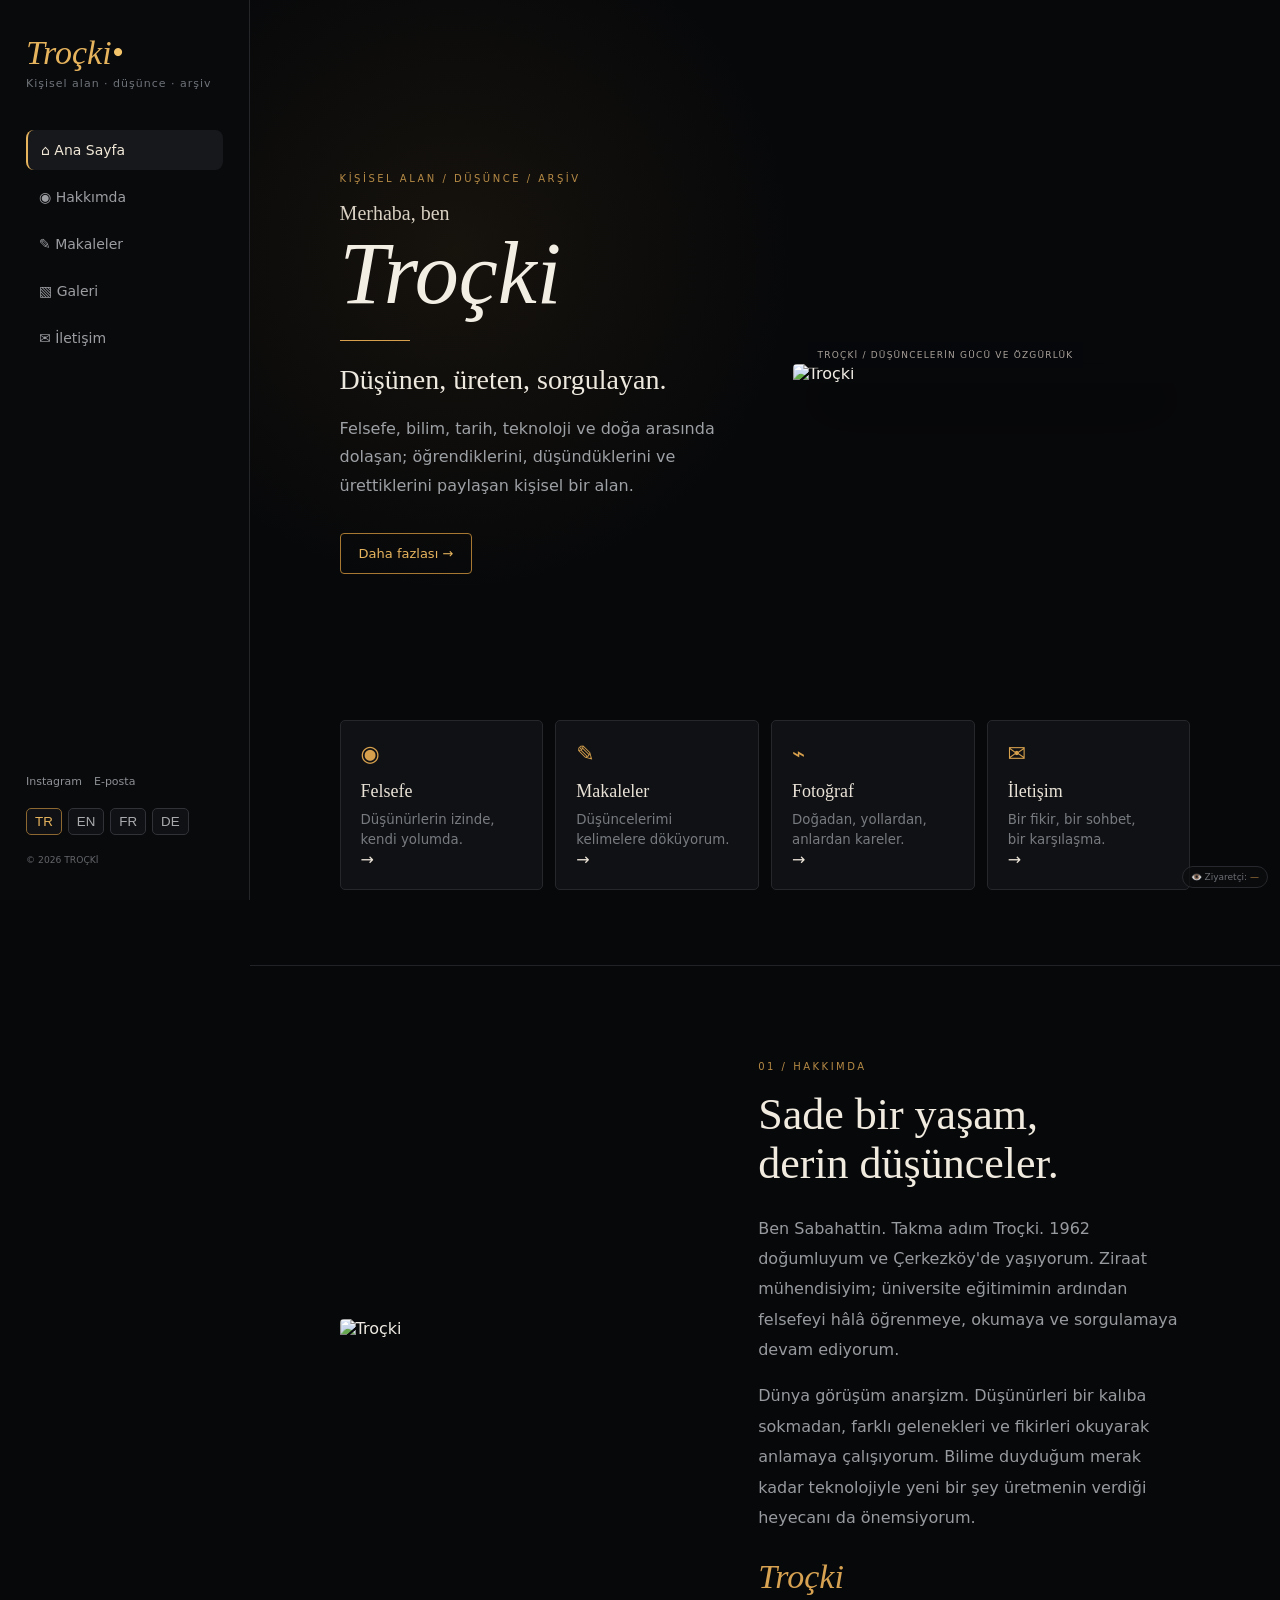
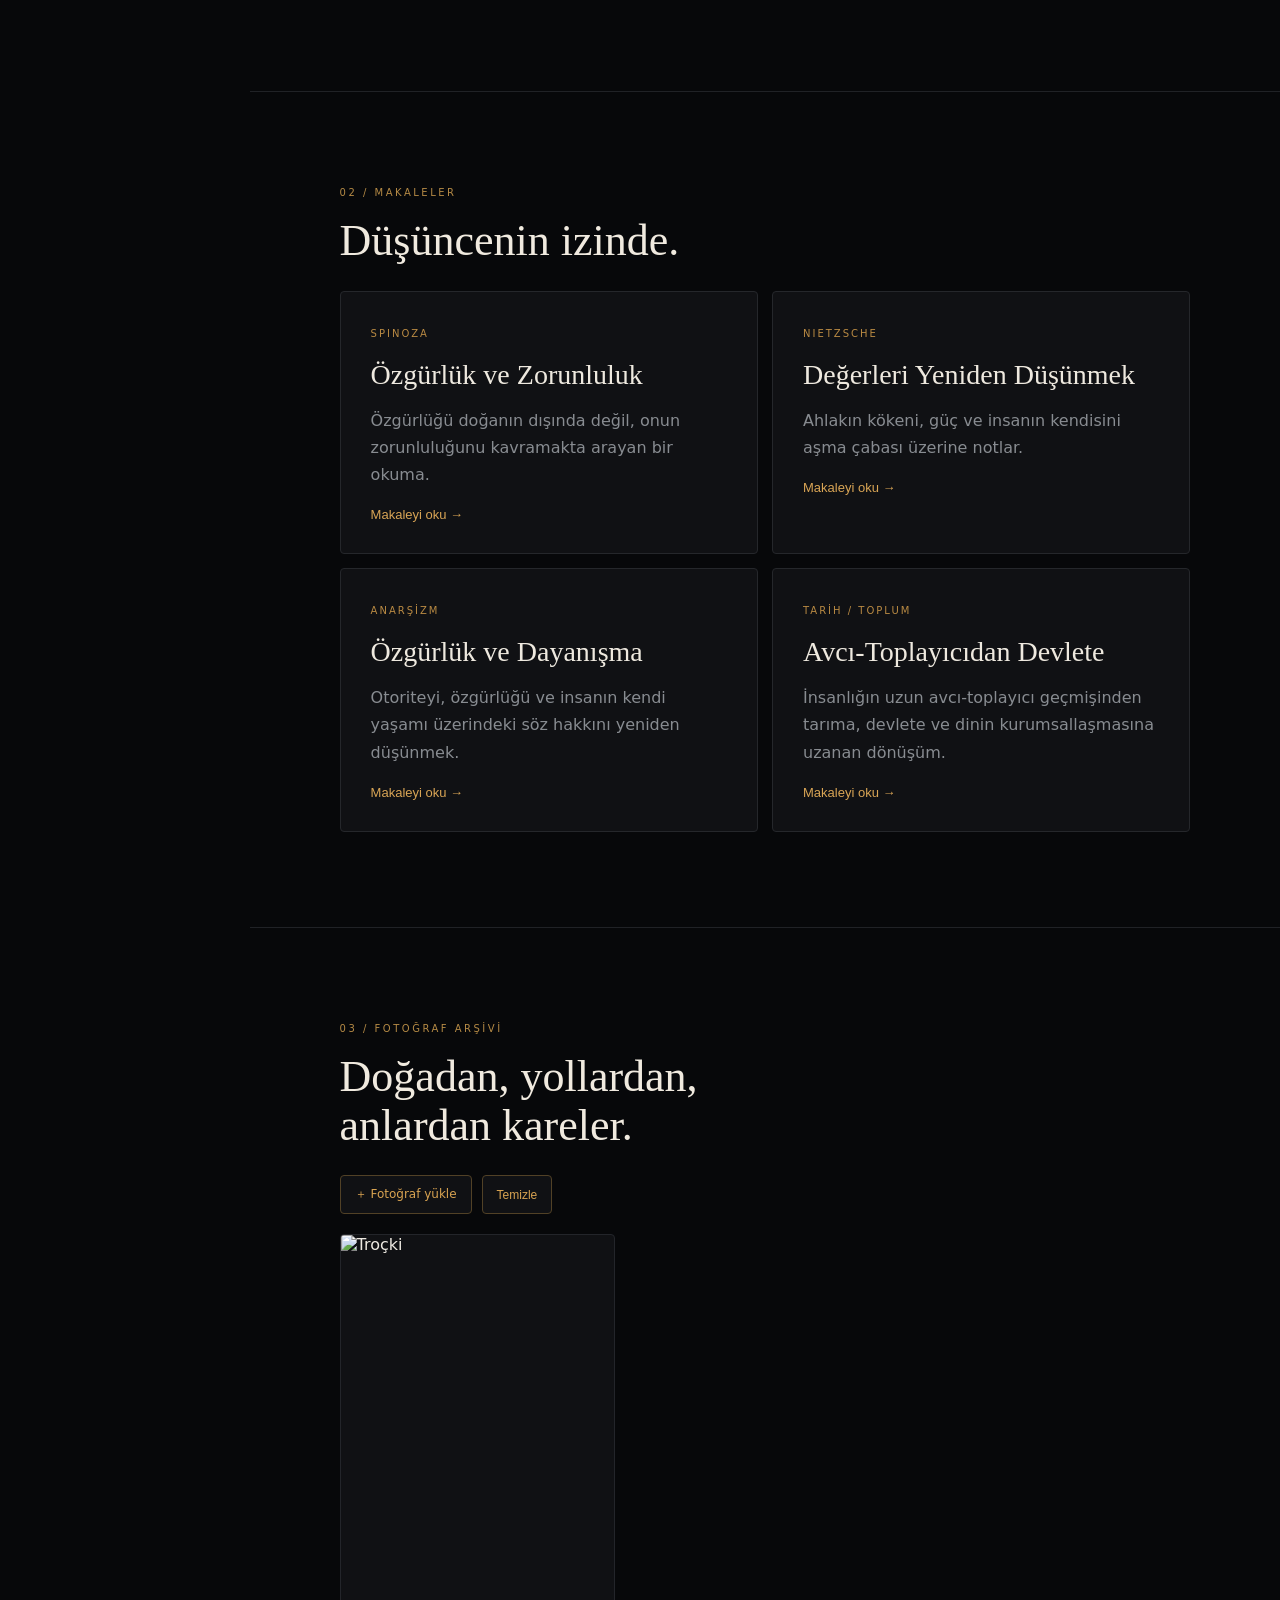
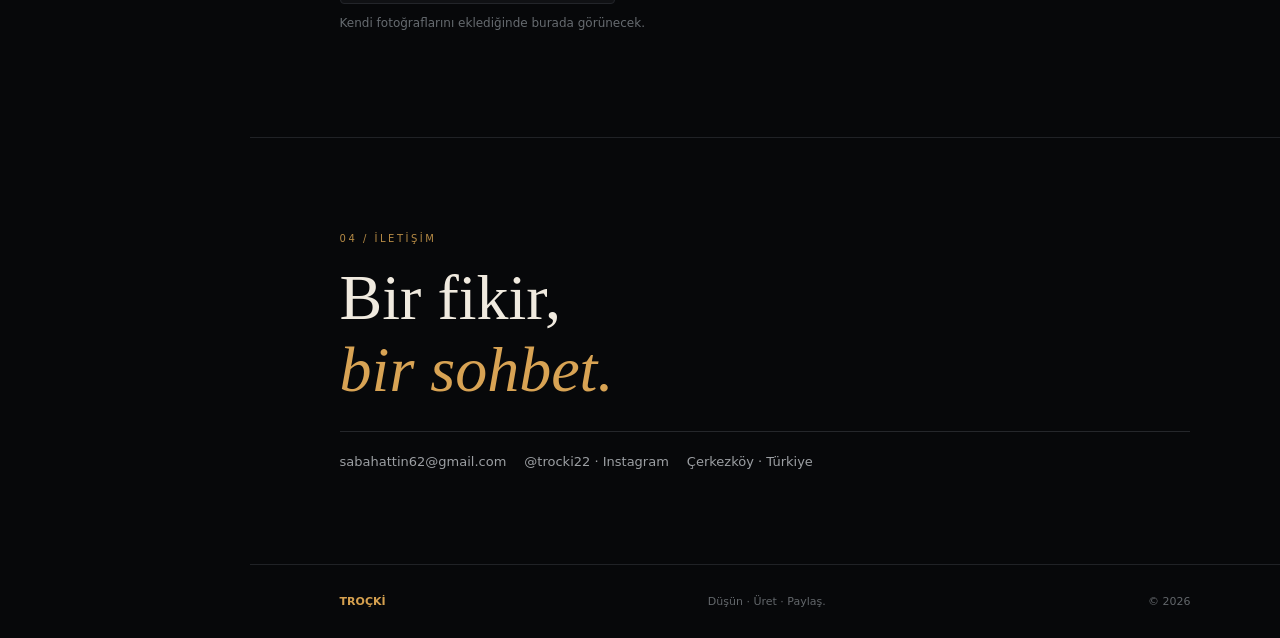
==== index.html @ 107ac35b "Add files via upload" ====
<!doctype html>
<html lang="tr">
<head>
<meta charset="utf-8">
<meta name="viewport" content="width=device-width, initial-scale=1.0">
<link rel="stylesheet" href="style.css">
<meta name="theme-color" content="#08090b">
<meta name="description" content="Troçki — Sabahattin'in felsefe, anarşizm, bilim, teknoloji, tarih, doğa ve fotoğraf üzerine kişisel sitesi. Düşünceler, makaleler ve fotoğraf arşivi.">
<meta name="keywords" content="Troçki, Sabahattin, felsefe, anarşizm, bilim, teknoloji, tarih, fotoğraf, Çerkezköy, ziraat mühendisi">
<meta name="author" content="Sabahattin — Troçki">
<meta name="robots" content="index, follow, max-image-preview:large, max-snippet:-1, max-video-preview:-1">
<link rel="canonical" href="https://trocki.netlify.app/">

<meta property="og:type" content="website">
<meta property="og:title" content="Troçki — Düşün · Üret · Paylaş">
<meta property="og:description" content="Felsefe, anarşizm, bilim, teknoloji, tarih ve fotoğraf üzerine kişisel düşünce ve arşiv alanı.">
<meta property="og:url" content="https://trocki.netlify.app/">
<meta property="og:image" content="https://trocki.netlify.app/assets/trocki.jpg">
<meta property="og:locale" content="tr_TR">

<meta name="twitter:card" content="summary_large_image">
<meta name="twitter:title" content="Troçki — Düşün · Üret · Paylaş">
<meta name="twitter:description" content="Felsefe, anarşizm, bilim, teknoloji, tarih ve fotoğraf üzerine kişisel site.">
<meta name="twitter:image" content="https://trocki.netlify.app/assets/trocki.jpg">

<title>Troçki | Sabahattin — Felsefe, Anarşizm, Bilim ve Düşünceler</title>

<script type="application/ld+json">
{
  "@context": "https://schema.org",
  "@type": "Person",
  "name": "Sabahattin",
  "alternateName": "Troçki",
  "url": "https://trocki.netlify.app/",
  "image": "https://trocki.netlify.app/assets/trocki.jpg",
  "jobTitle": "Ziraat Mühendisi",
  "homeLocation": {
    "@type": "Place",
    "name": "Çerkezköy, Türkiye"
  },
  "sameAs": [
    "https://www.instagram.com/trocki22/"
  ]
}
</script>

<script type="application/ld+json">
{
  "@context": "https://schema.org",
  "@type": "WebSite",
  "name": "Troçki",
  "alternateName": "Sabahattin — Troçki",
  "url": "https://trocki.netlify.app/",
  "description": "Felsefe, anarşizm, bilim, teknoloji, tarih ve fotoğraf üzerine kişisel site."
}
</script>
</head>
<body>
<div class="site">
  <aside class="sidebar" id="sidebar">
    <a class="brand" href="#anasayfa">Troçki<span>•</span></a>
    <p class="brand-sub">Kişisel alan · düşünce · arşiv</p>
    <nav>
      <a class="active" href="#anasayfa">⌂ <span data-t="home">Ana Sayfa</span></a>
      <a href="#hakkimda">◉ <span data-t="about">Hakkımda</span></a>
      <a href="#makaleler">✎ <span data-t="articles">Makaleler</span></a>
      <a href="#galeri">▧ <span data-t="gallery">Galeri</span></a>
      <a href="#iletisim">✉ <span data-t="contact">İletişim</span></a>
    </nav>
    <div class="side-bottom">
      <div class="socials">
        <a href="https://www.instagram.com/trocki22/" target="_blank" rel="noopener">Instagram</a>
        <a href="mailto:sabahattin62@gmail.com">E-posta</a>
      </div>
      <div class="langs">
        <button data-lang="tr">TR</button><button data-lang="en">EN</button>
        <button data-lang="fr">FR</button><button data-lang="de">DE</button>
      </div>
      <small>© 2026 TROÇKİ</small>
    </div>
  </aside>

  <div class="mobile-top">
    <a class="brand" href="#anasayfa">Troçki<span>•</span></a>
    <button id="menuBtn" aria-label="Menü">☰</button>
  </div>

  <main>
    <section id="anasayfa" class="hero">
      <div class="hero-copy">
        <div class="eyebrow">KİŞİSEL ALAN / DÜŞÜNCE / ARŞİV</div>
        <div class="hello" data-t="hello">Merhaba, ben</div>
        <h1>Troçki</h1>
        <div class="gold-line"></div>
        <h2 data-t="tagline">Düşünen, üreten, sorgulayan.</h2>
        <p data-t="heroText">Felsefe, bilim, tarih, teknoloji ve doğa arasında dolaşan; öğrendiklerini, düşündüklerini ve ürettiklerini paylaşan kişisel bir alan.</p>
        <a class="outline-btn" href="#hakkimda" data-t="more">Daha fazlası →</a>
      </div>
      <div class="hero-photo-wrap">
        <img src="assets/trocki.jpg" alt="Troçki" class="hero-photo">
        <div class="photo-caption">TROÇKİ / DÜŞÜNCELERİN GÜCÜ VE ÖZGÜRLÜK</div>
      </div>
    </section>

    <section class="feature-grid">
      <a href="#makaleler" class="feature"><span>◉</span><b>Felsefe</b><small>Düşünürlerin izinde,<br>kendi yolumda.</small>→</a>
      <a href="#makaleler" class="feature"><span>✎</span><b>Makaleler</b><small>Düşüncelerimi<br>kelimelere döküyorum.</small>→</a>
      <a href="#galeri" class="feature"><span>⌁</span><b>Fotoğraf</b><small>Doğadan, yollardan,<br>anlardan kareler.</small>→</a>
      <a href="#iletisim" class="feature"><span>✉</span><b>İletişim</b><small>Bir fikir, bir sohbet,<br>bir karşılaşma.</small>→</a>
    </section>

    <section id="hakkimda" class="about section">
      <div class="about-photo"><img src="assets/trocki.jpg" alt="Troçki"></div>
      <div class="about-copy">
        <div class="eyebrow">01 / HAKKIMDA</div>
        <h2 data-t="aboutTitle">Sade bir yaşam,<br>derin düşünceler.</h2>
        <p data-t="aboutText">Ben Sabahattin. Takma adım Troçki. 1962 doğumluyum ve Çerkezköy'de yaşıyorum. Ziraat mühendisiyim; üniversite eğitimimin ardından felsefeyi hâlâ öğrenmeye, okumaya ve sorgulamaya devam ediyorum.</p>
        <p>Dünya görüşüm anarşizm. Düşünürleri bir kalıba sokmadan, farklı gelenekleri ve fikirleri okuyarak anlamaya çalışıyorum. Bilime duyduğum merak kadar teknolojiyle yeni bir şey üretmenin verdiği heyecanı da önemsiyorum.</p>
        <div class="signature">Troçki</div>
      </div>
    </section>

    <section id="makaleler" class="section">
      <div class="section-head"><div><div class="eyebrow">02 / MAKALELER</div><h2 data-t="articleTitle">Düşüncenin izinde.</h2></div></div>
      <div class="article-grid">
        <article class="article-card"><span>SPINOZA</span><h3>Özgürlük ve Zorunluluk</h3><p>Özgürlüğü doğanın dışında değil, onun zorunluluğunu kavramakta arayan bir okuma.</p><button data-article="spinoza">Makaleyi oku →</button></article>
        <article class="article-card"><span>NIETZSCHE</span><h3>Değerleri Yeniden Düşünmek</h3><p>Ahlakın kökeni, güç ve insanın kendisini aşma çabası üzerine notlar.</p><button data-article="nietzsche">Makaleyi oku →</button></article>
        <article class="article-card"><span>ANARŞİZM</span><h3>Özgürlük ve Dayanışma</h3><p>Otoriteyi, özgürlüğü ve insanın kendi yaşamı üzerindeki söz hakkını yeniden düşünmek.</p><button data-article="anarchism">Makaleyi oku →</button></article>
        <article class="article-card"><span>TARİH / TOPLUM</span><h3>Avcı-Toplayıcıdan Devlete</h3><p>İnsanlığın uzun avcı-toplayıcı geçmişinden tarıma, devlete ve dinin kurumsallaşmasına uzanan dönüşüm.</p><button data-article="history">Makaleyi oku →</button></article>
      </div>
    </section>

    <section id="galeri" class="section gallery-section">
      <div class="section-head"><div><div class="eyebrow">03 / FOTOĞRAF ARŞİVİ</div><h2>Doğadan, yollardan,<br>anlardan kareler.</h2></div></div>
      <div class="gallery-toolbar">
        <label class="upload-btn" for="photoInput">＋ Fotoğraf yükle</label>
        <input id="photoInput" type="file" accept="image/*" multiple>
        <button id="clearBtn" class="ghost-btn">Temizle</button>
      </div>
      <div id="galleryGrid" class="gallery-grid">
        <div class="gallery-item featured"><img src="assets/trocki.jpg" alt="Troçki"></div>
      </div>
      <p id="empty" class="empty">Kendi fotoğraflarını eklediğinde burada görünecek.</p>
    </section>

    <section id="iletisim" class="section contact">
      <div class="eyebrow">04 / İLETİŞİM</div>
      <h2>Bir fikir,<br><em>bir sohbet.</em></h2>
      <div class="contact-row">
        <a href="mailto:sabahattin62@gmail.com">sabahattin62@gmail.com</a>
        <a href="https://www.instagram.com/trocki22/" target="_blank" rel="noopener">@trocki22 · Instagram</a>
        <span>Çerkezköy · Türkiye</span>
      </div>
    </section>

    <footer>
      <strong>TROÇKİ</strong>
      <span>Düşün · Üret · Paylaş.</span>
      <span>© 2026</span>
    </footer>
  </main>
</div>

<div class="modal" id="modal" aria-hidden="true">
  <div class="modal-box"><button id="closeModal">×</button><div id="modalArticle"></div></div>
</div>

<div class="visitor-counter">👁️ <span data-t="visitors">Ziyaretçi</span>: <strong id="visitor-count">—</strong></div>

<script src="app.js"></script>
</body>
</html>
---- style.css ----
*{box-sizing:border-box}html{scroll-behavior:smooth}body{margin:0;background:#07080a;color:#eee9df;font-family:Inter,system-ui,-apple-system,BlinkMacSystemFont,"Segoe UI",sans-serif}.site{display:flex;min-height:100vh}.sidebar{position:fixed;left:0;top:0;bottom:0;width:250px;background:#090a0c;border-right:1px solid #24262a;padding:34px 26px;display:flex;flex-direction:column;z-index:20}.brand{font:italic 34px Georgia,serif;color:#e7b45e;text-decoration:none}.brand span{color:#f4c46b}.brand-sub{font-size:11px;color:#6f747a;letter-spacing:1px;margin:5px 0 40px}.sidebar nav{display:grid;gap:7px}.sidebar nav a{color:#9b9da1;text-decoration:none;padding:12px 13px;border-radius:8px;font-size:14px;transition:.2s}.sidebar nav a:hover,.sidebar nav a.active{color:#f1e8d8;background:#17181b}.sidebar nav a.active{border-left:2px solid #e7b45e}.side-bottom{margin-top:auto;color:#64676b;font-size:11px}.socials{display:flex;gap:12px;margin-bottom:20px}.socials a{color:#8d9095;text-decoration:none}.langs{display:flex;gap:6px;margin-bottom:18px}.langs button{border:1px solid #303238;background:#101114;color:#a9abad;border-radius:5px;padding:5px 8px;cursor:pointer}.langs button.active{color:#e7b45e;border-color:#8d6831}.mobile-top{display:none}main{margin-left:250px;width:calc(100% - 250px)}.hero{min-height:720px;padding:82px 7vw 55px;display:grid;grid-template-columns:1fr 1fr;gap:55px;align-items:center;background:radial-gradient(circle at 20% 35%,rgba(181,128,44,.09),transparent 36%)}.hero-copy{max-width:620px}.eyebrow{font-size:10px;letter-spacing:2.5px;color:#b58a45;margin-bottom:18px}.hello{font:20px Georgia,serif;color:#d8d0c2}.hero h1{font:italic 88px/1 Georgia,serif;margin:5px 0;color:#f3eee4}.gold-line{height:1px;width:70px;background:#d6a04d;margin:22px 0}.hero h2{font:28px/1.2 Georgia,serif;font-weight:400;margin:0 0 18px}.hero p{color:#9da0a4;line-height:1.8;max-width:530px}.outline-btn{display:inline-block;margin-top:16px;border:1px solid #a77832;color:#e7b45e;text-decoration:none;padding:12px 18px;border-radius:4px;font-size:13px}.hero-photo-wrap{position:relative}.hero-photo{display:block;width:100%;max-height:610px;object-fit:cover;object-position:center;border-radius:4px;filter:saturate(.82) contrast(1.03);box-shadow:0 25px 70px rgba(0,0,0,.45)}.photo-caption{position:absolute;bottom:15px;left:15px;background:rgba(7,8,10,.82);padding:8px 10px;color:#a9a19a;font-size:9px;letter-spacing:1.2px}.feature-grid{padding:0 7vw 75px;display:grid;grid-template-columns:repeat(4,1fr);gap:12px}.feature{min-height:150px;background:#101114;border:1px solid #25272b;border-radius:5px;padding:20px;color:#e9e2d7;text-decoration:none;display:flex;flex-direction:column;transition:.2s}.feature:hover{transform:translateY(-3px);border-color:#6d5229}.feature span{color:#d6a04d;font-size:22px}.feature b{margin:15px 0 8px;font:18px Georgia,serif}.feature small{color:#777b80;line-height:1.5;flex:1}.section{padding:95px 7vw;border-top:1px solid #202226}.about{display:grid;grid-template-columns:.9fr 1.1fr;gap:65px;align-items:center}.about-photo img{width:100%;max-height:580px;object-fit:cover;border-radius:4px;filter:saturate(.75)}.about h2,.section h2{font:44px/1.12 Georgia,serif;font-weight:400;margin:0 0 25px;color:#f0eadf}.about-copy p{color:#979a9e;line-height:1.9}.signature{font:italic 34px Georgia,serif;color:#d7a252;margin-top:25px}.article-grid{display:grid;grid-template-columns:repeat(2,1fr);gap:14px}.article-card{background:#101114;border:1px solid #25272b;padding:30px;min-height:245px;border-radius:4px}.article-card span{font-size:10px;letter-spacing:2px;color:#b98a43}.article-card h3{font:28px Georgia,serif;font-weight:400;margin:18px 0 10px}.article-card p{color:#888c91;line-height:1.7}.article-card button,.ghost-btn{background:transparent;border:0;color:#d9a555;padding:0;cursor:pointer;font-size:13px}.gallery-toolbar{display:flex;gap:10px;margin:0 0 20px}.upload-btn,.ghost-btn{border:1px solid #514126;padding:10px 14px;border-radius:4px;color:#d8a351;background:#101114;cursor:pointer;font-size:12px}.gallery-toolbar input{display:none}.gallery-grid{display:grid;grid-template-columns:repeat(3,1fr);gap:12px}.gallery-item{background:#101114;min-height:180px;overflow:hidden;border-radius:4px;border:1px solid #23252a}.gallery-item.featured{grid-row:span 2;min-height:370px}.gallery-item img{width:100%;height:100%;min-height:180px;object-fit:cover;display:block;filter:saturate(.78)}.empty{color:#666b70;font-size:12px}.contact h2{font-size:64px}.contact h2 em{color:#d8a354;font-style:italic}.contact-row{display:flex;flex-wrap:wrap;gap:18px;border-top:1px solid #25272b;padding-top:22px}.contact-row a,.contact-row span{color:#9c9fa3;text-decoration:none;font-size:13px}.contact-row a:hover{color:#d8a354}footer{padding:30px 7vw;border-top:1px solid #202226;color:#62666a;font-size:11px;display:flex;justify-content:space-between}footer strong{color:#d5a04f}.modal{display:none;position:fixed;inset:0;background:rgba(0,0,0,.78);z-index:50;padding:30px;align-items:center;justify-content:center}.modal.show{display:flex}.modal-box{background:#111317;border:1px solid #33363c;max-width:760px;max-height:85vh;overflow:auto;padding:35px;border-radius:5px;position:relative}.modal-box h2{font:34px Georgia,serif}.modal-box p{color:#a6a9ad;line-height:1.8}.modal-box #closeModal{position:absolute;right:15px;top:10px;border:0;background:none;color:#aaa;font-size:28px;cursor:pointer}.visitor-counter{position:fixed;right:12px;bottom:12px;background:rgba(12,13,15,.82);border:1px solid #2b2d31;color:#777b80;padding:5px 8px;border-radius:12px;font-size:9px;z-index:30;opacity:.9}.visitor-counter strong{color:#d8a354}@media(max-width:900px){.sidebar{display:none}.mobile-top{display:flex;position:fixed;top:0;left:0;right:0;height:65px;background:rgba(8,9,11,.96);border-bottom:1px solid #25272b;align-items:center;justify-content:space-between;padding:0 20px;z-index:40}.mobile-top .brand{font-size:27px}.mobile-top button{background:none;border:0;color:#ddd;font-size:25px}main{margin-left:0;width:100%;padding-top:65px}.hero{grid-template-columns:1fr;padding:60px 24px 40px;min-height:auto}.hero h1{font-size:70px}.feature-grid{grid-template-columns:1fr 1fr;padding:0 24px 50px}.section{padding:65px 24px}.about{grid-template-columns:1fr;gap:30px}.article-grid{grid-template-columns:1fr}.gallery-grid{grid-template-columns:1fr 1fr}.gallery-item.featured{grid-row:auto;min-height:300px}.contact h2{font-size:48px}footer{padding:25px 24px;gap:10px;flex-wrap:wrap}}@media(max-width:520px){.feature-grid,.gallery-grid{grid-template-columns:1fr}.hero h1{font-size:58px}.hero h2{font-size:23px}.section h2{font-size:36px}.visitor-counter{right:10px;bottom:10px}}

.visitor-counter strong{font-size:9px;color:#b98943;font-weight:500}
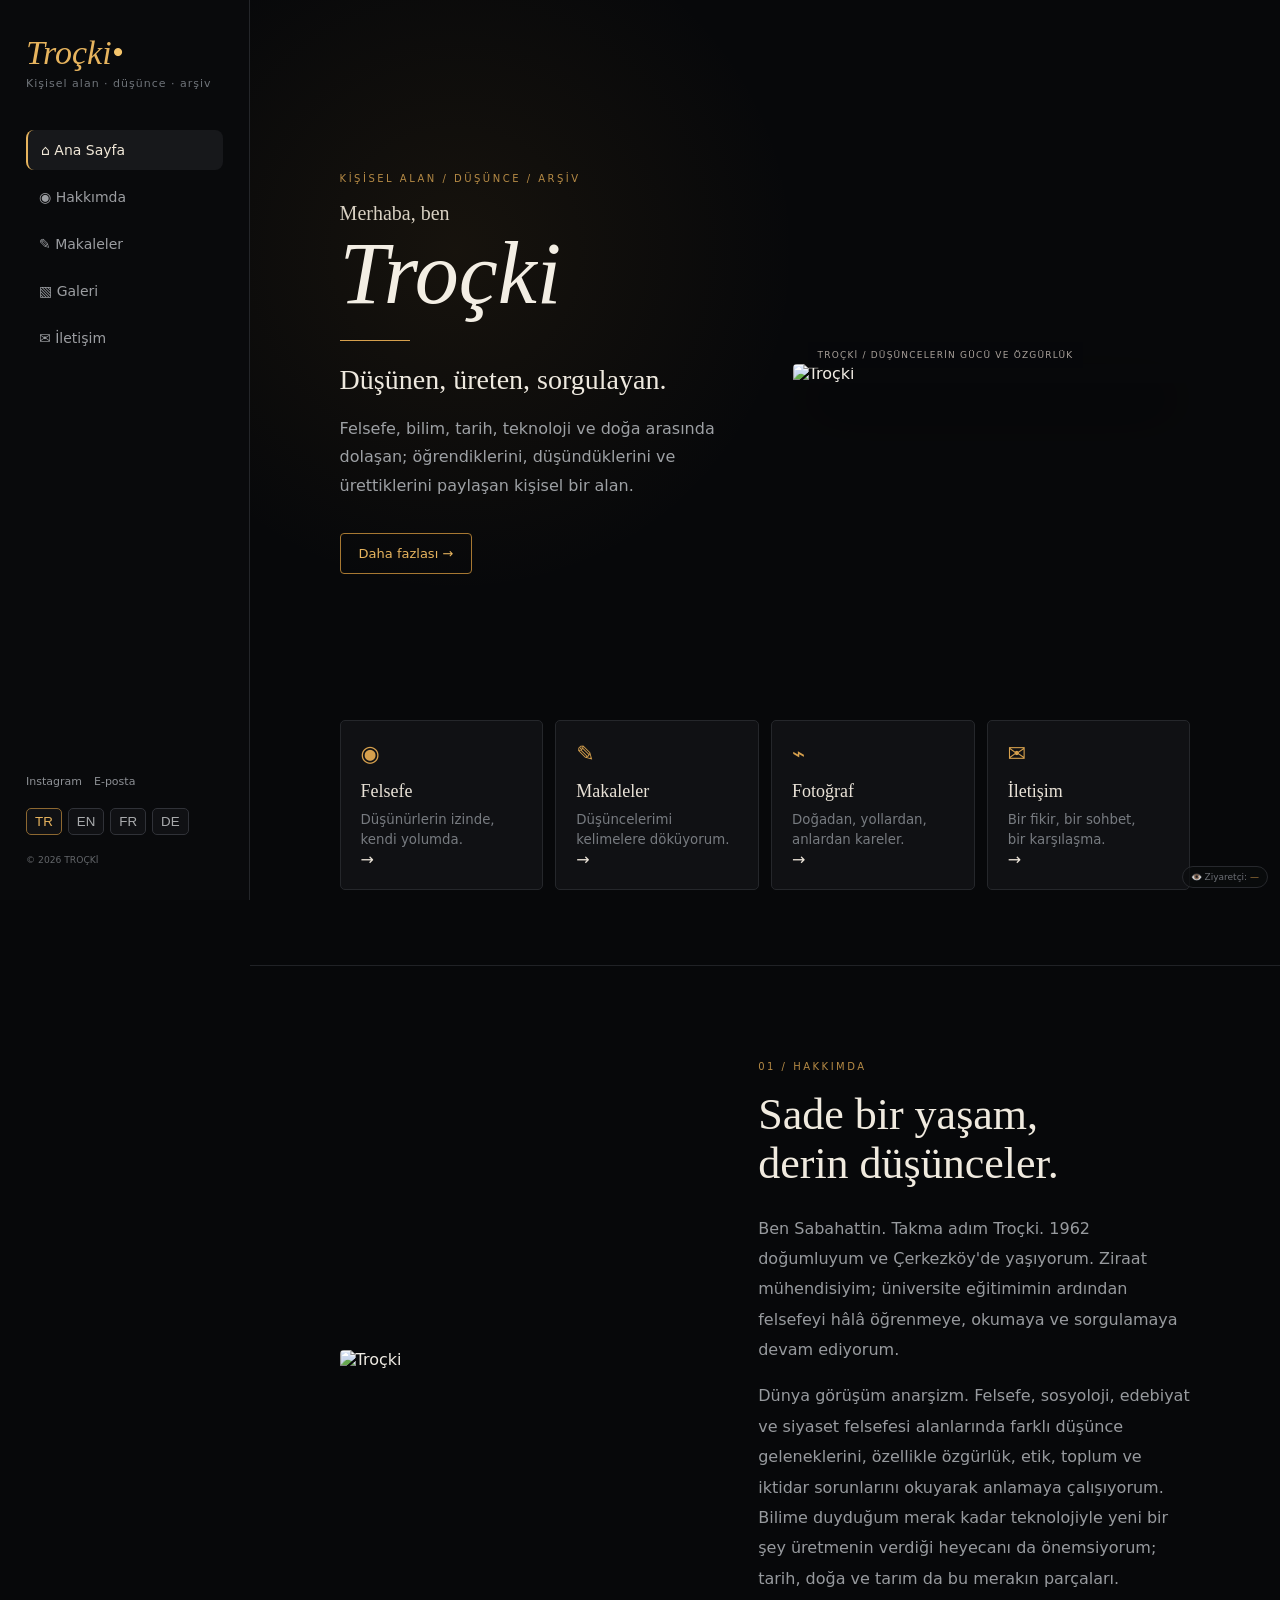
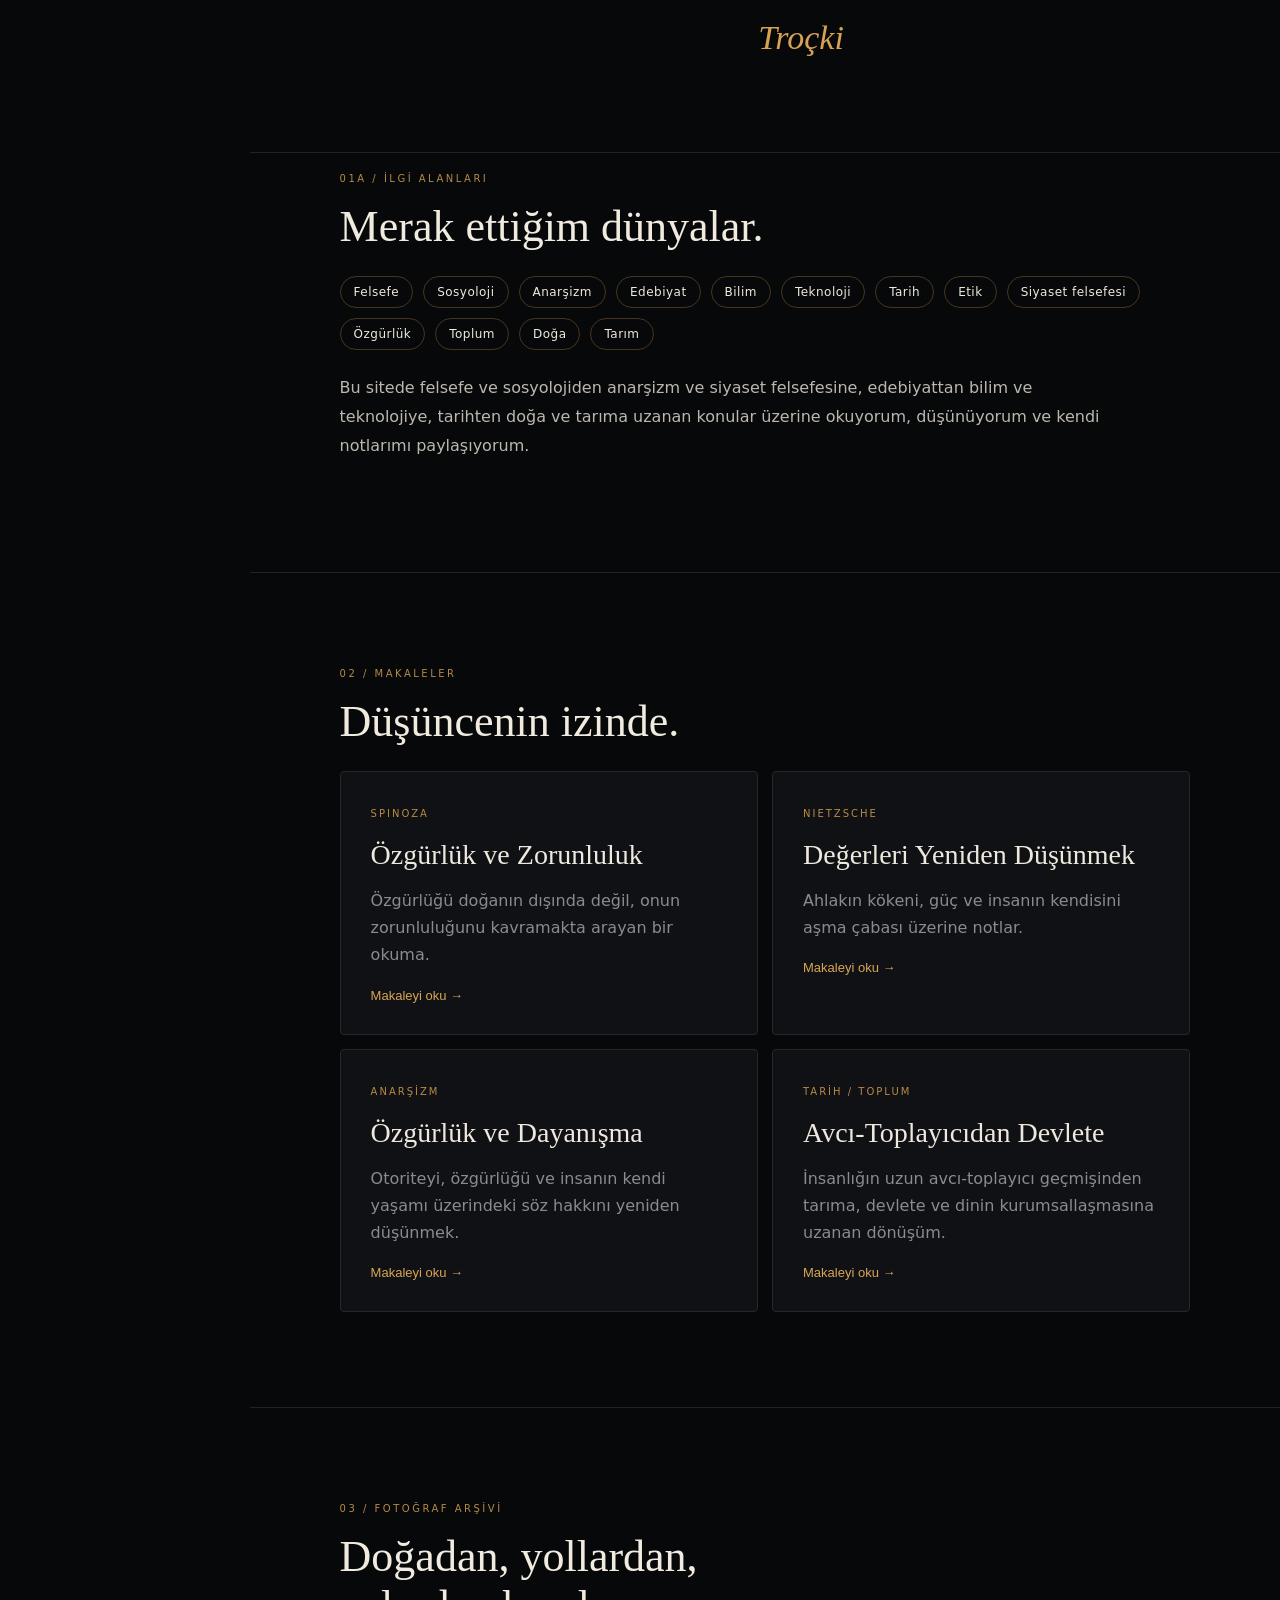
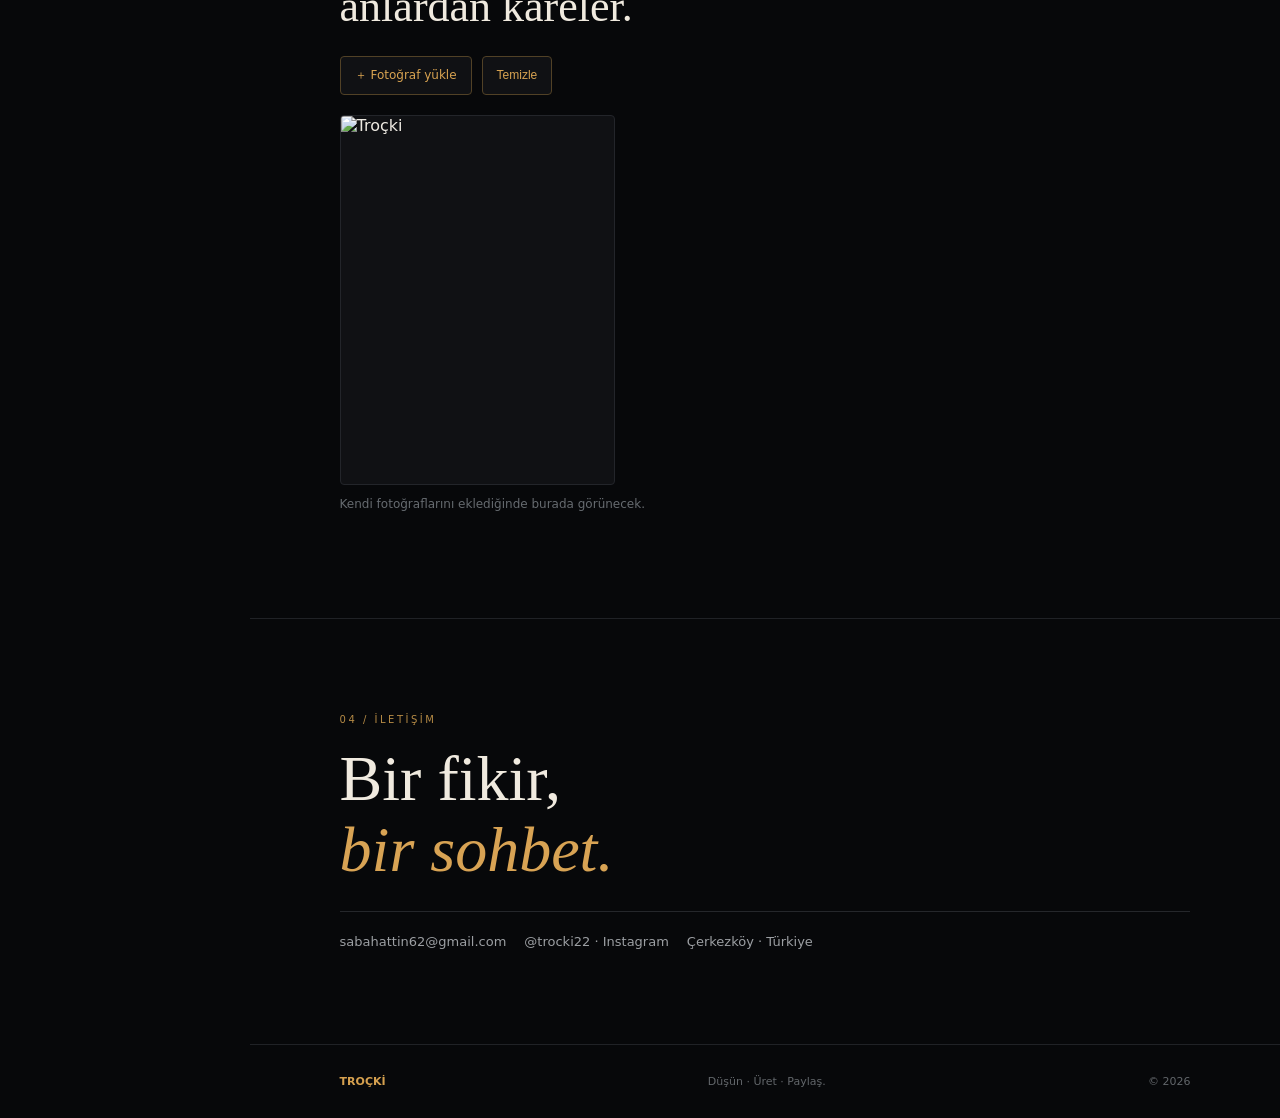
==== commit 3338f06b: "Add files via upload" ====
--- a/index.html
+++ b/index.html
@@ -5,25 +5,24 @@
 <meta name="viewport" content="width=device-width, initial-scale=1.0">
 <link rel="stylesheet" href="style.css">
 <meta name="theme-color" content="#08090b">
-<meta name="description" content="Troçki — Sabahattin'in felsefe, anarşizm, bilim, teknoloji, tarih, doğa ve fotoğraf üzerine kişisel sitesi. Düşünceler, makaleler ve fotoğraf arşivi.">
-<meta name="keywords" content="Troçki, Sabahattin, felsefe, anarşizm, bilim, teknoloji, tarih, fotoğraf, Çerkezköy, ziraat mühendisi">
+<meta name="description" content="Troçki — Sabahattin. Felsefe, sosyoloji, anarşizm, edebiyat, bilim, teknoloji, tarih, etik, özgürlük ve toplum üzerine kişisel yazılar ve düşünceler.">
 <meta name="author" content="Sabahattin — Troçki">
 <meta name="robots" content="index, follow, max-image-preview:large, max-snippet:-1, max-video-preview:-1">
 <link rel="canonical" href="https://trocki.netlify.app/">
 
 <meta property="og:type" content="website">
-<meta property="og:title" content="Troçki — Düşün · Üret · Paylaş">
-<meta property="og:description" content="Felsefe, anarşizm, bilim, teknoloji, tarih ve fotoğraf üzerine kişisel düşünce ve arşiv alanı.">
+<meta property="og:title" content="Troçki — Felsefe, Sosyoloji, Anarşizm, Edebiyat ve Bilim">
+<meta property="og:description" content="Felsefe, sosyoloji, anarşizm, edebiyat, bilim, teknoloji ve tarih üzerine kişisel düşünceler, makaleler ve fotoğraf arşivi.">
 <meta property="og:url" content="https://trocki.netlify.app/">
 <meta property="og:image" content="https://trocki.netlify.app/assets/trocki.jpg">
 <meta property="og:locale" content="tr_TR">
 
 <meta name="twitter:card" content="summary_large_image">
-<meta name="twitter:title" content="Troçki — Düşün · Üret · Paylaş">
-<meta name="twitter:description" content="Felsefe, anarşizm, bilim, teknoloji, tarih ve fotoğraf üzerine kişisel site.">
+<meta name="twitter:title" content="Troçki — Felsefe, Sosyoloji, Anarşizm, Edebiyat ve Bilim">
+<meta name="twitter:description" content="Felsefe, sosyoloji, anarşizm, edebiyat, bilim, teknoloji ve tarih üzerine kişisel site.">
 <meta name="twitter:image" content="https://trocki.netlify.app/assets/trocki.jpg">
 
-<title>Troçki | Sabahattin — Felsefe, Anarşizm, Bilim ve Düşünceler</title>
+<title>Troçki | Felsefe, Sosyoloji, Anarşizm, Edebiyat ve Bilim</title>
 
 <script type="application/ld+json">
 {
@@ -51,7 +50,8 @@
   "name": "Troçki",
   "alternateName": "Sabahattin — Troçki",
   "url": "https://trocki.netlify.app/",
-  "description": "Felsefe, anarşizm, bilim, teknoloji, tarih ve fotoğraf üzerine kişisel site."
+  "description": "Felsefe, sosyoloji, anarşizm, edebiyat, bilim, teknoloji, tarih ve fotoğraf üzerine kişisel site.",
+  "keywords": ["felsefe", "sosyoloji", "anarşizm", "edebiyat", "bilim", "teknoloji", "tarih", "etik", "özgürlük", "toplum", "doğa", "tarım"]
 }
 </script>
 </head>
@@ -115,9 +115,38 @@
         <div class="eyebrow">01 / HAKKIMDA</div>
         <h2 data-t="aboutTitle">Sade bir yaşam,<br>derin düşünceler.</h2>
         <p data-t="aboutText">Ben Sabahattin. Takma adım Troçki. 1962 doğumluyum ve Çerkezköy'de yaşıyorum. Ziraat mühendisiyim; üniversite eğitimimin ardından felsefeyi hâlâ öğrenmeye, okumaya ve sorgulamaya devam ediyorum.</p>
-        <p>Dünya görüşüm anarşizm. Düşünürleri bir kalıba sokmadan, farklı gelenekleri ve fikirleri okuyarak anlamaya çalışıyorum. Bilime duyduğum merak kadar teknolojiyle yeni bir şey üretmenin verdiği heyecanı da önemsiyorum.</p>
+        <p>Dünya görüşüm anarşizm. Felsefe, sosyoloji, edebiyat ve siyaset felsefesi alanlarında farklı düşünce geleneklerini, özellikle özgürlük, etik, toplum ve iktidar sorunlarını okuyarak anlamaya çalışıyorum. Bilime duyduğum merak kadar teknolojiyle yeni bir şey üretmenin verdiği heyecanı da önemsiyorum; tarih, doğa ve tarım da bu merakın parçaları.</p>
         <div class="signature">Troçki</div>
       </div>
+    </section>
+
+    <section class="section interests-section" aria-labelledby="ilgi-alanlari">
+      <div class="section-head">
+        <div>
+          <div class="eyebrow">01A / İLGİ ALANLARI</div>
+          <h2 id="ilgi-alanlari">Merak ettiğim dünyalar.</h2>
+        </div>
+      </div>
+      <div class="interest-list">
+        <span>Felsefe</span>
+        <span>Sosyoloji</span>
+        <span>Anarşizm</span>
+        <span>Edebiyat</span>
+        <span>Bilim</span>
+        <span>Teknoloji</span>
+        <span>Tarih</span>
+        <span>Etik</span>
+        <span>Siyaset felsefesi</span>
+        <span>Özgürlük</span>
+        <span>Toplum</span>
+        <span>Doğa</span>
+        <span>Tarım</span>
+      </div>
+      <p class="interest-intro">
+        Bu sitede felsefe ve sosyolojiden anarşizm ve siyaset felsefesine,
+        edebiyattan bilim ve teknolojiye, tarihten doğa ve tarıma uzanan
+        konular üzerine okuyorum, düşünüyorum ve kendi notlarımı paylaşıyorum.
+      </p>
     </section>
 
     <section id="makaleler" class="section">
--- a/style.css
+++ b/style.css
@@ -2,3 +2,8 @@
 *{box-sizing:border-box}html{scroll-behavior:smooth}body{margin:0;background:#07080a;color:#eee9df;font-family:Inter,system-ui,-apple-system,BlinkMacSystemFont,"Segoe UI",sans-serif}.site{display:flex;min-height:100vh}.sidebar{position:fixed;left:0;top:0;bottom:0;width:250px;background:#090a0c;border-right:1px solid #24262a;padding:34px 26px;display:flex;flex-direction:column;z-index:20}.brand{font:italic 34px Georgia,serif;color:#e7b45e;text-decoration:none}.brand span{color:#f4c46b}.brand-sub{font-size:11px;color:#6f747a;letter-spacing:1px;margin:5px 0 40px}.sidebar nav{display:grid;gap:7px}.sidebar nav a{color:#9b9da1;text-decoration:none;padding:12px 13px;border-radius:8px;font-size:14px;transition:.2s}.sidebar nav a:hover,.sidebar nav a.active{color:#f1e8d8;background:#17181b}.sidebar nav a.active{border-left:2px solid #e7b45e}.side-bottom{margin-top:auto;color:#64676b;font-size:11px}.socials{display:flex;gap:12px;margin-bottom:20px}.socials a{color:#8d9095;text-decoration:none}.langs{display:flex;gap:6px;margin-bottom:18px}.langs button{border:1px solid #303238;background:#101114;color:#a9abad;border-radius:5px;padding:5px 8px;cursor:pointer}.langs button.active{color:#e7b45e;border-color:#8d6831}.mobile-top{display:none}main{margin-left:250px;width:calc(100% - 250px)}.hero{min-height:720px;padding:82px 7vw 55px;display:grid;grid-template-columns:1fr 1fr;gap:55px;align-items:center;background:radial-gradient(circle at 20% 35%,rgba(181,128,44,.09),transparent 36%)}.hero-copy{max-width:620px}.eyebrow{font-size:10px;letter-spacing:2.5px;color:#b58a45;margin-bottom:18px}.hello{font:20px Georgia,serif;color:#d8d0c2}.hero h1{font:italic 88px/1 Georgia,serif;margin:5px 0;color:#f3eee4}.gold-line{height:1px;width:70px;background:#d6a04d;margin:22px 0}.hero h2{font:28px/1.2 Georgia,serif;font-weight:400;margin:0 0 18px}.hero p{color:#9da0a4;line-height:1.8;max-width:530px}.outline-btn{display:inline-block;margin-top:16px;border:1px solid #a77832;color:#e7b45e;text-decoration:none;padding:12px 18px;border-radius:4px;font-size:13px}.hero-photo-wrap{position:relative}.hero-photo{display:block;width:100%;max-height:610px;object-fit:cover;object-position:center;border-radius:4px;filter:saturate(.82) contrast(1.03);box-shadow:0 25px 70px rgba(0,0,0,.45)}.photo-caption{position:absolute;bottom:15px;left:15px;background:rgba(7,8,10,.82);padding:8px 10px;color:#a9a19a;font-size:9px;letter-spacing:1.2px}.feature-grid{padding:0 7vw 75px;display:grid;grid-template-columns:repeat(4,1fr);gap:12px}.feature{min-height:150px;background:#101114;border:1px solid #25272b;border-radius:5px;padding:20px;color:#e9e2d7;text-decoration:none;display:flex;flex-direction:column;transition:.2s}.feature:hover{transform:translateY(-3px);border-color:#6d5229}.feature span{color:#d6a04d;font-size:22px}.feature b{margin:15px 0 8px;font:18px Georgia,serif}.feature small{color:#777b80;line-height:1.5;flex:1}.section{padding:95px 7vw;border-top:1px solid #202226}.about{display:grid;grid-template-columns:.9fr 1.1fr;gap:65px;align-items:center}.about-photo img{width:100%;max-height:580px;object-fit:cover;border-radius:4px;filter:saturate(.75)}.about h2,.section h2{font:44px/1.12 Georgia,serif;font-weight:400;margin:0 0 25px;color:#f0eadf}.about-copy p{color:#979a9e;line-height:1.9}.signature{font:italic 34px Georgia,serif;color:#d7a252;margin-top:25px}.article-grid{display:grid;grid-template-columns:repeat(2,1fr);gap:14px}.article-card{background:#101114;border:1px solid #25272b;padding:30px;min-height:245px;border-radius:4px}.article-card span{font-size:10px;letter-spacing:2px;color:#b98a43}.article-card h3{font:28px Georgia,serif;font-weight:400;margin:18px 0 10px}.article-card p{color:#888c91;line-height:1.7}.article-card button,.ghost-btn{background:transparent;border:0;color:#d9a555;padding:0;cursor:pointer;font-size:13px}.gallery-toolbar{display:flex;gap:10px;margin:0 0 20px}.upload-btn,.ghost-btn{border:1px solid #514126;padding:10px 14px;border-radius:4px;color:#d8a351;background:#101114;cursor:pointer;font-size:12px}.gallery-toolbar input{display:none}.gallery-grid{display:grid;grid-template-columns:repeat(3,1fr);gap:12px}.gallery-item{background:#101114;min-height:180px;overflow:hidden;border-radius:4px;border:1px solid #23252a}.gallery-item.featured{grid-row:span 2;min-height:370px}.gallery-item img{width:100%;height:100%;min-height:180px;object-fit:cover;display:block;filter:saturate(.78)}.empty{color:#666b70;font-size:12px}.contact h2{font-size:64px}.contact h2 em{color:#d8a354;font-style:italic}.contact-row{display:flex;flex-wrap:wrap;gap:18px;border-top:1px solid #25272b;padding-top:22px}.contact-row a,.contact-row span{color:#9c9fa3;text-decoration:none;font-size:13px}.contact-row a:hover{color:#d8a354}footer{padding:30px 7vw;border-top:1px solid #202226;color:#62666a;font-size:11px;display:flex;justify-content:space-between}footer strong{color:#d5a04f}.modal{display:none;position:fixed;inset:0;background:rgba(0,0,0,.78);z-index:50;padding:30px;align-items:center;justify-content:center}.modal.show{display:flex}.modal-box{background:#111317;border:1px solid #33363c;max-width:760px;max-height:85vh;overflow:auto;padding:35px;border-radius:5px;position:relative}.modal-box h2{font:34px Georgia,serif}.modal-box p{color:#a6a9ad;line-height:1.8}.modal-box #closeModal{position:absolute;right:15px;top:10px;border:0;background:none;color:#aaa;font-size:28px;cursor:pointer}.visitor-counter{position:fixed;right:12px;bottom:12px;background:rgba(12,13,15,.82);border:1px solid #2b2d31;color:#777b80;padding:5px 8px;border-radius:12px;font-size:9px;z-index:30;opacity:.9}.visitor-counter strong{color:#d8a354}@media(max-width:900px){.sidebar{display:none}.mobile-top{display:flex;position:fixed;top:0;left:0;right:0;height:65px;background:rgba(8,9,11,.96);border-bottom:1px solid #25272b;align-items:center;justify-content:space-between;padding:0 20px;z-index:40}.mobile-top .brand{font-size:27px}.mobile-top button{background:none;border:0;color:#ddd;font-size:25px}main{margin-left:0;width:100%;padding-top:65px}.hero{grid-template-columns:1fr;padding:60px 24px 40px;min-height:auto}.hero h1{font-size:70px}.feature-grid{grid-template-columns:1fr 1fr;padding:0 24px 50px}.section{padding:65px 24px}.about{grid-template-columns:1fr;gap:30px}.article-grid{grid-template-columns:1fr}.gallery-grid{grid-template-columns:1fr 1fr}.gallery-item.featured{grid-row:auto;min-height:300px}.contact h2{font-size:48px}footer{padding:25px 24px;gap:10px;flex-wrap:wrap}}@media(max-width:520px){.feature-grid,.gallery-grid{grid-template-columns:1fr}.hero h1{font-size:58px}.hero h2{font-size:23px}.section h2{font-size:36px}.visitor-counter{right:10px;bottom:10px}}
 
 .visitor-counter strong{font-size:9px;color:#b98943;font-weight:500}
+
+.interests-section{padding-top:20px}
+.interest-list{display:flex;flex-wrap:wrap;gap:10px;margin:10px 0 24px}
+.interest-list span{border:1px solid rgba(185,137,67,.35);padding:8px 13px;border-radius:999px;font-size:12px;letter-spacing:.04em}
+.interest-intro{max-width:780px;line-height:1.8;opacity:.78}
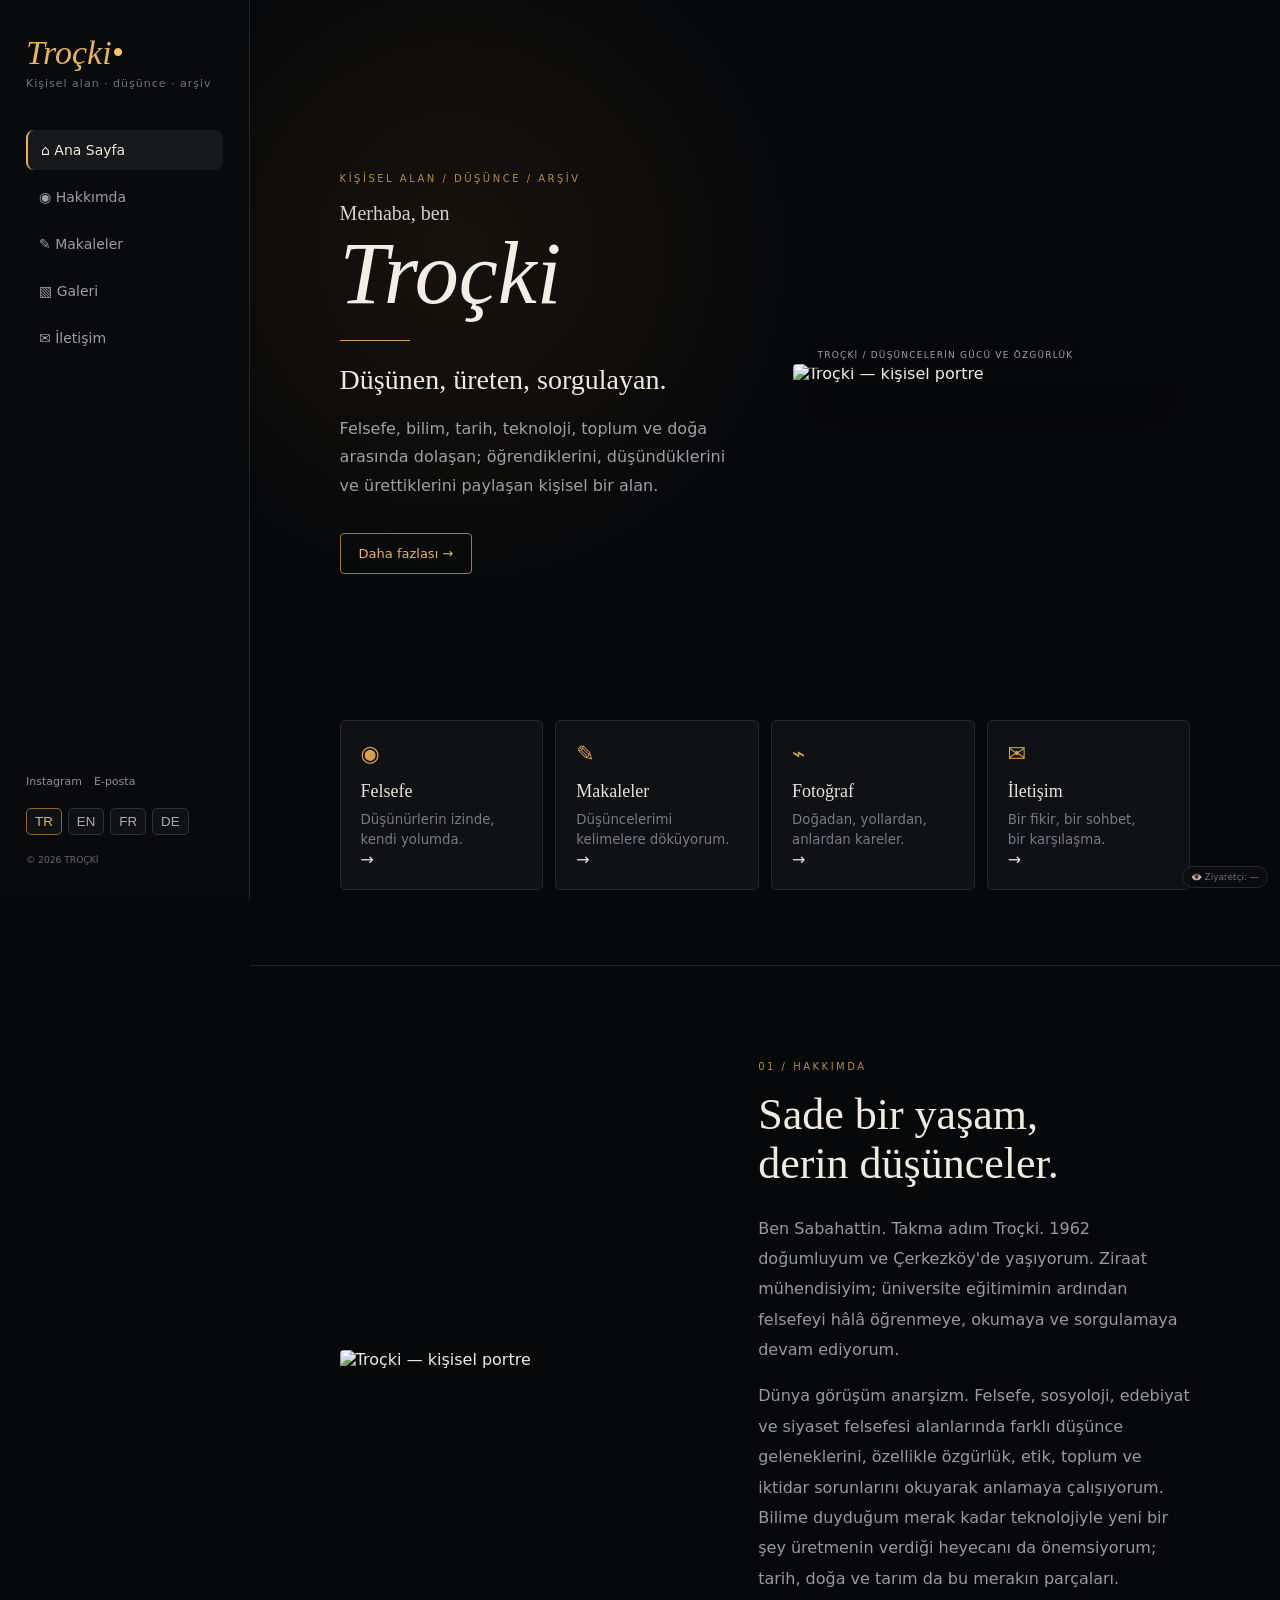
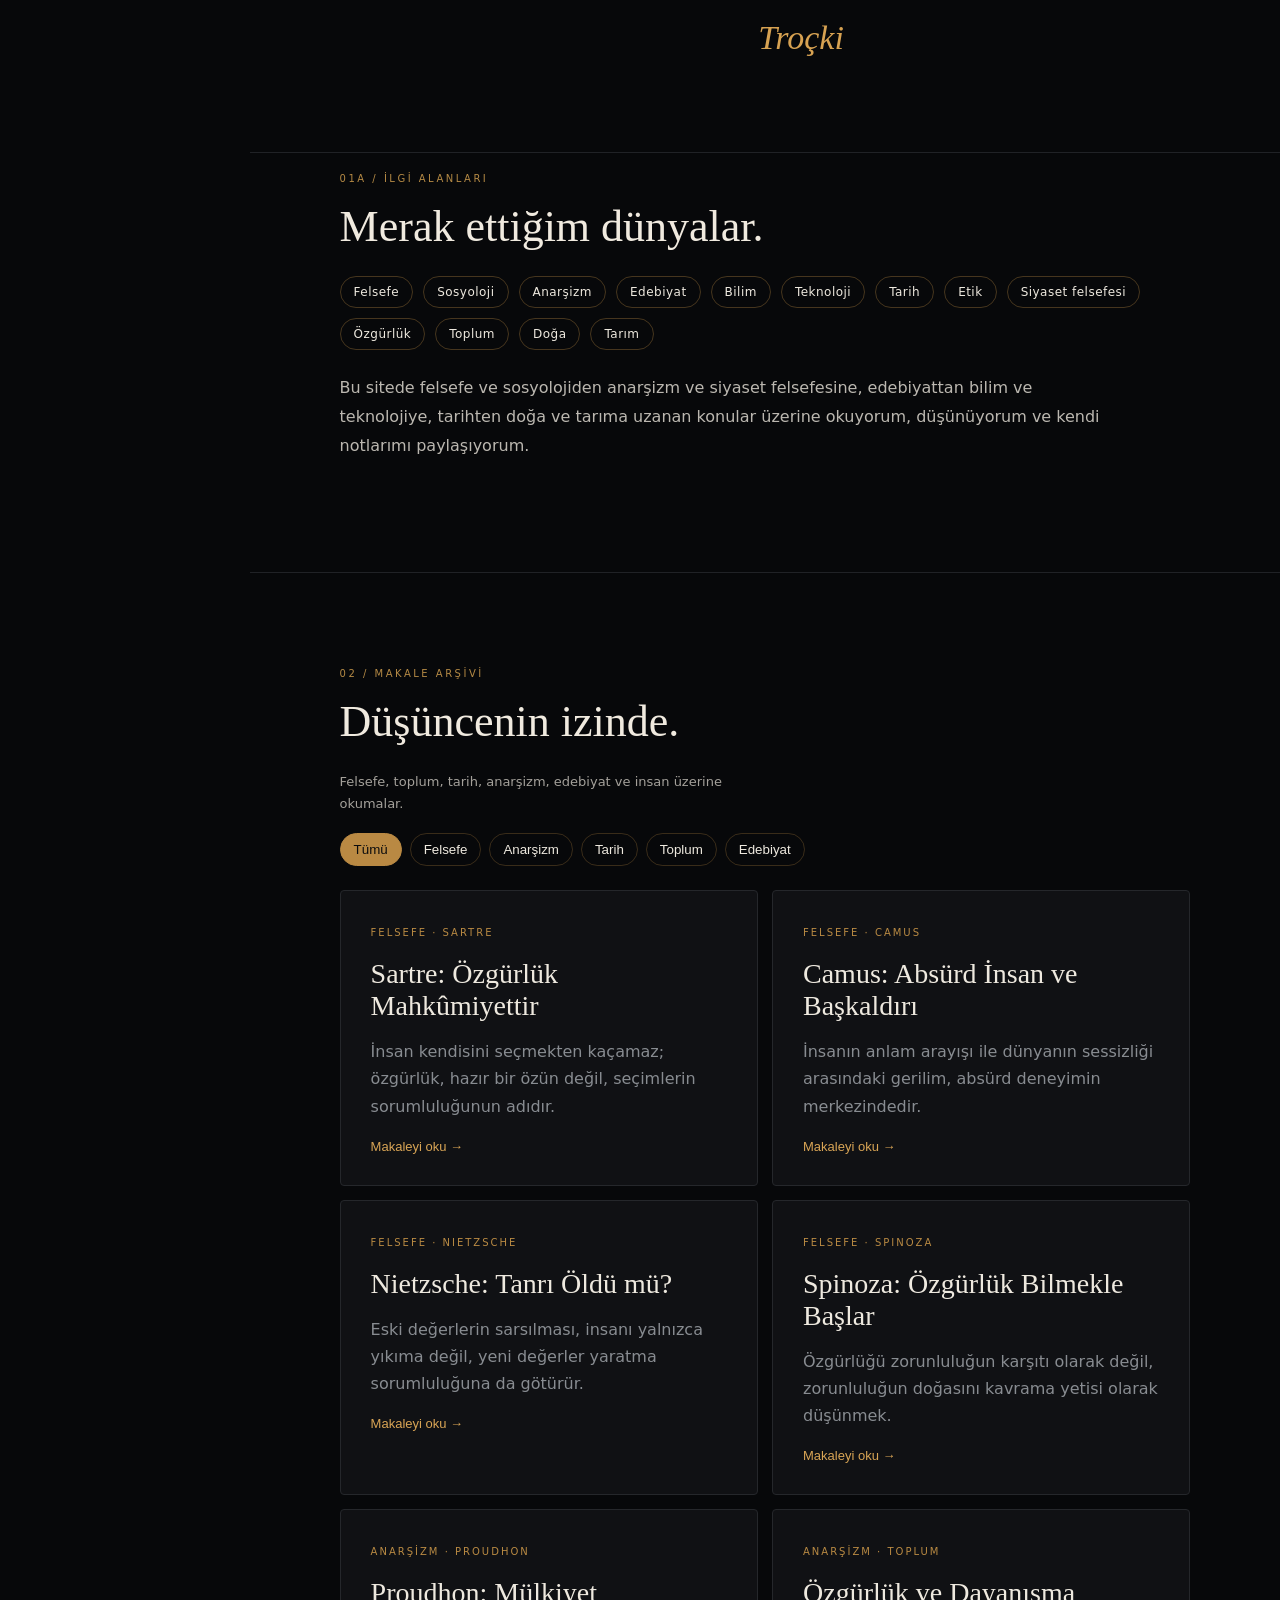
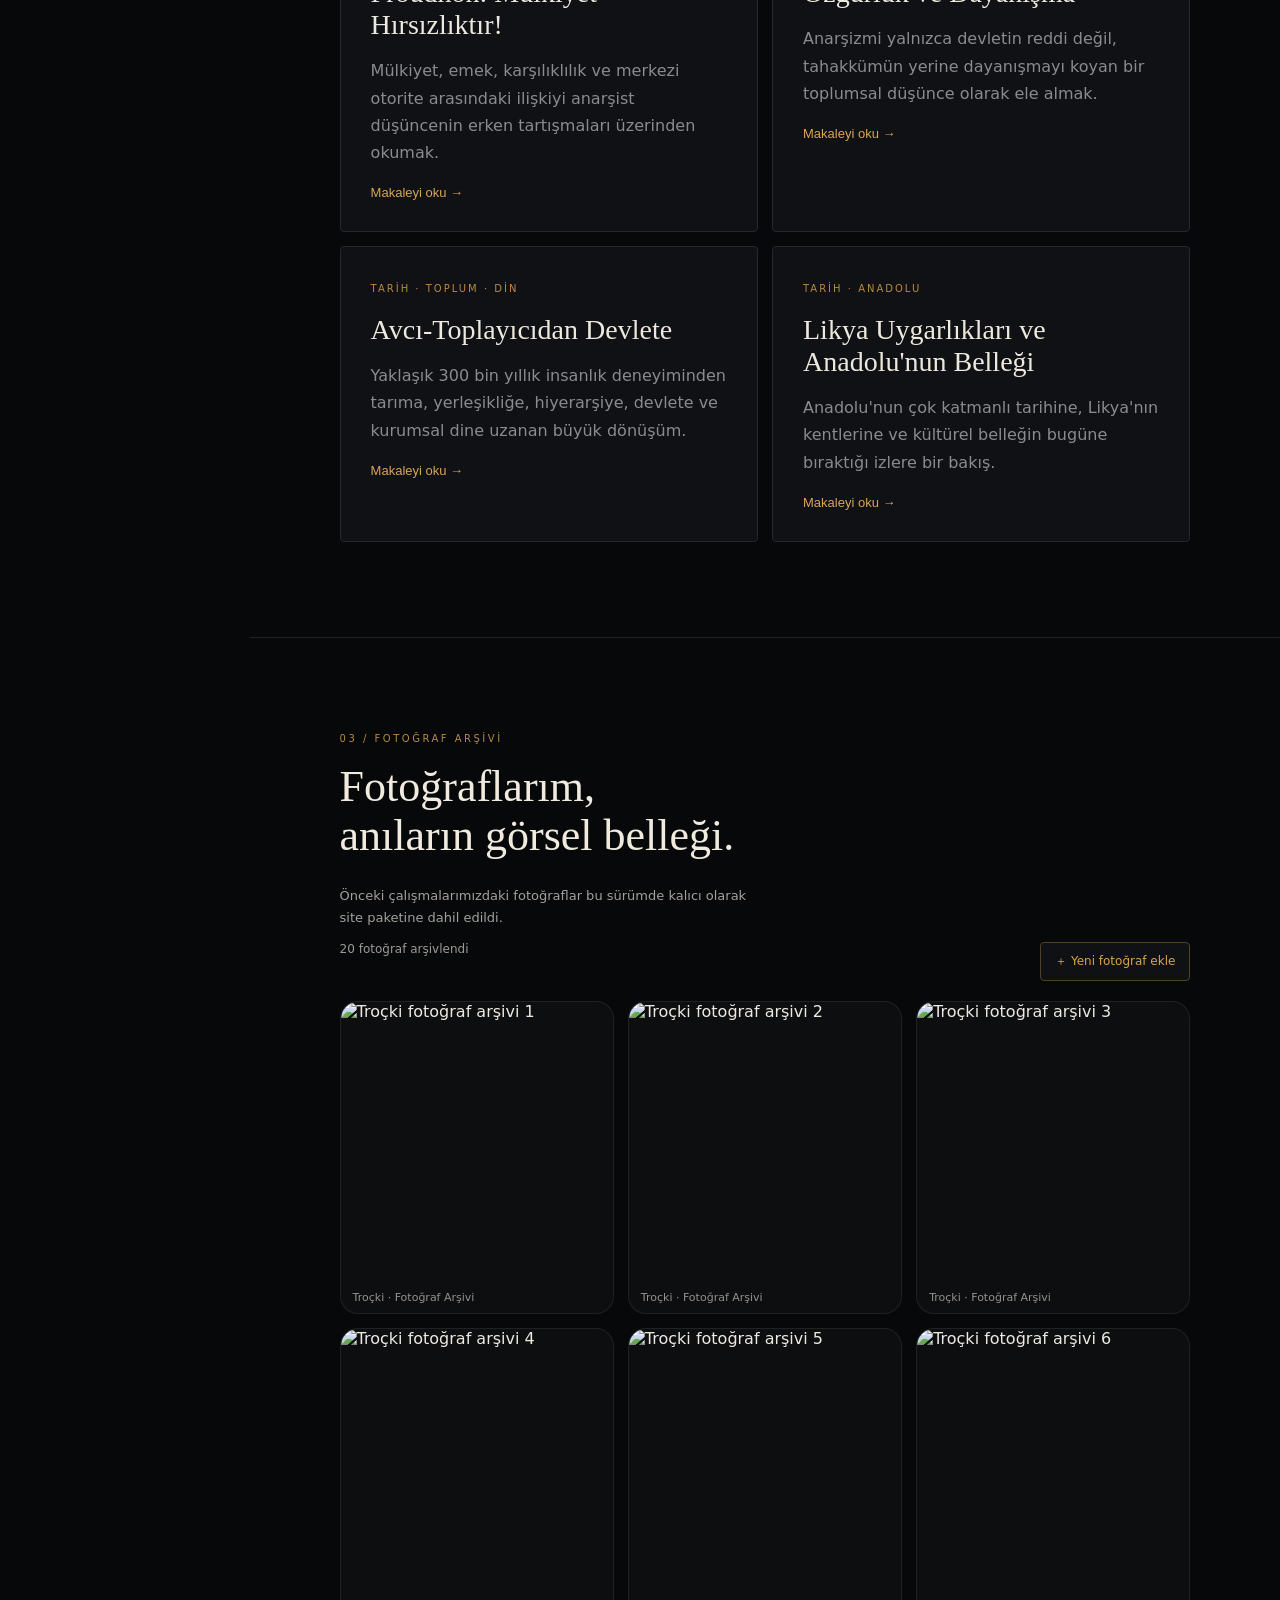
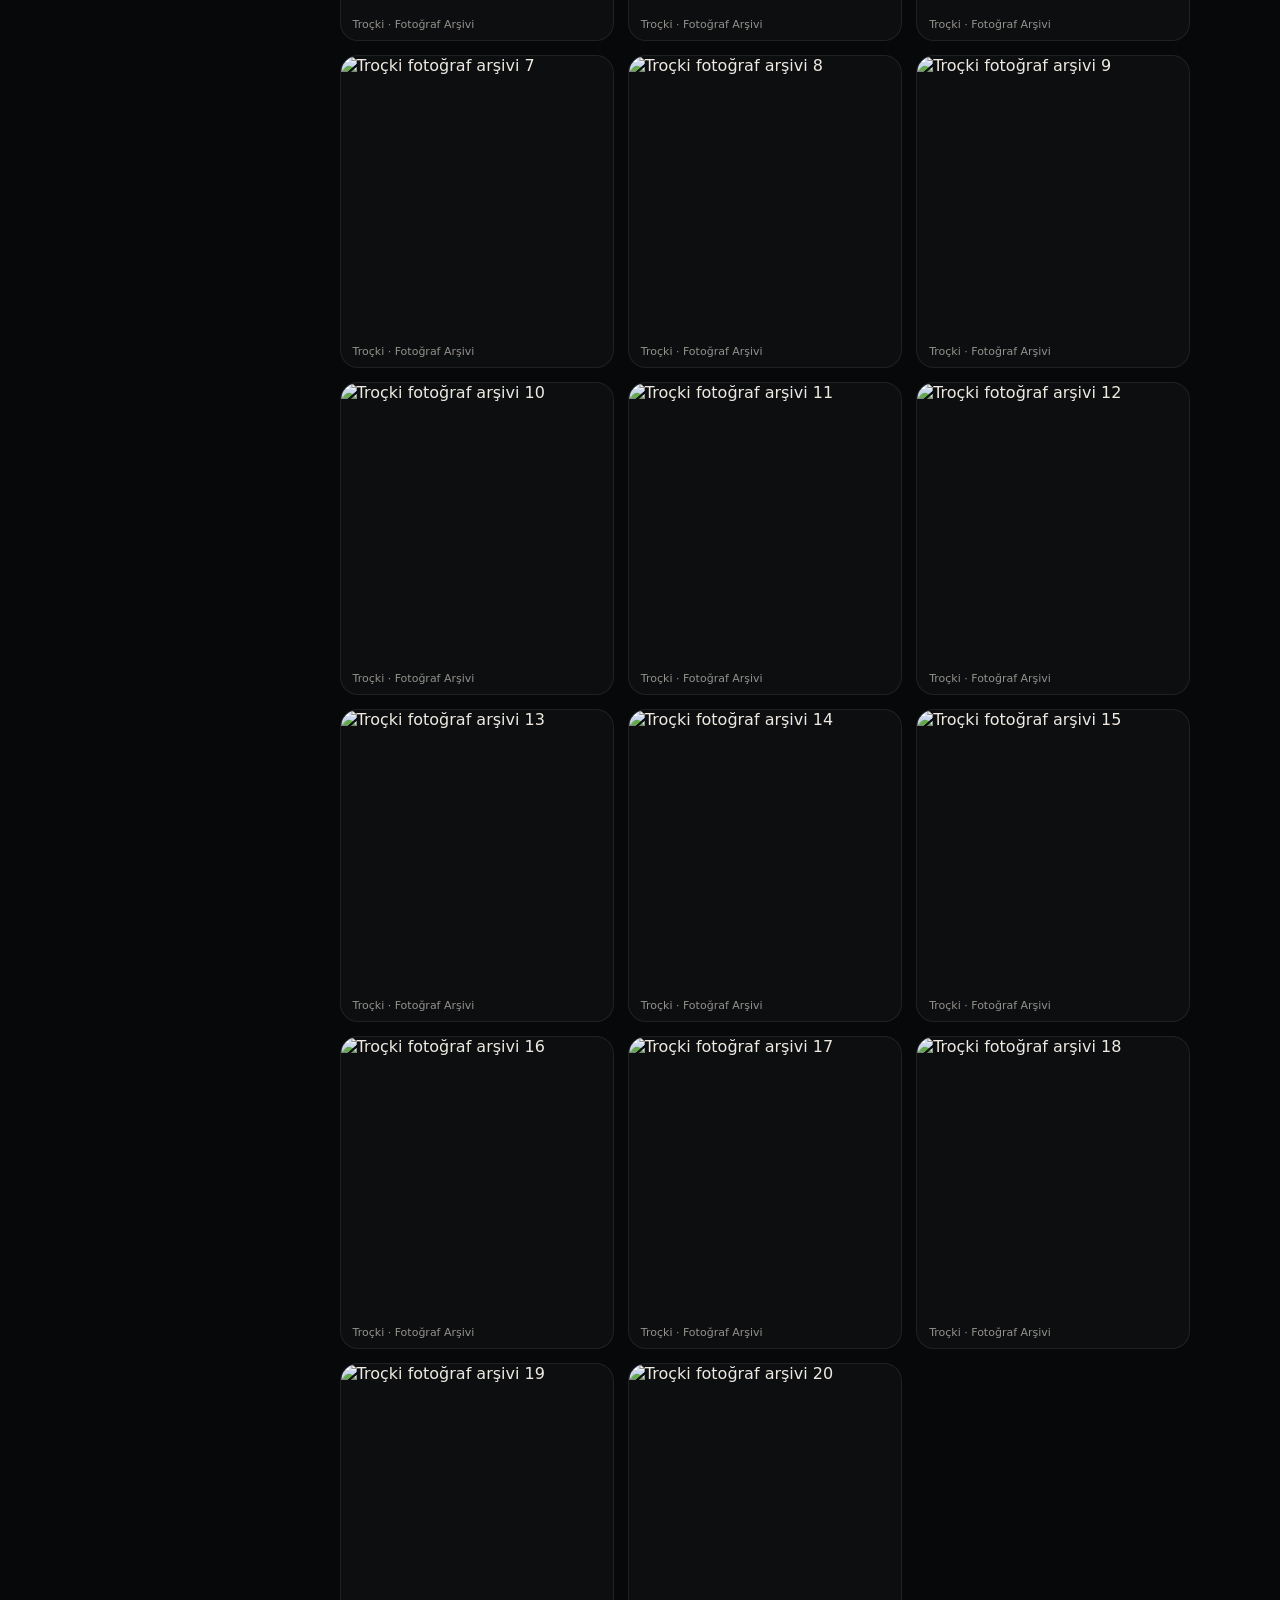
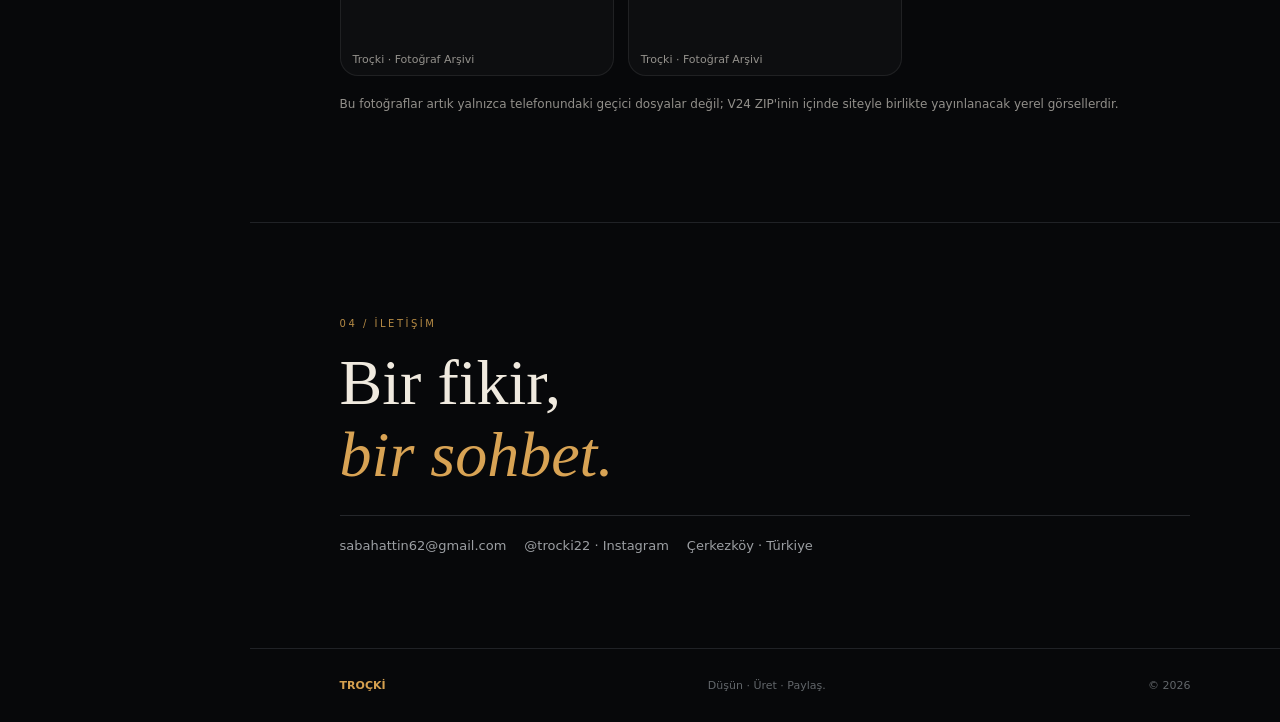
==== commit 198790dc: "Add files via upload" ====
--- a/index.html
+++ b/index.html
@@ -5,14 +5,14 @@
 <meta name="viewport" content="width=device-width, initial-scale=1.0">
 <link rel="stylesheet" href="style.css">
 <meta name="theme-color" content="#08090b">
-<meta name="description" content="Troçki — Sabahattin. Felsefe, sosyoloji, anarşizm, edebiyat, bilim, teknoloji, tarih, etik, özgürlük ve toplum üzerine kişisel yazılar ve düşünceler.">
+<meta name="description" content="Troçki — Sabahattin. Felsefe, sosyoloji, anarşizm, edebiyat, bilim, teknoloji, tarih, toplum, etik, özgürlük ve fotoğraf arşivi üzerine kişisel yazılar ve düşünceler.">
 <meta name="author" content="Sabahattin — Troçki">
 <meta name="robots" content="index, follow, max-image-preview:large, max-snippet:-1, max-video-preview:-1">
 <link rel="canonical" href="https://trocki.netlify.app/">
 
 <meta property="og:type" content="website">
 <meta property="og:title" content="Troçki — Felsefe, Sosyoloji, Anarşizm, Edebiyat ve Bilim">
-<meta property="og:description" content="Felsefe, sosyoloji, anarşizm, edebiyat, bilim, teknoloji ve tarih üzerine kişisel düşünceler, makaleler ve fotoğraf arşivi.">
+<meta property="og:description" content="Felsefe, sosyoloji, anarşizm, edebiyat, bilim, teknoloji, tarih ve toplum üzerine makaleler; kişisel fotoğraf arşivi ve düşünceler.">
 <meta property="og:url" content="https://trocki.netlify.app/">
 <meta property="og:image" content="https://trocki.netlify.app/assets/trocki.jpg">
 <meta property="og:locale" content="tr_TR">
@@ -22,7 +22,7 @@
 <meta name="twitter:description" content="Felsefe, sosyoloji, anarşizm, edebiyat, bilim, teknoloji ve tarih üzerine kişisel site.">
 <meta name="twitter:image" content="https://trocki.netlify.app/assets/trocki.jpg">
 
-<title>Troçki | Felsefe, Sosyoloji, Anarşizm, Edebiyat ve Bilim</title>
+<title>Troçki | Felsefe, Sosyoloji, Anarşizm, Edebiyat, Bilim ve Tarih</title>
 
 <script type="application/ld+json">
 {
@@ -82,7 +82,7 @@
 
   <div class="mobile-top">
     <a class="brand" href="#anasayfa">Troçki<span>•</span></a>
-    <button id="menuBtn" aria-label="Menü">☰</button>
+    <button id="menuBtn" aria-label="Menüyü aç/kapat" aria-expanded="false">☰</button>
   </div>
 
   <main>
@@ -97,7 +97,7 @@
         <a class="outline-btn" href="#hakkimda" data-t="more">Daha fazlası →</a>
       </div>
       <div class="hero-photo-wrap">
-        <img src="assets/trocki.jpg" alt="Troçki" class="hero-photo">
+        <img src="assets/trocki.jpg" alt="Troçki — kişisel portre" class="hero-photo">
         <div class="photo-caption">TROÇKİ / DÜŞÜNCELERİN GÜCÜ VE ÖZGÜRLÜK</div>
       </div>
     </section>
@@ -110,7 +110,7 @@
     </section>
 
     <section id="hakkimda" class="about section">
-      <div class="about-photo"><img src="assets/trocki.jpg" alt="Troçki"></div>
+      <div class="about-photo"><img src="assets/trocki.jpg" alt="Troçki — kişisel portre"></div>
       <div class="about-copy">
         <div class="eyebrow">01 / HAKKIMDA</div>
         <h2 data-t="aboutTitle">Sade bir yaşam,<br>derin düşünceler.</h2>
@@ -150,26 +150,121 @@
     </section>
 
     <section id="makaleler" class="section">
-      <div class="section-head"><div><div class="eyebrow">02 / MAKALELER</div><h2 data-t="articleTitle">Düşüncenin izinde.</h2></div></div>
+      <div class="section-head">
+        <div>
+          <div class="eyebrow">02 / MAKALE ARŞİVİ</div>
+          <h2 data-t="articleTitle">Düşüncenin izinde.</h2>
+        </div>
+        <p class="section-note">Felsefe, toplum, tarih, anarşizm, edebiyat ve insan üzerine okumalar.</p>
+      </div>
+
+      <div class="article-filters">
+        <button class="article-filter active" data-filter="all">Tümü</button>
+        <button class="article-filter" data-filter="felsefe">Felsefe</button>
+        <button class="article-filter" data-filter="anarşizm">Anarşizm</button>
+        <button class="article-filter" data-filter="tarih">Tarih</button>
+        <button class="article-filter" data-filter="toplum">Toplum</button>
+        <button class="article-filter" data-filter="edebiyat">Edebiyat</button>
+      </div>
+
       <div class="article-grid">
-        <article class="article-card"><span>SPINOZA</span><h3>Özgürlük ve Zorunluluk</h3><p>Özgürlüğü doğanın dışında değil, onun zorunluluğunu kavramakta arayan bir okuma.</p><button data-article="spinoza">Makaleyi oku →</button></article>
-        <article class="article-card"><span>NIETZSCHE</span><h3>Değerleri Yeniden Düşünmek</h3><p>Ahlakın kökeni, güç ve insanın kendisini aşma çabası üzerine notlar.</p><button data-article="nietzsche">Makaleyi oku →</button></article>
-        <article class="article-card"><span>ANARŞİZM</span><h3>Özgürlük ve Dayanışma</h3><p>Otoriteyi, özgürlüğü ve insanın kendi yaşamı üzerindeki söz hakkını yeniden düşünmek.</p><button data-article="anarchism">Makaleyi oku →</button></article>
-        <article class="article-card"><span>TARİH / TOPLUM</span><h3>Avcı-Toplayıcıdan Devlete</h3><p>İnsanlığın uzun avcı-toplayıcı geçmişinden tarıma, devlete ve dinin kurumsallaşmasına uzanan dönüşüm.</p><button data-article="history">Makaleyi oku →</button></article>
+        <article class="article-card" data-category="felsefe">
+          <span>FELSEFE · SARTRE</span>
+          <h3>Sartre: Özgürlük Mahkûmiyettir</h3>
+          <p>İnsan kendisini seçmekten kaçamaz; özgürlük, hazır bir özün değil, seçimlerin sorumluluğunun adıdır.</p>
+          <button data-article="sartre">Makaleyi oku →</button>
+        </article>
+
+        <article class="article-card" data-category="felsefe">
+          <span>FELSEFE · CAMUS</span>
+          <h3>Camus: Absürd İnsan ve Başkaldırı</h3>
+          <p>İnsanın anlam arayışı ile dünyanın sessizliği arasındaki gerilim, absürd deneyimin merkezindedir.</p>
+          <button data-article="camus">Makaleyi oku →</button>
+        </article>
+
+        <article class="article-card" data-category="felsefe">
+          <span>FELSEFE · NIETZSCHE</span>
+          <h3>Nietzsche: Tanrı Öldü mü?</h3>
+          <p>Eski değerlerin sarsılması, insanı yalnızca yıkıma değil, yeni değerler yaratma sorumluluğuna da götürür.</p>
+          <button data-article="nietzsche">Makaleyi oku →</button>
+        </article>
+
+        <article class="article-card" data-category="felsefe">
+          <span>FELSEFE · SPINOZA</span>
+          <h3>Spinoza: Özgürlük Bilmekle Başlar</h3>
+          <p>Özgürlüğü zorunluluğun karşıtı olarak değil, zorunluluğun doğasını kavrama yetisi olarak düşünmek.</p>
+          <button data-article="spinoza">Makaleyi oku →</button>
+        </article>
+
+        <article class="article-card" data-category="anarşizm">
+          <span>ANARŞİZM · PROUDHON</span>
+          <h3>Proudhon: Mülkiyet Hırsızlıktır!</h3>
+          <p>Mülkiyet, emek, karşılıklılık ve merkezi otorite arasındaki ilişkiyi anarşist düşüncenin erken tartışmaları üzerinden okumak.</p>
+          <button data-article="proudhon">Makaleyi oku →</button>
+        </article>
+
+        <article class="article-card" data-category="anarşizm">
+          <span>ANARŞİZM · TOPLUM</span>
+          <h3>Özgürlük ve Dayanışma</h3>
+          <p>Anarşizmi yalnızca devletin reddi değil, tahakkümün yerine dayanışmayı koyan bir toplumsal düşünce olarak ele almak.</p>
+          <button data-article="anarchism">Makaleyi oku →</button>
+        </article>
+
+        <article class="article-card" data-category="tarih">
+          <span>TARİH · TOPLUM · DİN</span>
+          <h3>Avcı-Toplayıcıdan Devlete</h3>
+          <p>Yaklaşık 300 bin yıllık insanlık deneyiminden tarıma, yerleşikliğe, hiyerarşiye, devlete ve kurumsal dine uzanan büyük dönüşüm.</p>
+          <button data-article="history">Makaleyi oku →</button>
+        </article>
+
+        <article class="article-card" data-category="tarih">
+          <span>TARİH · ANADOLU</span>
+          <h3>Likya Uygarlıkları ve Anadolu'nun Belleği</h3>
+          <p>Anadolu'nun çok katmanlı tarihine, Likya'nın kentlerine ve kültürel belleğin bugüne bıraktığı izlere bir bakış.</p>
+          <button data-article="lycia">Makaleyi oku →</button>
+        </article>
       </div>
     </section>
 
     <section id="galeri" class="section gallery-section">
-      <div class="section-head"><div><div class="eyebrow">03 / FOTOĞRAF ARŞİVİ</div><h2>Doğadan, yollardan,<br>anlardan kareler.</h2></div></div>
+      <div class="section-head">
+        <div>
+          <div class="eyebrow">03 / FOTOĞRAF ARŞİVİ</div>
+          <h2>Fotoğraflarım,<br>anıların görsel belleği.</h2>
+        </div>
+        <p class="section-note">Önceki çalışmalarımızdaki fotoğraflar bu sürümde kalıcı olarak site paketine dahil edildi.</p>
+      </div>
+
       <div class="gallery-toolbar">
-        <label class="upload-btn" for="photoInput">＋ Fotoğraf yükle</label>
+        <div class="gallery-count">20 fotoğraf arşivlendi</div>
+        <label class="upload-btn" for="photoInput">＋ Yeni fotoğraf ekle</label>
         <input id="photoInput" type="file" accept="image/*" multiple>
-        <button id="clearBtn" class="ghost-btn">Temizle</button>
-      </div>
+      </div>
+
       <div id="galleryGrid" class="gallery-grid">
-        <div class="gallery-item featured"><img src="assets/trocki.jpg" alt="Troçki"></div>
-      </div>
-      <p id="empty" class="empty">Kendi fotoğraflarını eklediğinde burada görünecek.</p>
+        <figure class="gallery-item"><img src="assets/gallery/foto-01.png" alt="Troçki fotoğraf arşivi 1" loading="lazy"><figcaption>Troçki · Fotoğraf Arşivi</figcaption></figure>
+        <figure class="gallery-item"><img src="assets/gallery/foto-02.webp" alt="Troçki fotoğraf arşivi 2" loading="lazy"><figcaption>Troçki · Fotoğraf Arşivi</figcaption></figure>
+        <figure class="gallery-item"><img src="assets/gallery/foto-03.webp" alt="Troçki fotoğraf arşivi 3" loading="lazy"><figcaption>Troçki · Fotoğraf Arşivi</figcaption></figure>
+        <figure class="gallery-item"><img src="assets/gallery/foto-04.png" alt="Troçki fotoğraf arşivi 4" loading="lazy"><figcaption>Troçki · Fotoğraf Arşivi</figcaption></figure>
+        <figure class="gallery-item"><img src="assets/gallery/foto-05.jpeg" alt="Troçki fotoğraf arşivi 5" loading="lazy"><figcaption>Troçki · Fotoğraf Arşivi</figcaption></figure>
+        <figure class="gallery-item"><img src="assets/gallery/foto-06.png" alt="Troçki fotoğraf arşivi 6" loading="lazy"><figcaption>Troçki · Fotoğraf Arşivi</figcaption></figure>
+        <figure class="gallery-item"><img src="assets/gallery/foto-07.jpeg" alt="Troçki fotoğraf arşivi 7" loading="lazy"><figcaption>Troçki · Fotoğraf Arşivi</figcaption></figure>
+        <figure class="gallery-item"><img src="assets/gallery/foto-08.png" alt="Troçki fotoğraf arşivi 8" loading="lazy"><figcaption>Troçki · Fotoğraf Arşivi</figcaption></figure>
+        <figure class="gallery-item"><img src="assets/gallery/foto-09.png" alt="Troçki fotoğraf arşivi 9" loading="lazy"><figcaption>Troçki · Fotoğraf Arşivi</figcaption></figure>
+        <figure class="gallery-item"><img src="assets/gallery/foto-10.png" alt="Troçki fotoğraf arşivi 10" loading="lazy"><figcaption>Troçki · Fotoğraf Arşivi</figcaption></figure>
+        <figure class="gallery-item"><img src="assets/gallery/foto-11.png" alt="Troçki fotoğraf arşivi 11" loading="lazy"><figcaption>Troçki · Fotoğraf Arşivi</figcaption></figure>
+        <figure class="gallery-item"><img src="assets/gallery/foto-12.jpeg" alt="Troçki fotoğraf arşivi 12" loading="lazy"><figcaption>Troçki · Fotoğraf Arşivi</figcaption></figure>
+        <figure class="gallery-item"><img src="assets/gallery/foto-13.png" alt="Troçki fotoğraf arşivi 13" loading="lazy"><figcaption>Troçki · Fotoğraf Arşivi</figcaption></figure>
+        <figure class="gallery-item"><img src="assets/gallery/foto-14.png" alt="Troçki fotoğraf arşivi 14" loading="lazy"><figcaption>Troçki · Fotoğraf Arşivi</figcaption></figure>
+        <figure class="gallery-item"><img src="assets/gallery/foto-15.jpeg" alt="Troçki fotoğraf arşivi 15" loading="lazy"><figcaption>Troçki · Fotoğraf Arşivi</figcaption></figure>
+        <figure class="gallery-item"><img src="assets/gallery/foto-16.png" alt="Troçki fotoğraf arşivi 16" loading="lazy"><figcaption>Troçki · Fotoğraf Arşivi</figcaption></figure>
+        <figure class="gallery-item"><img src="assets/gallery/foto-17.png" alt="Troçki fotoğraf arşivi 17" loading="lazy"><figcaption>Troçki · Fotoğraf Arşivi</figcaption></figure>
+        <figure class="gallery-item"><img src="assets/gallery/foto-18.png" alt="Troçki fotoğraf arşivi 18" loading="lazy"><figcaption>Troçki · Fotoğraf Arşivi</figcaption></figure>
+        <figure class="gallery-item"><img src="assets/gallery/foto-19.png" alt="Troçki fotoğraf arşivi 19" loading="lazy"><figcaption>Troçki · Fotoğraf Arşivi</figcaption></figure>
+        <figure class="gallery-item"><img src="assets/gallery/foto-20.png" alt="Troçki fotoğraf arşivi 20" loading="lazy"><figcaption>Troçki · Fotoğraf Arşivi</figcaption></figure>
+      </div>
+
+      <p class="gallery-note">Bu fotoğraflar artık yalnızca telefonundaki geçici dosyalar değil; V24 ZIP'inin içinde siteyle birlikte yayınlanacak yerel görsellerdir.</p>
     </section>
 
     <section id="iletisim" class="section contact">
--- a/style.css
+++ b/style.css
@@ -1,5 +1,5 @@
 
-*{box-sizing:border-box}html{scroll-behavior:smooth}body{margin:0;background:#07080a;color:#eee9df;font-family:Inter,system-ui,-apple-system,BlinkMacSystemFont,"Segoe UI",sans-serif}.site{display:flex;min-height:100vh}.sidebar{position:fixed;left:0;top:0;bottom:0;width:250px;background:#090a0c;border-right:1px solid #24262a;padding:34px 26px;display:flex;flex-direction:column;z-index:20}.brand{font:italic 34px Georgia,serif;color:#e7b45e;text-decoration:none}.brand span{color:#f4c46b}.brand-sub{font-size:11px;color:#6f747a;letter-spacing:1px;margin:5px 0 40px}.sidebar nav{display:grid;gap:7px}.sidebar nav a{color:#9b9da1;text-decoration:none;padding:12px 13px;border-radius:8px;font-size:14px;transition:.2s}.sidebar nav a:hover,.sidebar nav a.active{color:#f1e8d8;background:#17181b}.sidebar nav a.active{border-left:2px solid #e7b45e}.side-bottom{margin-top:auto;color:#64676b;font-size:11px}.socials{display:flex;gap:12px;margin-bottom:20px}.socials a{color:#8d9095;text-decoration:none}.langs{display:flex;gap:6px;margin-bottom:18px}.langs button{border:1px solid #303238;background:#101114;color:#a9abad;border-radius:5px;padding:5px 8px;cursor:pointer}.langs button.active{color:#e7b45e;border-color:#8d6831}.mobile-top{display:none}main{margin-left:250px;width:calc(100% - 250px)}.hero{min-height:720px;padding:82px 7vw 55px;display:grid;grid-template-columns:1fr 1fr;gap:55px;align-items:center;background:radial-gradient(circle at 20% 35%,rgba(181,128,44,.09),transparent 36%)}.hero-copy{max-width:620px}.eyebrow{font-size:10px;letter-spacing:2.5px;color:#b58a45;margin-bottom:18px}.hello{font:20px Georgia,serif;color:#d8d0c2}.hero h1{font:italic 88px/1 Georgia,serif;margin:5px 0;color:#f3eee4}.gold-line{height:1px;width:70px;background:#d6a04d;margin:22px 0}.hero h2{font:28px/1.2 Georgia,serif;font-weight:400;margin:0 0 18px}.hero p{color:#9da0a4;line-height:1.8;max-width:530px}.outline-btn{display:inline-block;margin-top:16px;border:1px solid #a77832;color:#e7b45e;text-decoration:none;padding:12px 18px;border-radius:4px;font-size:13px}.hero-photo-wrap{position:relative}.hero-photo{display:block;width:100%;max-height:610px;object-fit:cover;object-position:center;border-radius:4px;filter:saturate(.82) contrast(1.03);box-shadow:0 25px 70px rgba(0,0,0,.45)}.photo-caption{position:absolute;bottom:15px;left:15px;background:rgba(7,8,10,.82);padding:8px 10px;color:#a9a19a;font-size:9px;letter-spacing:1.2px}.feature-grid{padding:0 7vw 75px;display:grid;grid-template-columns:repeat(4,1fr);gap:12px}.feature{min-height:150px;background:#101114;border:1px solid #25272b;border-radius:5px;padding:20px;color:#e9e2d7;text-decoration:none;display:flex;flex-direction:column;transition:.2s}.feature:hover{transform:translateY(-3px);border-color:#6d5229}.feature span{color:#d6a04d;font-size:22px}.feature b{margin:15px 0 8px;font:18px Georgia,serif}.feature small{color:#777b80;line-height:1.5;flex:1}.section{padding:95px 7vw;border-top:1px solid #202226}.about{display:grid;grid-template-columns:.9fr 1.1fr;gap:65px;align-items:center}.about-photo img{width:100%;max-height:580px;object-fit:cover;border-radius:4px;filter:saturate(.75)}.about h2,.section h2{font:44px/1.12 Georgia,serif;font-weight:400;margin:0 0 25px;color:#f0eadf}.about-copy p{color:#979a9e;line-height:1.9}.signature{font:italic 34px Georgia,serif;color:#d7a252;margin-top:25px}.article-grid{display:grid;grid-template-columns:repeat(2,1fr);gap:14px}.article-card{background:#101114;border:1px solid #25272b;padding:30px;min-height:245px;border-radius:4px}.article-card span{font-size:10px;letter-spacing:2px;color:#b98a43}.article-card h3{font:28px Georgia,serif;font-weight:400;margin:18px 0 10px}.article-card p{color:#888c91;line-height:1.7}.article-card button,.ghost-btn{background:transparent;border:0;color:#d9a555;padding:0;cursor:pointer;font-size:13px}.gallery-toolbar{display:flex;gap:10px;margin:0 0 20px}.upload-btn,.ghost-btn{border:1px solid #514126;padding:10px 14px;border-radius:4px;color:#d8a351;background:#101114;cursor:pointer;font-size:12px}.gallery-toolbar input{display:none}.gallery-grid{display:grid;grid-template-columns:repeat(3,1fr);gap:12px}.gallery-item{background:#101114;min-height:180px;overflow:hidden;border-radius:4px;border:1px solid #23252a}.gallery-item.featured{grid-row:span 2;min-height:370px}.gallery-item img{width:100%;height:100%;min-height:180px;object-fit:cover;display:block;filter:saturate(.78)}.empty{color:#666b70;font-size:12px}.contact h2{font-size:64px}.contact h2 em{color:#d8a354;font-style:italic}.contact-row{display:flex;flex-wrap:wrap;gap:18px;border-top:1px solid #25272b;padding-top:22px}.contact-row a,.contact-row span{color:#9c9fa3;text-decoration:none;font-size:13px}.contact-row a:hover{color:#d8a354}footer{padding:30px 7vw;border-top:1px solid #202226;color:#62666a;font-size:11px;display:flex;justify-content:space-between}footer strong{color:#d5a04f}.modal{display:none;position:fixed;inset:0;background:rgba(0,0,0,.78);z-index:50;padding:30px;align-items:center;justify-content:center}.modal.show{display:flex}.modal-box{background:#111317;border:1px solid #33363c;max-width:760px;max-height:85vh;overflow:auto;padding:35px;border-radius:5px;position:relative}.modal-box h2{font:34px Georgia,serif}.modal-box p{color:#a6a9ad;line-height:1.8}.modal-box #closeModal{position:absolute;right:15px;top:10px;border:0;background:none;color:#aaa;font-size:28px;cursor:pointer}.visitor-counter{position:fixed;right:12px;bottom:12px;background:rgba(12,13,15,.82);border:1px solid #2b2d31;color:#777b80;padding:5px 8px;border-radius:12px;font-size:9px;z-index:30;opacity:.9}.visitor-counter strong{color:#d8a354}@media(max-width:900px){.sidebar{display:none}.mobile-top{display:flex;position:fixed;top:0;left:0;right:0;height:65px;background:rgba(8,9,11,.96);border-bottom:1px solid #25272b;align-items:center;justify-content:space-between;padding:0 20px;z-index:40}.mobile-top .brand{font-size:27px}.mobile-top button{background:none;border:0;color:#ddd;font-size:25px}main{margin-left:0;width:100%;padding-top:65px}.hero{grid-template-columns:1fr;padding:60px 24px 40px;min-height:auto}.hero h1{font-size:70px}.feature-grid{grid-template-columns:1fr 1fr;padding:0 24px 50px}.section{padding:65px 24px}.about{grid-template-columns:1fr;gap:30px}.article-grid{grid-template-columns:1fr}.gallery-grid{grid-template-columns:1fr 1fr}.gallery-item.featured{grid-row:auto;min-height:300px}.contact h2{font-size:48px}footer{padding:25px 24px;gap:10px;flex-wrap:wrap}}@media(max-width:520px){.feature-grid,.gallery-grid{grid-template-columns:1fr}.hero h1{font-size:58px}.hero h2{font-size:23px}.section h2{font-size:36px}.visitor-counter{right:10px;bottom:10px}}
+*{box-sizing:border-box}html{scroll-behavior:smooth}body{margin:0;background:#07080a;color:#eee9df;font-family:Inter,system-ui,-apple-system,BlinkMacSystemFont,"Segoe UI",sans-serif}.site{display:flex;min-height:100vh}.sidebar{position:fixed;left:0;top:0;bottom:0;width:250px;background:#090a0c;border-right:1px solid #24262a;padding:34px 26px;display:flex;flex-direction:column;z-index:20}.brand{font:italic 34px Georgia,serif;color:#e7b45e;text-decoration:none}.brand span{color:#f4c46b}.brand-sub{font-size:11px;color:#6f747a;letter-spacing:1px;margin:5px 0 40px}.sidebar nav{display:grid;gap:7px}.sidebar nav a{color:#9b9da1;text-decoration:none;padding:12px 13px;border-radius:8px;font-size:14px;transition:.2s}.sidebar nav a:hover,.sidebar nav a.active{color:#f1e8d8;background:#17181b}.sidebar nav a.active{border-left:2px solid #e7b45e}.side-bottom{margin-top:auto;color:#64676b;font-size:11px}.socials{display:flex;gap:12px;margin-bottom:20px}.socials a{color:#8d9095;text-decoration:none}.langs{display:flex;gap:6px;margin-bottom:18px}.langs button{border:1px solid #303238;background:#101114;color:#a9abad;border-radius:5px;padding:5px 8px;cursor:pointer}.langs button.active{color:#e7b45e;border-color:#8d6831}.mobile-top{display:none}main{margin-left:250px;width:calc(100% - 250px)}.hero{min-height:720px;padding:82px 7vw 55px;display:grid;grid-template-columns:1fr 1fr;gap:55px;align-items:center;background:radial-gradient(circle at 20% 35%,rgba(181,128,44,.09),transparent 36%)}.hero-copy{max-width:620px}.eyebrow{font-size:10px;letter-spacing:2.5px;color:#b58a45;margin-bottom:18px}.hello{font:20px Georgia,serif;color:#d8d0c2}.hero h1{font:italic 88px/1 Georgia,serif;margin:5px 0;color:#f3eee4}.gold-line{height:1px;width:70px;background:#d6a04d;margin:22px 0}.hero h2{font:28px/1.2 Georgia,serif;font-weight:400;margin:0 0 18px}.hero p{color:#9da0a4;line-height:1.8;max-width:530px}.outline-btn{display:inline-block;margin-top:16px;border:1px solid #a77832;color:#e7b45e;text-decoration:none;padding:12px 18px;border-radius:4px;font-size:13px}.hero-photo-wrap{position:relative}.hero-photo{display:block;width:100%;max-height:610px;object-fit:cover;object-position:center;border-radius:4px;filter:saturate(.82) contrast(1.03);box-shadow:0 25px 70px rgba(0,0,0,.45)}.photo-caption{position:absolute;bottom:15px;left:15px;background:rgba(7,8,10,.82);padding:8px 10px;color:#a9a19a;font-size:9px;letter-spacing:1.2px}.feature-grid{padding:0 7vw 75px;display:grid;grid-template-columns:repeat(4,1fr);gap:12px}.feature{min-height:150px;background:#101114;border:1px solid #25272b;border-radius:5px;padding:20px;color:#e9e2d7;text-decoration:none;display:flex;flex-direction:column;transition:.2s}.feature:hover{transform:translateY(-3px);border-color:#6d5229}.feature span{color:#d6a04d;font-size:22px}.feature b{margin:15px 0 8px;font:18px Georgia,serif}.feature small{color:#777b80;line-height:1.5;flex:1}.section{padding:95px 7vw;border-top:1px solid #202226}.about{display:grid;grid-template-columns:.9fr 1.1fr;gap:65px;align-items:center}.about-photo img{width:100%;max-height:580px;object-fit:cover;border-radius:4px;filter:saturate(.75)}.about h2,.section h2{font:44px/1.12 Georgia,serif;font-weight:400;margin:0 0 25px;color:#f0eadf}.about-copy p{color:#979a9e;line-height:1.9}.signature{font:italic 34px Georgia,serif;color:#d7a252;margin-top:25px}.article-grid{display:grid;grid-template-columns:repeat(2,1fr);gap:14px}.article-card{background:#101114;border:1px solid #25272b;padding:30px;min-height:245px;border-radius:4px}.article-card span{font-size:10px;letter-spacing:2px;color:#b98a43}.article-card h3{font:28px Georgia,serif;font-weight:400;margin:18px 0 10px}.article-card p{color:#888c91;line-height:1.7}.article-card button,.ghost-btn{background:transparent;border:0;color:#d9a555;padding:0;cursor:pointer;font-size:13px}.gallery-toolbar{display:flex;gap:10px;margin:0 0 20px}.upload-btn,.ghost-btn{border:1px solid #514126;padding:10px 14px;border-radius:4px;color:#d8a351;background:#101114;cursor:pointer;font-size:12px}.gallery-toolbar input{display:none}.gallery-grid{display:grid;grid-template-columns:repeat(3,1fr);gap:12px}.gallery-item{background:#101114;min-height:180px;overflow:hidden;border-radius:4px;border:1px solid #23252a}.gallery-item.featured{grid-row:span 2;min-height:370px}.gallery-item img{width:100%;height:100%;min-height:180px;object-fit:cover;display:block;filter:saturate(.78)}.empty{color:#666b70;font-size:12px}.contact h2{font-size:64px}.contact h2 em{color:#d8a354;font-style:italic}.contact-row{display:flex;flex-wrap:wrap;gap:18px;border-top:1px solid #25272b;padding-top:22px}.contact-row a,.contact-row span{color:#9c9fa3;text-decoration:none;font-size:13px}.contact-row a:hover{color:#d8a354}footer{padding:30px 7vw;border-top:1px solid #202226;color:#62666a;font-size:11px;display:flex;justify-content:space-between}footer strong{color:#d5a04f}.modal{display:none;position:fixed;inset:0;background:rgba(0,0,0,.78);z-index:50;padding:30px;align-items:center;justify-content:center}.modal.show{display:flex}.modal-box{background:#111317;border:1px solid #33363c;max-width:760px;max-height:85vh;overflow:auto;padding:35px;border-radius:5px;position:relative}.modal-box h2{font:34px Georgia,serif}.modal-box p{color:#a6a9ad;line-height:1.8}.modal-box #closeModal{position:absolute;right:15px;top:10px;border:0;background:none;color:#aaa;font-size:28px;cursor:pointer}.visitor-counter{position:fixed;right:12px;bottom:12px;background:rgba(12,13,15,.82);border:1px solid #2b2d31;color:#777b80;padding:5px 8px;border-radius:12px;font-size:9px;z-index:30;opacity:.9}.visitor-counter strong{color:#d8a354}@media(max-width:900px){.sidebar{display:flex;transform:translateX(-105%);transition:transform .25s ease;box-shadow:18px 0 50px rgba(0,0,0,.55);width:280px;z-index:70}.sidebar.open{transform:translateX(0)}.mobile-top{display:flex;position:fixed;top:0;left:0;right:0;height:65px;background:rgba(8,9,11,.96);border-bottom:1px solid #25272b;align-items:center;justify-content:space-between;padding:0 20px;z-index:40}.mobile-top .brand{font-size:27px}.mobile-top button{background:none;border:0;color:#ddd;font-size:25px}main{margin-left:0;width:100%;padding-top:65px}.hero{grid-template-columns:1fr;padding:60px 24px 40px;min-height:auto}.hero h1{font-size:70px}.feature-grid{grid-template-columns:1fr 1fr;padding:0 24px 50px}.section{padding:65px 24px}.about{grid-template-columns:1fr;gap:30px}.article-grid{grid-template-columns:1fr}.gallery-grid{grid-template-columns:1fr 1fr}.gallery-item.featured{grid-row:auto;min-height:300px}.contact h2{font-size:48px}footer{padding:25px 24px;gap:10px;flex-wrap:wrap}}@media(max-width:520px){.feature-grid,.gallery-grid{grid-template-columns:1fr}.hero h1{font-size:58px}.hero h2{font-size:23px}.section h2{font-size:36px}.visitor-counter{right:10px;bottom:10px}}
 
 .visitor-counter strong{font-size:9px;color:#b98943;font-weight:500}
 
@@ -7,3 +7,16 @@
 .interest-list{display:flex;flex-wrap:wrap;gap:10px;margin:10px 0 24px}
 .interest-list span{border:1px solid rgba(185,137,67,.35);padding:8px 13px;border-radius:999px;font-size:12px;letter-spacing:.04em}
 .interest-intro{max-width:780px;line-height:1.8;opacity:.78}
+
+.section-note{max-width:420px;opacity:.68;line-height:1.7;font-size:13px}
+.article-filters{display:flex;flex-wrap:wrap;gap:8px;margin:18px 0 24px}
+.article-filter{background:transparent;border:1px solid rgba(185,137,67,.28);color:inherit;border-radius:999px;padding:8px 13px;cursor:pointer}
+.article-filter.active{background:#b98943;color:#0b0c0e;border-color:#b98943}
+.gallery-count{font-size:12px;opacity:.65;margin-right:auto}
+.gallery-grid{display:grid;grid-template-columns:repeat(3,minmax(0,1fr));gap:14px}
+.gallery-item{margin:0;border:1px solid rgba(255,255,255,.08);border-radius:18px;overflow:hidden;background:#0d0e10}
+.gallery-item img{display:block;width:100%;height:280px;object-fit:cover}
+.gallery-item figcaption{padding:9px 12px;font-size:11px;opacity:.6}
+.gallery-note{margin-top:18px;opacity:.6;font-size:12px;line-height:1.7}
+@media (max-width:900px){.gallery-grid{grid-template-columns:repeat(2,minmax(0,1fr))}.gallery-item img{height:240px}}
+@media (max-width:560px){.gallery-grid{grid-template-columns:1fr}.gallery-item img{height:360px}.gallery-count{width:100%;margin-bottom:6px}}
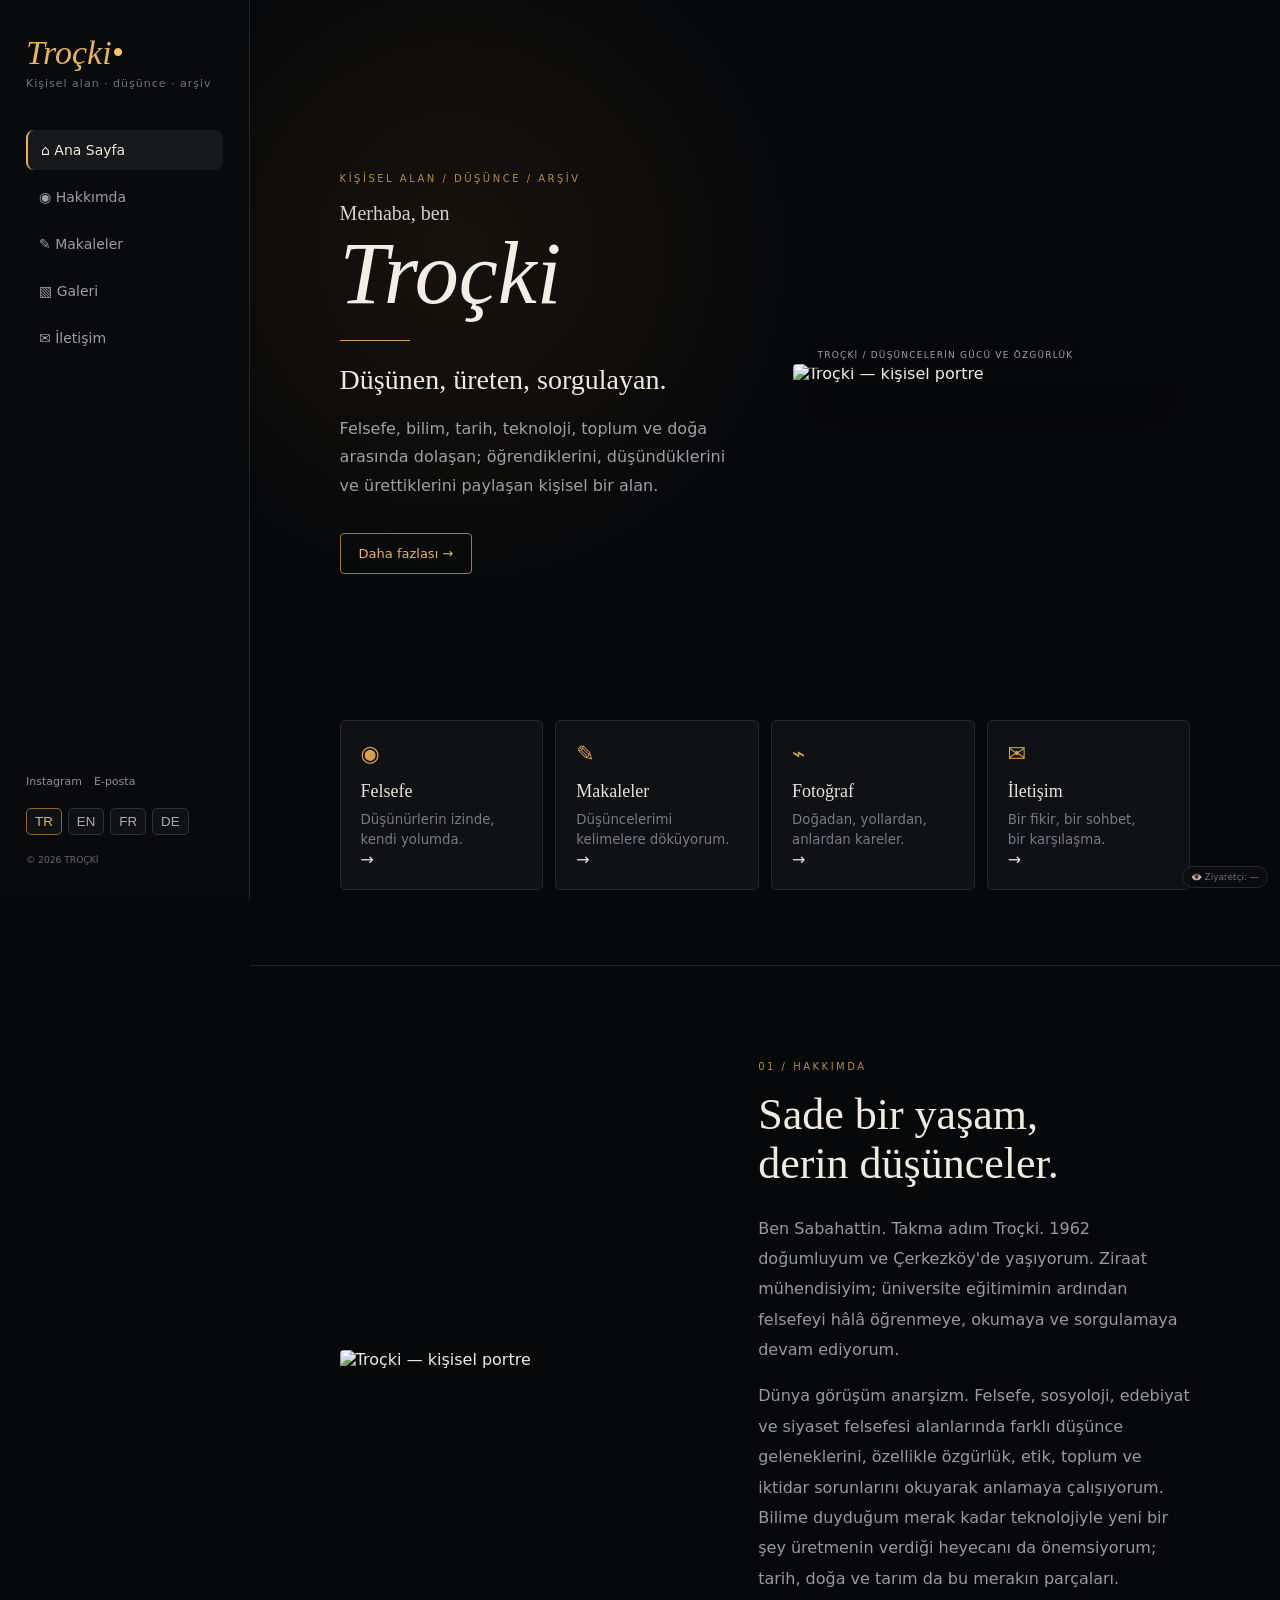
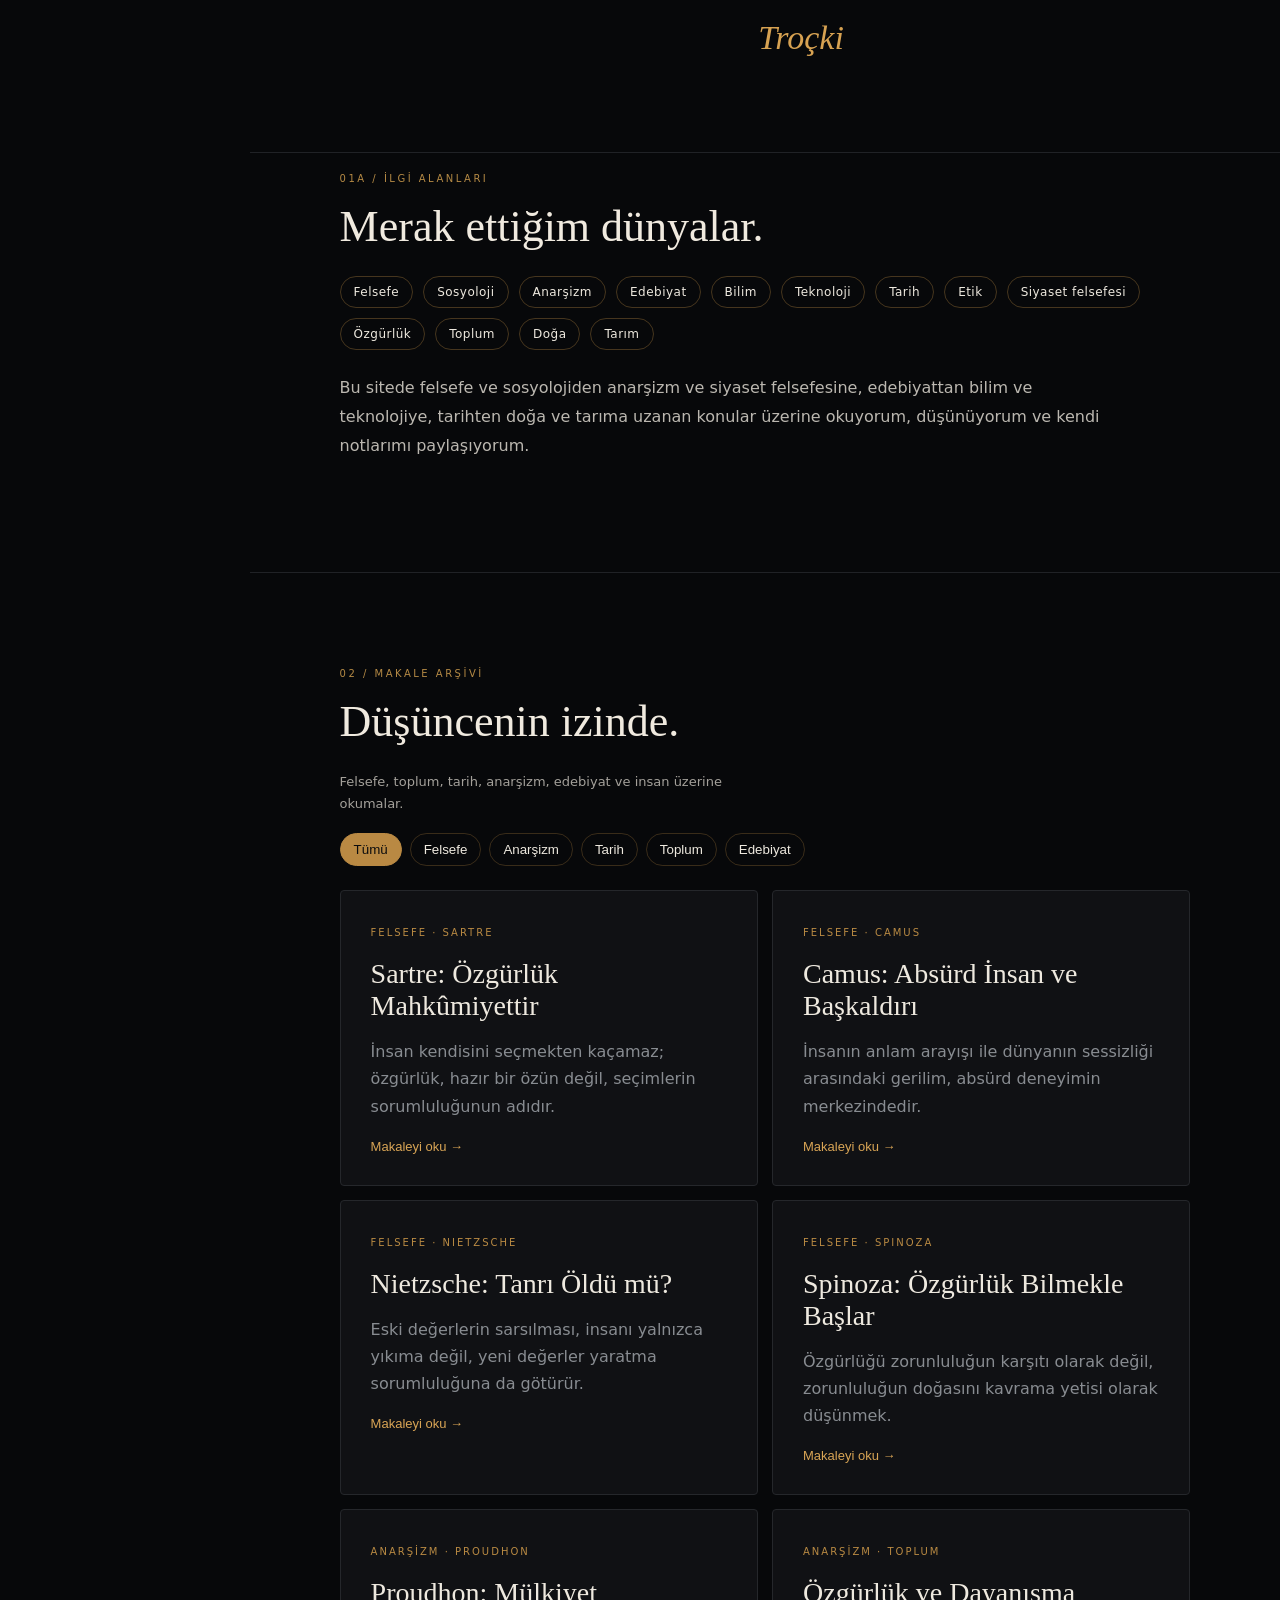
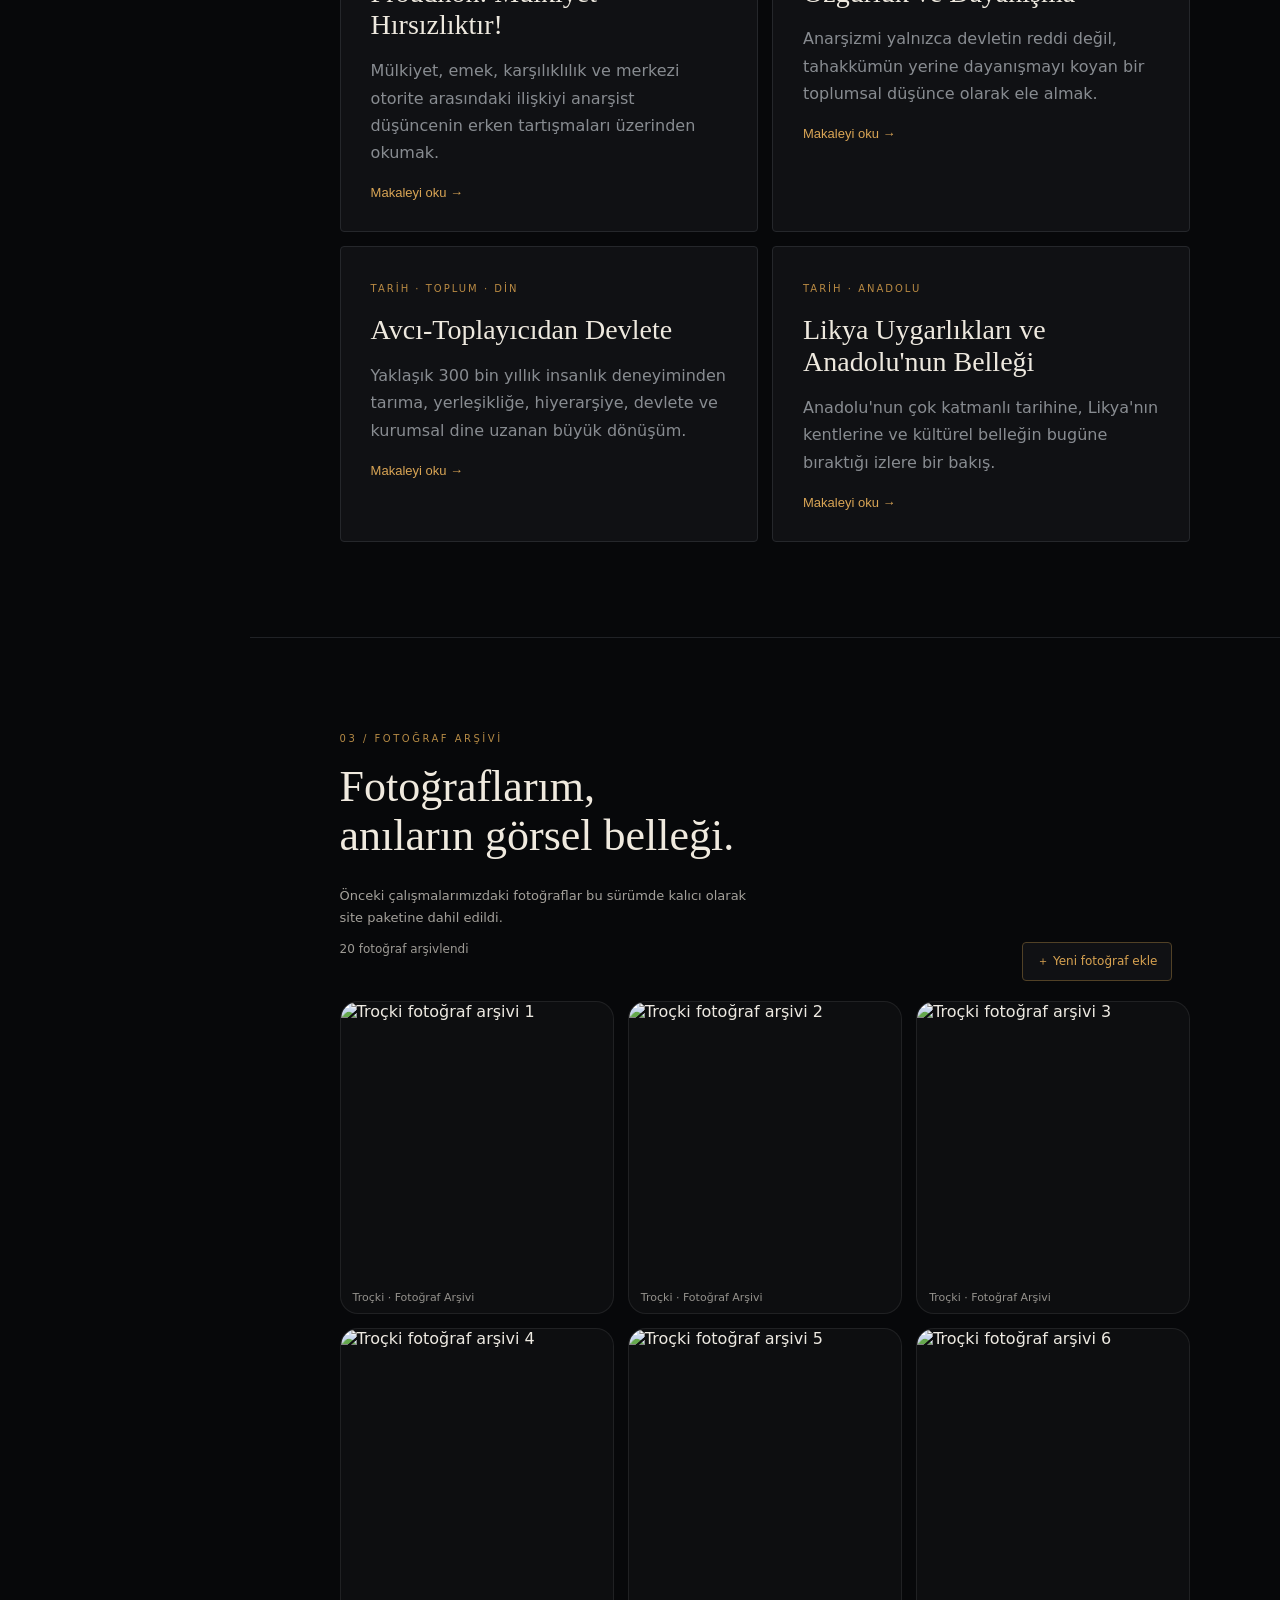
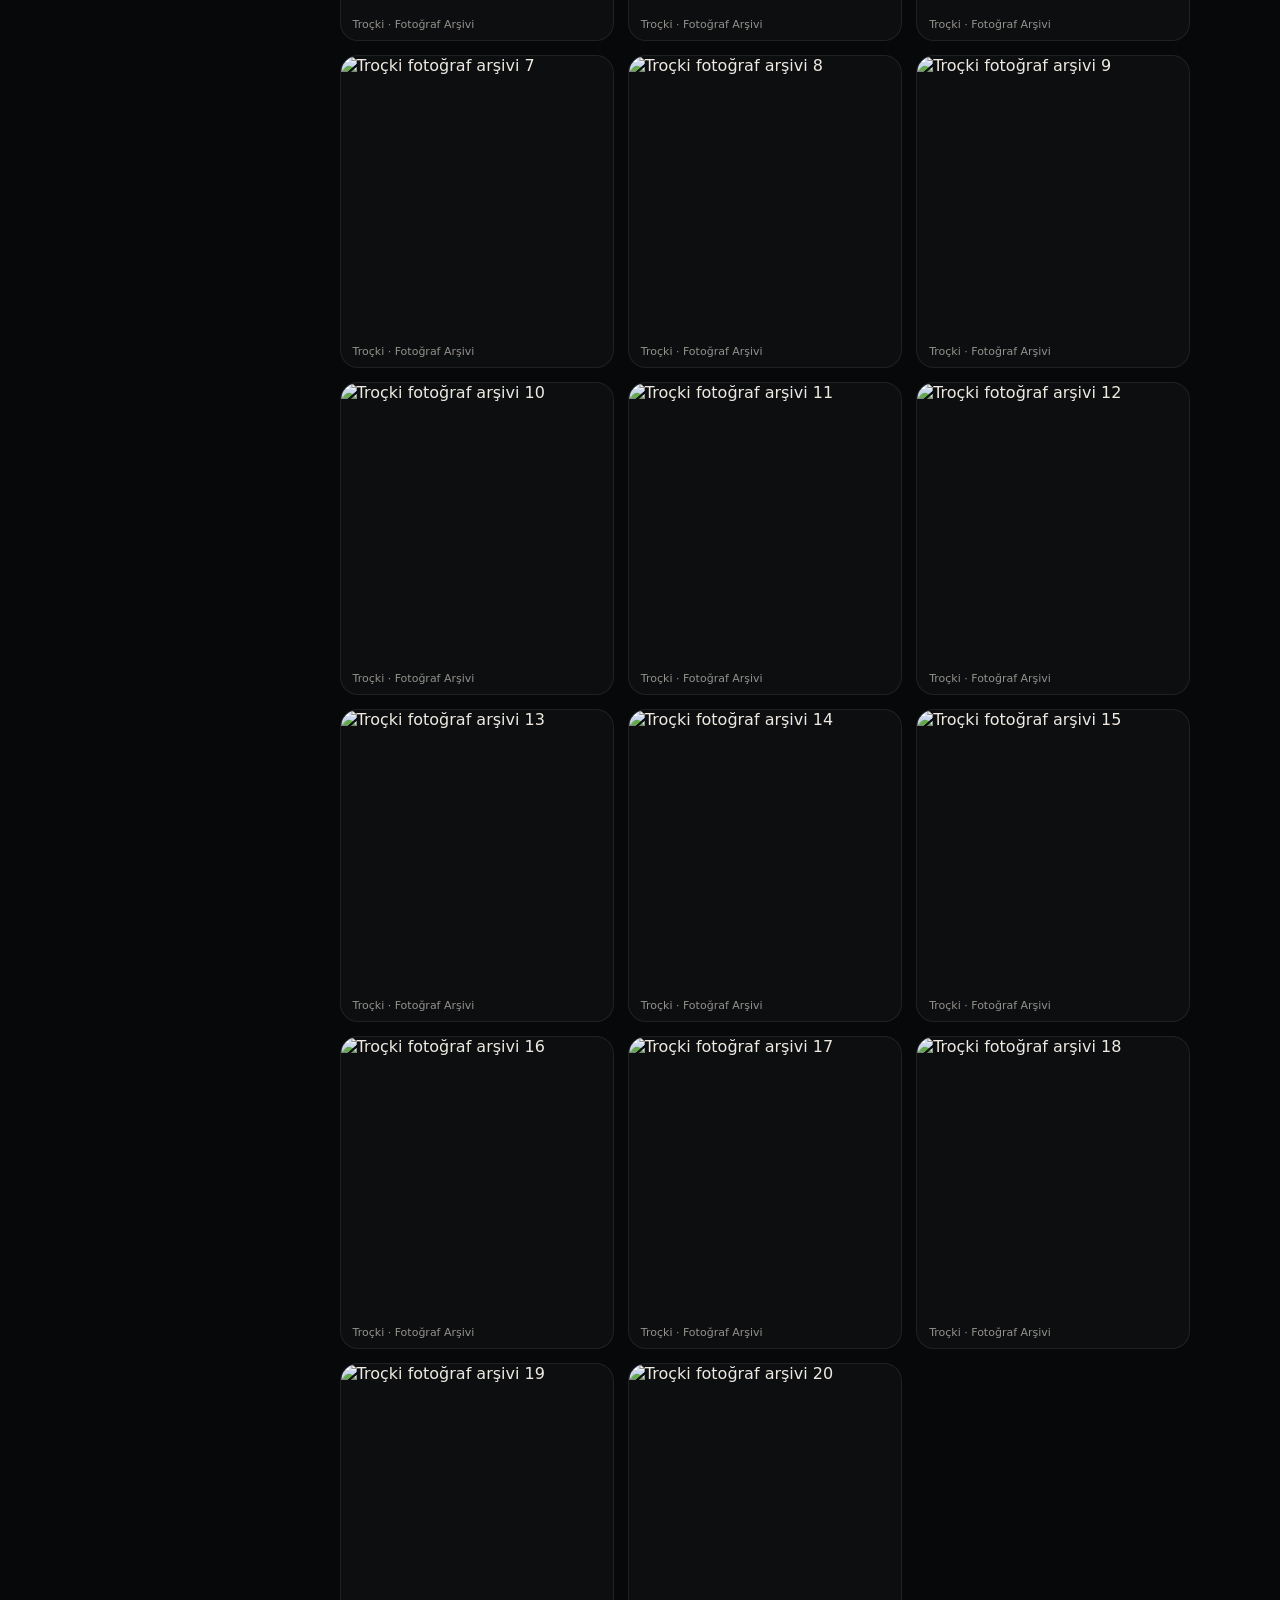
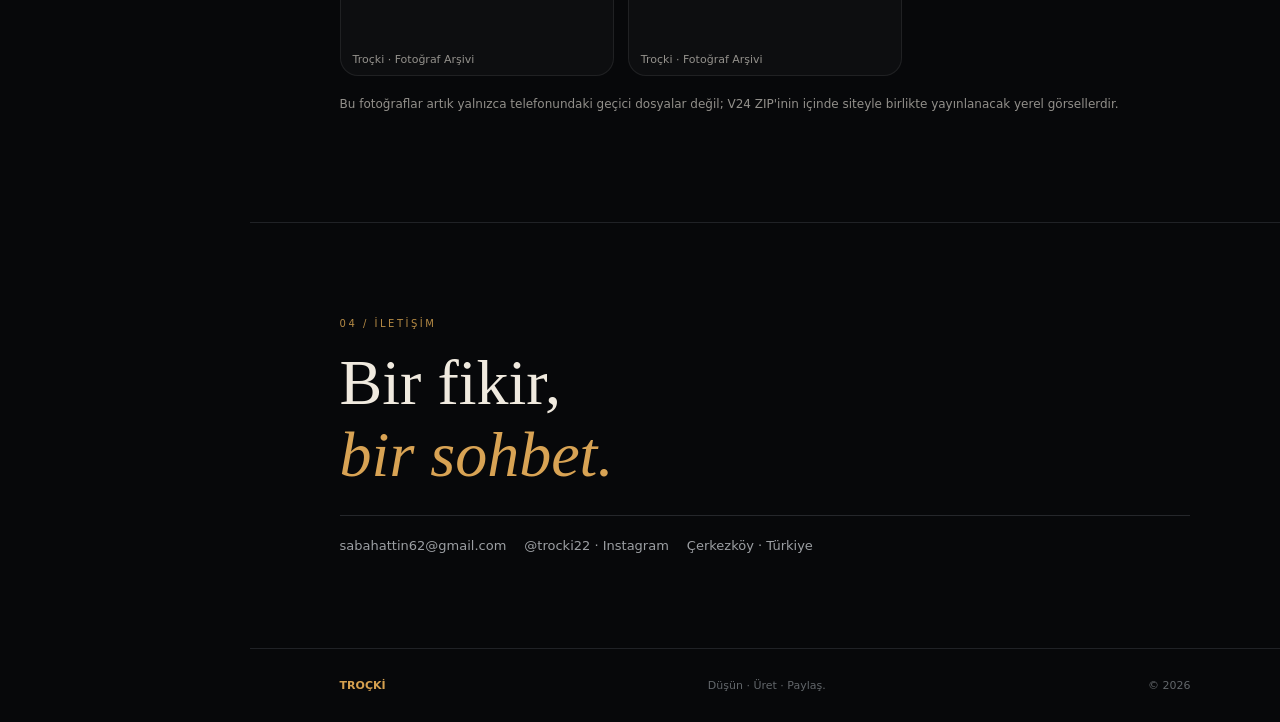
==== commit 719fe406: "Add files via upload" ====
--- a/index.html
+++ b/index.html
@@ -236,9 +236,10 @@
       </div>
 
       <div class="gallery-toolbar">
-        <div class="gallery-count">20 fotoğraf arşivlendi</div>
+        <div class="gallery-count" id="galleryCount">20 fotoğraf arşivlendi</div>
         <label class="upload-btn" for="photoInput">＋ Yeni fotoğraf ekle</label>
-        <input id="photoInput" type="file" accept="image/*" multiple>
+        <input id="photoInput" type="file" accept="image/jpeg,image/png,image/webp,image/gif" multiple>
+        <span id="uploadStatus" class="upload-status" role="status" aria-live="polite"></span>
       </div>
 
       <div id="galleryGrid" class="gallery-grid">
@@ -291,6 +292,8 @@
 
 <div class="visitor-counter">👁️ <span data-t="visitors">Ziyaretçi</span>: <strong id="visitor-count">—</strong></div>
 
+<script src="https://cdn.jsdelivr.net/npm/@supabase/supabase-js@2"></script>
+<script src="supabase-config.js"></script>
 <script src="app.js"></script>
 </body>
 </html>
--- a/style.css
+++ b/style.css
@@ -20,3 +20,5 @@
 .gallery-note{margin-top:18px;opacity:.6;font-size:12px;line-height:1.7}
 @media (max-width:900px){.gallery-grid{grid-template-columns:repeat(2,minmax(0,1fr))}.gallery-item img{height:240px}}
 @media (max-width:560px){.gallery-grid{grid-template-columns:1fr}.gallery-item img{height:360px}.gallery-count{width:100%;margin-bottom:6px}}
+
+.upload-status{display:inline-block;font-size:.85rem;opacity:0;transition:opacity .2s;color:inherit;margin-left:.5rem}.upload-status.error{color:#b33}.remote-photo{border-color:rgba(255,255,255,.16)}
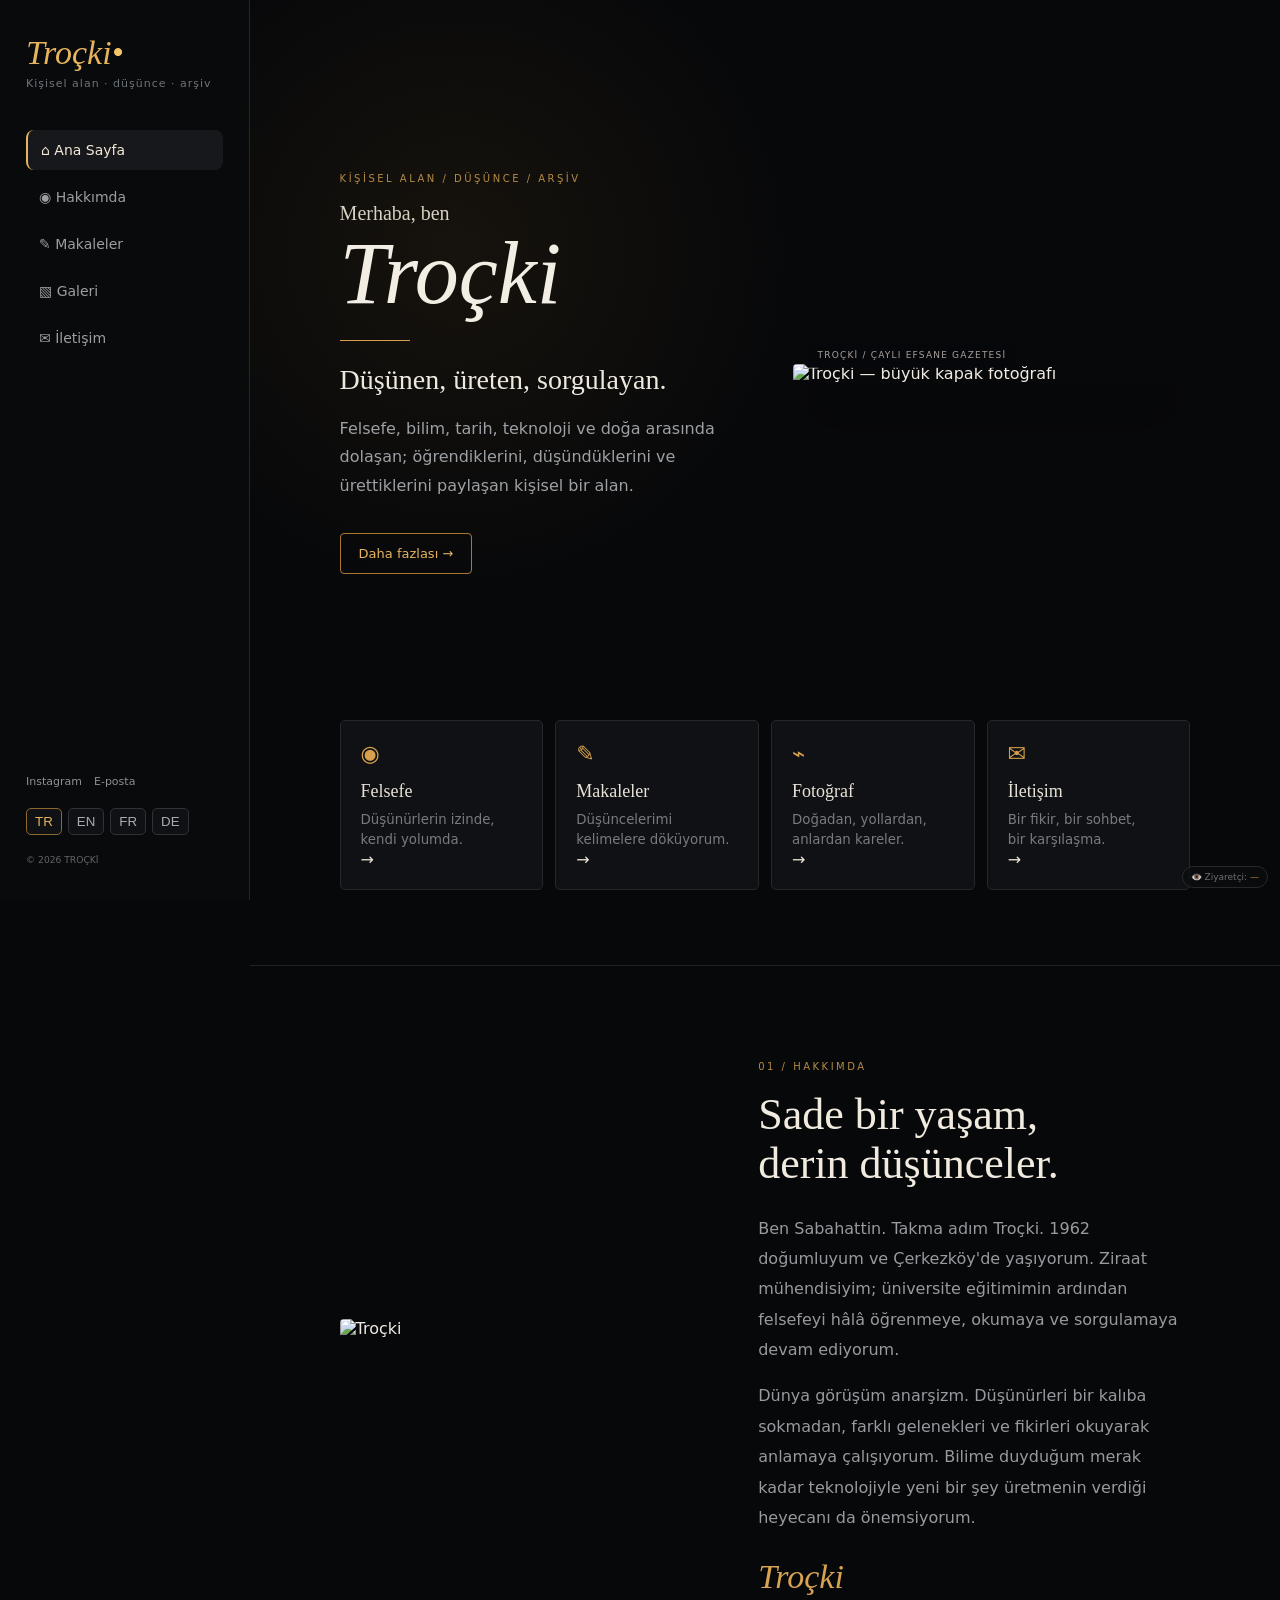
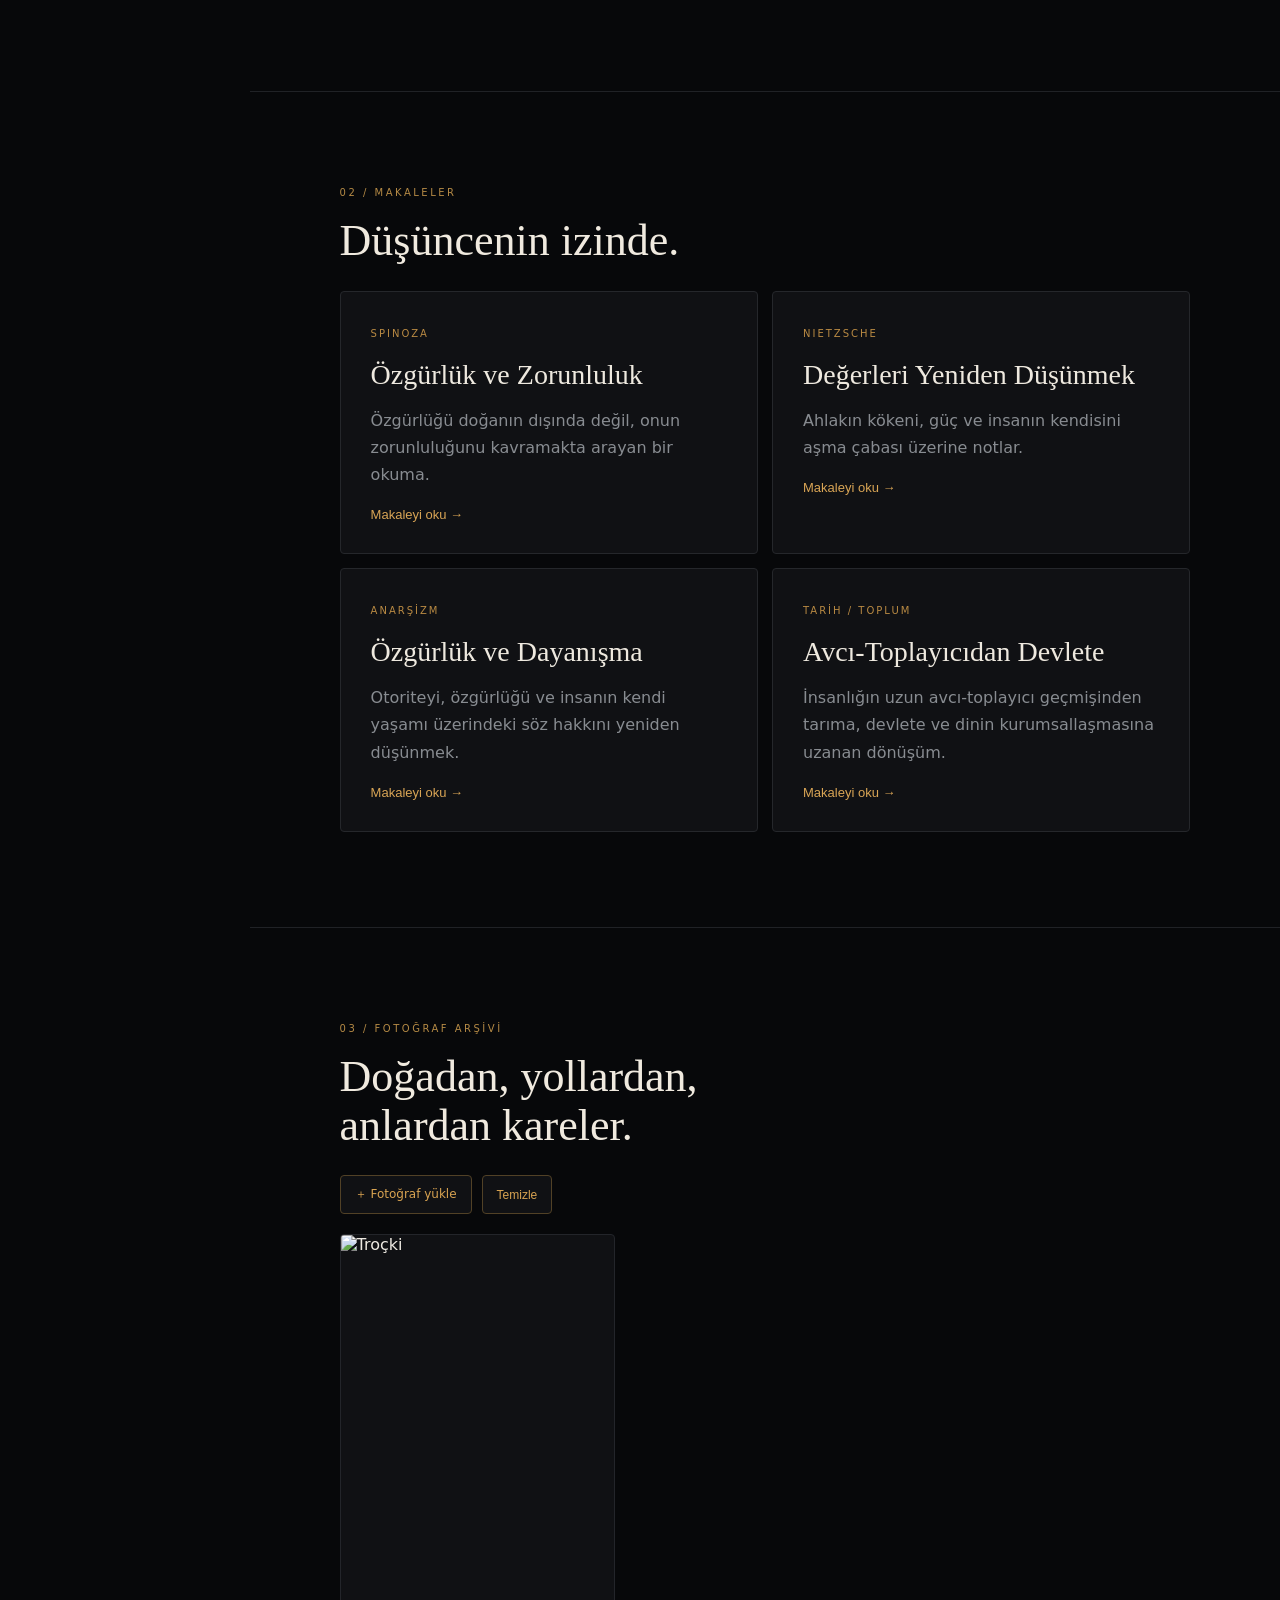
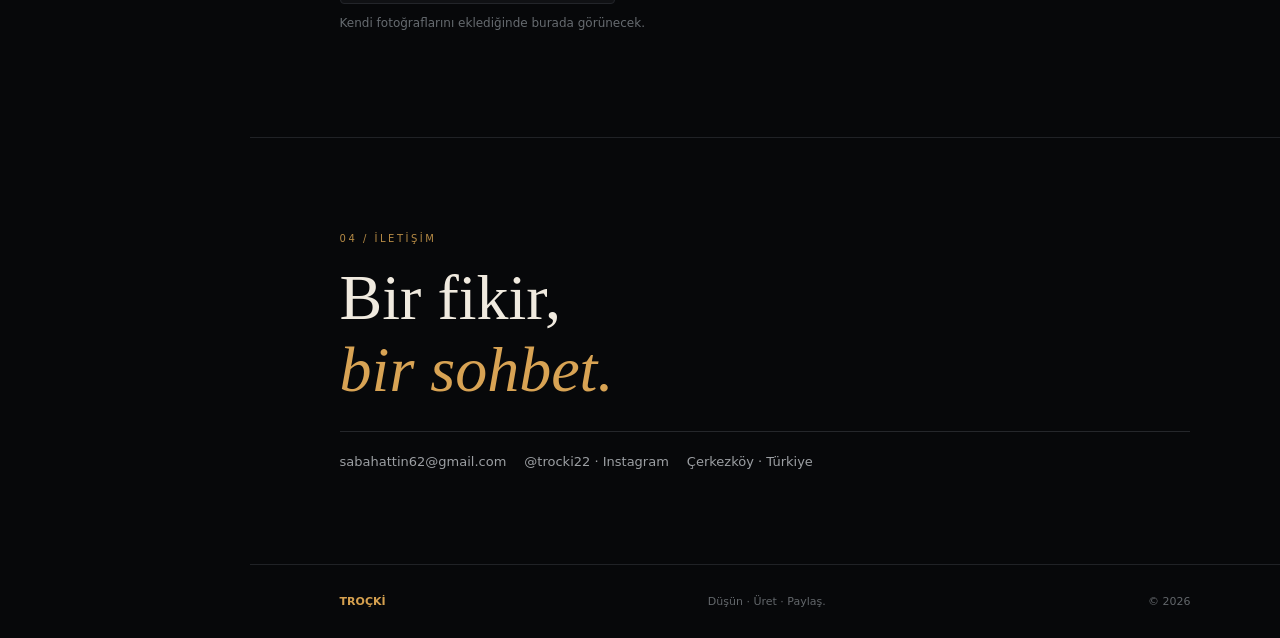
==== commit 39f15c0c: "Add files via upload" ====
--- a/index.html
+++ b/index.html
@@ -3,57 +3,10 @@
 <head>
 <meta charset="utf-8">
 <meta name="viewport" content="width=device-width, initial-scale=1.0">
+<meta name="theme-color" content="#08090b">
+<meta name="description" content="Troçki — düşünce, felsefe, bilim, teknoloji, doğa ve fotoğraf arşivi.">
+<title>TROÇKİ — Düşün · Üret · Paylaş</title>
 <link rel="stylesheet" href="style.css">
-<meta name="theme-color" content="#08090b">
-<meta name="description" content="Troçki — Sabahattin. Felsefe, sosyoloji, anarşizm, edebiyat, bilim, teknoloji, tarih, toplum, etik, özgürlük ve fotoğraf arşivi üzerine kişisel yazılar ve düşünceler.">
-<meta name="author" content="Sabahattin — Troçki">
-<meta name="robots" content="index, follow, max-image-preview:large, max-snippet:-1, max-video-preview:-1">
-<link rel="canonical" href="https://trocki.netlify.app/">
-
-<meta property="og:type" content="website">
-<meta property="og:title" content="Troçki — Felsefe, Sosyoloji, Anarşizm, Edebiyat ve Bilim">
-<meta property="og:description" content="Felsefe, sosyoloji, anarşizm, edebiyat, bilim, teknoloji, tarih ve toplum üzerine makaleler; kişisel fotoğraf arşivi ve düşünceler.">
-<meta property="og:url" content="https://trocki.netlify.app/">
-<meta property="og:image" content="https://trocki.netlify.app/assets/trocki.jpg">
-<meta property="og:locale" content="tr_TR">
-
-<meta name="twitter:card" content="summary_large_image">
-<meta name="twitter:title" content="Troçki — Felsefe, Sosyoloji, Anarşizm, Edebiyat ve Bilim">
-<meta name="twitter:description" content="Felsefe, sosyoloji, anarşizm, edebiyat, bilim, teknoloji ve tarih üzerine kişisel site.">
-<meta name="twitter:image" content="https://trocki.netlify.app/assets/trocki.jpg">
-
-<title>Troçki | Felsefe, Sosyoloji, Anarşizm, Edebiyat, Bilim ve Tarih</title>
-
-<script type="application/ld+json">
-{
-  "@context": "https://schema.org",
-  "@type": "Person",
-  "name": "Sabahattin",
-  "alternateName": "Troçki",
-  "url": "https://trocki.netlify.app/",
-  "image": "https://trocki.netlify.app/assets/trocki.jpg",
-  "jobTitle": "Ziraat Mühendisi",
-  "homeLocation": {
-    "@type": "Place",
-    "name": "Çerkezköy, Türkiye"
-  },
-  "sameAs": [
-    "https://www.instagram.com/trocki22/"
-  ]
-}
-</script>
-
-<script type="application/ld+json">
-{
-  "@context": "https://schema.org",
-  "@type": "WebSite",
-  "name": "Troçki",
-  "alternateName": "Sabahattin — Troçki",
-  "url": "https://trocki.netlify.app/",
-  "description": "Felsefe, sosyoloji, anarşizm, edebiyat, bilim, teknoloji, tarih ve fotoğraf üzerine kişisel site.",
-  "keywords": ["felsefe", "sosyoloji", "anarşizm", "edebiyat", "bilim", "teknoloji", "tarih", "etik", "özgürlük", "toplum", "doğa", "tarım"]
-}
-</script>
 </head>
 <body>
 <div class="site">
@@ -82,7 +35,7 @@
 
   <div class="mobile-top">
     <a class="brand" href="#anasayfa">Troçki<span>•</span></a>
-    <button id="menuBtn" aria-label="Menüyü aç/kapat" aria-expanded="false">☰</button>
+    <button id="menuBtn" aria-label="Menü">☰</button>
   </div>
 
   <main>
@@ -97,8 +50,8 @@
         <a class="outline-btn" href="#hakkimda" data-t="more">Daha fazlası →</a>
       </div>
       <div class="hero-photo-wrap">
-        <img src="assets/trocki.jpg" alt="Troçki — kişisel portre" class="hero-photo">
-        <div class="photo-caption">TROÇKİ / DÜŞÜNCELERİN GÜCÜ VE ÖZGÜRLÜK</div>
+        <img src="assets/kapak.jpg" alt="Troçki — büyük kapak fotoğrafı" class="hero-photo">
+        <div class="photo-caption">TROÇKİ / ÇAYLI EFSANE GAZETESİ</div>
       </div>
     </section>
 
@@ -110,162 +63,37 @@
     </section>
 
     <section id="hakkimda" class="about section">
-      <div class="about-photo"><img src="assets/trocki.jpg" alt="Troçki — kişisel portre"></div>
+      <div class="about-photo"><img src="assets/trocki.jpg" alt="Troçki"></div>
       <div class="about-copy">
         <div class="eyebrow">01 / HAKKIMDA</div>
         <h2 data-t="aboutTitle">Sade bir yaşam,<br>derin düşünceler.</h2>
         <p data-t="aboutText">Ben Sabahattin. Takma adım Troçki. 1962 doğumluyum ve Çerkezköy'de yaşıyorum. Ziraat mühendisiyim; üniversite eğitimimin ardından felsefeyi hâlâ öğrenmeye, okumaya ve sorgulamaya devam ediyorum.</p>
-        <p>Dünya görüşüm anarşizm. Felsefe, sosyoloji, edebiyat ve siyaset felsefesi alanlarında farklı düşünce geleneklerini, özellikle özgürlük, etik, toplum ve iktidar sorunlarını okuyarak anlamaya çalışıyorum. Bilime duyduğum merak kadar teknolojiyle yeni bir şey üretmenin verdiği heyecanı da önemsiyorum; tarih, doğa ve tarım da bu merakın parçaları.</p>
+        <p>Dünya görüşüm anarşizm. Düşünürleri bir kalıba sokmadan, farklı gelenekleri ve fikirleri okuyarak anlamaya çalışıyorum. Bilime duyduğum merak kadar teknolojiyle yeni bir şey üretmenin verdiği heyecanı da önemsiyorum.</p>
         <div class="signature">Troçki</div>
       </div>
     </section>
 
-    <section class="section interests-section" aria-labelledby="ilgi-alanlari">
-      <div class="section-head">
-        <div>
-          <div class="eyebrow">01A / İLGİ ALANLARI</div>
-          <h2 id="ilgi-alanlari">Merak ettiğim dünyalar.</h2>
-        </div>
-      </div>
-      <div class="interest-list">
-        <span>Felsefe</span>
-        <span>Sosyoloji</span>
-        <span>Anarşizm</span>
-        <span>Edebiyat</span>
-        <span>Bilim</span>
-        <span>Teknoloji</span>
-        <span>Tarih</span>
-        <span>Etik</span>
-        <span>Siyaset felsefesi</span>
-        <span>Özgürlük</span>
-        <span>Toplum</span>
-        <span>Doğa</span>
-        <span>Tarım</span>
-      </div>
-      <p class="interest-intro">
-        Bu sitede felsefe ve sosyolojiden anarşizm ve siyaset felsefesine,
-        edebiyattan bilim ve teknolojiye, tarihten doğa ve tarıma uzanan
-        konular üzerine okuyorum, düşünüyorum ve kendi notlarımı paylaşıyorum.
-      </p>
-    </section>
-
     <section id="makaleler" class="section">
-      <div class="section-head">
-        <div>
-          <div class="eyebrow">02 / MAKALE ARŞİVİ</div>
-          <h2 data-t="articleTitle">Düşüncenin izinde.</h2>
-        </div>
-        <p class="section-note">Felsefe, toplum, tarih, anarşizm, edebiyat ve insan üzerine okumalar.</p>
-      </div>
-
-      <div class="article-filters">
-        <button class="article-filter active" data-filter="all">Tümü</button>
-        <button class="article-filter" data-filter="felsefe">Felsefe</button>
-        <button class="article-filter" data-filter="anarşizm">Anarşizm</button>
-        <button class="article-filter" data-filter="tarih">Tarih</button>
-        <button class="article-filter" data-filter="toplum">Toplum</button>
-        <button class="article-filter" data-filter="edebiyat">Edebiyat</button>
-      </div>
-
+      <div class="section-head"><div><div class="eyebrow">02 / MAKALELER</div><h2 data-t="articleTitle">Düşüncenin izinde.</h2></div></div>
       <div class="article-grid">
-        <article class="article-card" data-category="felsefe">
-          <span>FELSEFE · SARTRE</span>
-          <h3>Sartre: Özgürlük Mahkûmiyettir</h3>
-          <p>İnsan kendisini seçmekten kaçamaz; özgürlük, hazır bir özün değil, seçimlerin sorumluluğunun adıdır.</p>
-          <button data-article="sartre">Makaleyi oku →</button>
-        </article>
-
-        <article class="article-card" data-category="felsefe">
-          <span>FELSEFE · CAMUS</span>
-          <h3>Camus: Absürd İnsan ve Başkaldırı</h3>
-          <p>İnsanın anlam arayışı ile dünyanın sessizliği arasındaki gerilim, absürd deneyimin merkezindedir.</p>
-          <button data-article="camus">Makaleyi oku →</button>
-        </article>
-
-        <article class="article-card" data-category="felsefe">
-          <span>FELSEFE · NIETZSCHE</span>
-          <h3>Nietzsche: Tanrı Öldü mü?</h3>
-          <p>Eski değerlerin sarsılması, insanı yalnızca yıkıma değil, yeni değerler yaratma sorumluluğuna da götürür.</p>
-          <button data-article="nietzsche">Makaleyi oku →</button>
-        </article>
-
-        <article class="article-card" data-category="felsefe">
-          <span>FELSEFE · SPINOZA</span>
-          <h3>Spinoza: Özgürlük Bilmekle Başlar</h3>
-          <p>Özgürlüğü zorunluluğun karşıtı olarak değil, zorunluluğun doğasını kavrama yetisi olarak düşünmek.</p>
-          <button data-article="spinoza">Makaleyi oku →</button>
-        </article>
-
-        <article class="article-card" data-category="anarşizm">
-          <span>ANARŞİZM · PROUDHON</span>
-          <h3>Proudhon: Mülkiyet Hırsızlıktır!</h3>
-          <p>Mülkiyet, emek, karşılıklılık ve merkezi otorite arasındaki ilişkiyi anarşist düşüncenin erken tartışmaları üzerinden okumak.</p>
-          <button data-article="proudhon">Makaleyi oku →</button>
-        </article>
-
-        <article class="article-card" data-category="anarşizm">
-          <span>ANARŞİZM · TOPLUM</span>
-          <h3>Özgürlük ve Dayanışma</h3>
-          <p>Anarşizmi yalnızca devletin reddi değil, tahakkümün yerine dayanışmayı koyan bir toplumsal düşünce olarak ele almak.</p>
-          <button data-article="anarchism">Makaleyi oku →</button>
-        </article>
-
-        <article class="article-card" data-category="tarih">
-          <span>TARİH · TOPLUM · DİN</span>
-          <h3>Avcı-Toplayıcıdan Devlete</h3>
-          <p>Yaklaşık 300 bin yıllık insanlık deneyiminden tarıma, yerleşikliğe, hiyerarşiye, devlete ve kurumsal dine uzanan büyük dönüşüm.</p>
-          <button data-article="history">Makaleyi oku →</button>
-        </article>
-
-        <article class="article-card" data-category="tarih">
-          <span>TARİH · ANADOLU</span>
-          <h3>Likya Uygarlıkları ve Anadolu'nun Belleği</h3>
-          <p>Anadolu'nun çok katmanlı tarihine, Likya'nın kentlerine ve kültürel belleğin bugüne bıraktığı izlere bir bakış.</p>
-          <button data-article="lycia">Makaleyi oku →</button>
-        </article>
+        <article class="article-card"><span>SPINOZA</span><h3>Özgürlük ve Zorunluluk</h3><p>Özgürlüğü doğanın dışında değil, onun zorunluluğunu kavramakta arayan bir okuma.</p><button data-article="spinoza">Makaleyi oku →</button></article>
+        <article class="article-card"><span>NIETZSCHE</span><h3>Değerleri Yeniden Düşünmek</h3><p>Ahlakın kökeni, güç ve insanın kendisini aşma çabası üzerine notlar.</p><button data-article="nietzsche">Makaleyi oku →</button></article>
+        <article class="article-card"><span>ANARŞİZM</span><h3>Özgürlük ve Dayanışma</h3><p>Otoriteyi, özgürlüğü ve insanın kendi yaşamı üzerindeki söz hakkını yeniden düşünmek.</p><button data-article="anarchism">Makaleyi oku →</button></article>
+        <article class="article-card"><span>TARİH / TOPLUM</span><h3>Avcı-Toplayıcıdan Devlete</h3><p>İnsanlığın uzun avcı-toplayıcı geçmişinden tarıma, devlete ve dinin kurumsallaşmasına uzanan dönüşüm.</p><button data-article="history">Makaleyi oku →</button></article>
       </div>
     </section>
 
     <section id="galeri" class="section gallery-section">
-      <div class="section-head">
-        <div>
-          <div class="eyebrow">03 / FOTOĞRAF ARŞİVİ</div>
-          <h2>Fotoğraflarım,<br>anıların görsel belleği.</h2>
-        </div>
-        <p class="section-note">Önceki çalışmalarımızdaki fotoğraflar bu sürümde kalıcı olarak site paketine dahil edildi.</p>
+      <div class="section-head"><div><div class="eyebrow">03 / FOTOĞRAF ARŞİVİ</div><h2>Doğadan, yollardan,<br>anlardan kareler.</h2></div></div>
+      <div class="gallery-toolbar">
+        <label class="upload-btn" for="photoInput">＋ Fotoğraf yükle</label>
+        <input id="photoInput" type="file" accept="image/*" multiple>
+        <button id="clearBtn" class="ghost-btn">Temizle</button>
       </div>
-
-      <div class="gallery-toolbar">
-        <div class="gallery-count" id="galleryCount">20 fotoğraf arşivlendi</div>
-        <label class="upload-btn" for="photoInput">＋ Yeni fotoğraf ekle</label>
-        <input id="photoInput" type="file" accept="image/jpeg,image/png,image/webp,image/gif" multiple>
-        <span id="uploadStatus" class="upload-status" role="status" aria-live="polite"></span>
+      <div id="galleryGrid" class="gallery-grid">
+        <div class="gallery-item featured"><img src="assets/trocki.jpg" alt="Troçki"></div>
       </div>
-
-      <div id="galleryGrid" class="gallery-grid">
-        <figure class="gallery-item"><img src="assets/gallery/foto-01.png" alt="Troçki fotoğraf arşivi 1" loading="lazy"><figcaption>Troçki · Fotoğraf Arşivi</figcaption></figure>
-        <figure class="gallery-item"><img src="assets/gallery/foto-02.webp" alt="Troçki fotoğraf arşivi 2" loading="lazy"><figcaption>Troçki · Fotoğraf Arşivi</figcaption></figure>
-        <figure class="gallery-item"><img src="assets/gallery/foto-03.webp" alt="Troçki fotoğraf arşivi 3" loading="lazy"><figcaption>Troçki · Fotoğraf Arşivi</figcaption></figure>
-        <figure class="gallery-item"><img src="assets/gallery/foto-04.png" alt="Troçki fotoğraf arşivi 4" loading="lazy"><figcaption>Troçki · Fotoğraf Arşivi</figcaption></figure>
-        <figure class="gallery-item"><img src="assets/gallery/foto-05.jpeg" alt="Troçki fotoğraf arşivi 5" loading="lazy"><figcaption>Troçki · Fotoğraf Arşivi</figcaption></figure>
-        <figure class="gallery-item"><img src="assets/gallery/foto-06.png" alt="Troçki fotoğraf arşivi 6" loading="lazy"><figcaption>Troçki · Fotoğraf Arşivi</figcaption></figure>
-        <figure class="gallery-item"><img src="assets/gallery/foto-07.jpeg" alt="Troçki fotoğraf arşivi 7" loading="lazy"><figcaption>Troçki · Fotoğraf Arşivi</figcaption></figure>
-        <figure class="gallery-item"><img src="assets/gallery/foto-08.png" alt="Troçki fotoğraf arşivi 8" loading="lazy"><figcaption>Troçki · Fotoğraf Arşivi</figcaption></figure>
-        <figure class="gallery-item"><img src="assets/gallery/foto-09.png" alt="Troçki fotoğraf arşivi 9" loading="lazy"><figcaption>Troçki · Fotoğraf Arşivi</figcaption></figure>
-        <figure class="gallery-item"><img src="assets/gallery/foto-10.png" alt="Troçki fotoğraf arşivi 10" loading="lazy"><figcaption>Troçki · Fotoğraf Arşivi</figcaption></figure>
-        <figure class="gallery-item"><img src="assets/gallery/foto-11.png" alt="Troçki fotoğraf arşivi 11" loading="lazy"><figcaption>Troçki · Fotoğraf Arşivi</figcaption></figure>
-        <figure class="gallery-item"><img src="assets/gallery/foto-12.jpeg" alt="Troçki fotoğraf arşivi 12" loading="lazy"><figcaption>Troçki · Fotoğraf Arşivi</figcaption></figure>
-        <figure class="gallery-item"><img src="assets/gallery/foto-13.png" alt="Troçki fotoğraf arşivi 13" loading="lazy"><figcaption>Troçki · Fotoğraf Arşivi</figcaption></figure>
-        <figure class="gallery-item"><img src="assets/gallery/foto-14.png" alt="Troçki fotoğraf arşivi 14" loading="lazy"><figcaption>Troçki · Fotoğraf Arşivi</figcaption></figure>
-        <figure class="gallery-item"><img src="assets/gallery/foto-15.jpeg" alt="Troçki fotoğraf arşivi 15" loading="lazy"><figcaption>Troçki · Fotoğraf Arşivi</figcaption></figure>
-        <figure class="gallery-item"><img src="assets/gallery/foto-16.png" alt="Troçki fotoğraf arşivi 16" loading="lazy"><figcaption>Troçki · Fotoğraf Arşivi</figcaption></figure>
-        <figure class="gallery-item"><img src="assets/gallery/foto-17.png" alt="Troçki fotoğraf arşivi 17" loading="lazy"><figcaption>Troçki · Fotoğraf Arşivi</figcaption></figure>
-        <figure class="gallery-item"><img src="assets/gallery/foto-18.png" alt="Troçki fotoğraf arşivi 18" loading="lazy"><figcaption>Troçki · Fotoğraf Arşivi</figcaption></figure>
-        <figure class="gallery-item"><img src="assets/gallery/foto-19.png" alt="Troçki fotoğraf arşivi 19" loading="lazy"><figcaption>Troçki · Fotoğraf Arşivi</figcaption></figure>
-        <figure class="gallery-item"><img src="assets/gallery/foto-20.png" alt="Troçki fotoğraf arşivi 20" loading="lazy"><figcaption>Troçki · Fotoğraf Arşivi</figcaption></figure>
-      </div>
-
-      <p class="gallery-note">Bu fotoğraflar artık yalnızca telefonundaki geçici dosyalar değil; V24 ZIP'inin içinde siteyle birlikte yayınlanacak yerel görsellerdir.</p>
+      <p id="empty" class="empty">Kendi fotoğraflarını eklediğinde burada görünecek.</p>
     </section>
 
     <section id="iletisim" class="section contact">
@@ -292,8 +120,6 @@
 
 <div class="visitor-counter">👁️ <span data-t="visitors">Ziyaretçi</span>: <strong id="visitor-count">—</strong></div>
 
-<script src="https://cdn.jsdelivr.net/npm/@supabase/supabase-js@2"></script>
-<script src="supabase-config.js"></script>
 <script src="app.js"></script>
 </body>
 </html>
--- a/style.css
+++ b/style.css
@@ -1,24 +1,4 @@
 
-*{box-sizing:border-box}html{scroll-behavior:smooth}body{margin:0;background:#07080a;color:#eee9df;font-family:Inter,system-ui,-apple-system,BlinkMacSystemFont,"Segoe UI",sans-serif}.site{display:flex;min-height:100vh}.sidebar{position:fixed;left:0;top:0;bottom:0;width:250px;background:#090a0c;border-right:1px solid #24262a;padding:34px 26px;display:flex;flex-direction:column;z-index:20}.brand{font:italic 34px Georgia,serif;color:#e7b45e;text-decoration:none}.brand span{color:#f4c46b}.brand-sub{font-size:11px;color:#6f747a;letter-spacing:1px;margin:5px 0 40px}.sidebar nav{display:grid;gap:7px}.sidebar nav a{color:#9b9da1;text-decoration:none;padding:12px 13px;border-radius:8px;font-size:14px;transition:.2s}.sidebar nav a:hover,.sidebar nav a.active{color:#f1e8d8;background:#17181b}.sidebar nav a.active{border-left:2px solid #e7b45e}.side-bottom{margin-top:auto;color:#64676b;font-size:11px}.socials{display:flex;gap:12px;margin-bottom:20px}.socials a{color:#8d9095;text-decoration:none}.langs{display:flex;gap:6px;margin-bottom:18px}.langs button{border:1px solid #303238;background:#101114;color:#a9abad;border-radius:5px;padding:5px 8px;cursor:pointer}.langs button.active{color:#e7b45e;border-color:#8d6831}.mobile-top{display:none}main{margin-left:250px;width:calc(100% - 250px)}.hero{min-height:720px;padding:82px 7vw 55px;display:grid;grid-template-columns:1fr 1fr;gap:55px;align-items:center;background:radial-gradient(circle at 20% 35%,rgba(181,128,44,.09),transparent 36%)}.hero-copy{max-width:620px}.eyebrow{font-size:10px;letter-spacing:2.5px;color:#b58a45;margin-bottom:18px}.hello{font:20px Georgia,serif;color:#d8d0c2}.hero h1{font:italic 88px/1 Georgia,serif;margin:5px 0;color:#f3eee4}.gold-line{height:1px;width:70px;background:#d6a04d;margin:22px 0}.hero h2{font:28px/1.2 Georgia,serif;font-weight:400;margin:0 0 18px}.hero p{color:#9da0a4;line-height:1.8;max-width:530px}.outline-btn{display:inline-block;margin-top:16px;border:1px solid #a77832;color:#e7b45e;text-decoration:none;padding:12px 18px;border-radius:4px;font-size:13px}.hero-photo-wrap{position:relative}.hero-photo{display:block;width:100%;max-height:610px;object-fit:cover;object-position:center;border-radius:4px;filter:saturate(.82) contrast(1.03);box-shadow:0 25px 70px rgba(0,0,0,.45)}.photo-caption{position:absolute;bottom:15px;left:15px;background:rgba(7,8,10,.82);padding:8px 10px;color:#a9a19a;font-size:9px;letter-spacing:1.2px}.feature-grid{padding:0 7vw 75px;display:grid;grid-template-columns:repeat(4,1fr);gap:12px}.feature{min-height:150px;background:#101114;border:1px solid #25272b;border-radius:5px;padding:20px;color:#e9e2d7;text-decoration:none;display:flex;flex-direction:column;transition:.2s}.feature:hover{transform:translateY(-3px);border-color:#6d5229}.feature span{color:#d6a04d;font-size:22px}.feature b{margin:15px 0 8px;font:18px Georgia,serif}.feature small{color:#777b80;line-height:1.5;flex:1}.section{padding:95px 7vw;border-top:1px solid #202226}.about{display:grid;grid-template-columns:.9fr 1.1fr;gap:65px;align-items:center}.about-photo img{width:100%;max-height:580px;object-fit:cover;border-radius:4px;filter:saturate(.75)}.about h2,.section h2{font:44px/1.12 Georgia,serif;font-weight:400;margin:0 0 25px;color:#f0eadf}.about-copy p{color:#979a9e;line-height:1.9}.signature{font:italic 34px Georgia,serif;color:#d7a252;margin-top:25px}.article-grid{display:grid;grid-template-columns:repeat(2,1fr);gap:14px}.article-card{background:#101114;border:1px solid #25272b;padding:30px;min-height:245px;border-radius:4px}.article-card span{font-size:10px;letter-spacing:2px;color:#b98a43}.article-card h3{font:28px Georgia,serif;font-weight:400;margin:18px 0 10px}.article-card p{color:#888c91;line-height:1.7}.article-card button,.ghost-btn{background:transparent;border:0;color:#d9a555;padding:0;cursor:pointer;font-size:13px}.gallery-toolbar{display:flex;gap:10px;margin:0 0 20px}.upload-btn,.ghost-btn{border:1px solid #514126;padding:10px 14px;border-radius:4px;color:#d8a351;background:#101114;cursor:pointer;font-size:12px}.gallery-toolbar input{display:none}.gallery-grid{display:grid;grid-template-columns:repeat(3,1fr);gap:12px}.gallery-item{background:#101114;min-height:180px;overflow:hidden;border-radius:4px;border:1px solid #23252a}.gallery-item.featured{grid-row:span 2;min-height:370px}.gallery-item img{width:100%;height:100%;min-height:180px;object-fit:cover;display:block;filter:saturate(.78)}.empty{color:#666b70;font-size:12px}.contact h2{font-size:64px}.contact h2 em{color:#d8a354;font-style:italic}.contact-row{display:flex;flex-wrap:wrap;gap:18px;border-top:1px solid #25272b;padding-top:22px}.contact-row a,.contact-row span{color:#9c9fa3;text-decoration:none;font-size:13px}.contact-row a:hover{color:#d8a354}footer{padding:30px 7vw;border-top:1px solid #202226;color:#62666a;font-size:11px;display:flex;justify-content:space-between}footer strong{color:#d5a04f}.modal{display:none;position:fixed;inset:0;background:rgba(0,0,0,.78);z-index:50;padding:30px;align-items:center;justify-content:center}.modal.show{display:flex}.modal-box{background:#111317;border:1px solid #33363c;max-width:760px;max-height:85vh;overflow:auto;padding:35px;border-radius:5px;position:relative}.modal-box h2{font:34px Georgia,serif}.modal-box p{color:#a6a9ad;line-height:1.8}.modal-box #closeModal{position:absolute;right:15px;top:10px;border:0;background:none;color:#aaa;font-size:28px;cursor:pointer}.visitor-counter{position:fixed;right:12px;bottom:12px;background:rgba(12,13,15,.82);border:1px solid #2b2d31;color:#777b80;padding:5px 8px;border-radius:12px;font-size:9px;z-index:30;opacity:.9}.visitor-counter strong{color:#d8a354}@media(max-width:900px){.sidebar{display:flex;transform:translateX(-105%);transition:transform .25s ease;box-shadow:18px 0 50px rgba(0,0,0,.55);width:280px;z-index:70}.sidebar.open{transform:translateX(0)}.mobile-top{display:flex;position:fixed;top:0;left:0;right:0;height:65px;background:rgba(8,9,11,.96);border-bottom:1px solid #25272b;align-items:center;justify-content:space-between;padding:0 20px;z-index:40}.mobile-top .brand{font-size:27px}.mobile-top button{background:none;border:0;color:#ddd;font-size:25px}main{margin-left:0;width:100%;padding-top:65px}.hero{grid-template-columns:1fr;padding:60px 24px 40px;min-height:auto}.hero h1{font-size:70px}.feature-grid{grid-template-columns:1fr 1fr;padding:0 24px 50px}.section{padding:65px 24px}.about{grid-template-columns:1fr;gap:30px}.article-grid{grid-template-columns:1fr}.gallery-grid{grid-template-columns:1fr 1fr}.gallery-item.featured{grid-row:auto;min-height:300px}.contact h2{font-size:48px}footer{padding:25px 24px;gap:10px;flex-wrap:wrap}}@media(max-width:520px){.feature-grid,.gallery-grid{grid-template-columns:1fr}.hero h1{font-size:58px}.hero h2{font-size:23px}.section h2{font-size:36px}.visitor-counter{right:10px;bottom:10px}}
+*{box-sizing:border-box}html{scroll-behavior:smooth}body{margin:0;background:#07080a;color:#eee9df;font-family:Inter,system-ui,-apple-system,BlinkMacSystemFont,"Segoe UI",sans-serif}.site{display:flex;min-height:100vh}.sidebar{position:fixed;left:0;top:0;bottom:0;width:250px;background:#090a0c;border-right:1px solid #24262a;padding:34px 26px;display:flex;flex-direction:column;z-index:20}.brand{font:italic 34px Georgia,serif;color:#e7b45e;text-decoration:none}.brand span{color:#f4c46b}.brand-sub{font-size:11px;color:#6f747a;letter-spacing:1px;margin:5px 0 40px}.sidebar nav{display:grid;gap:7px}.sidebar nav a{color:#9b9da1;text-decoration:none;padding:12px 13px;border-radius:8px;font-size:14px;transition:.2s}.sidebar nav a:hover,.sidebar nav a.active{color:#f1e8d8;background:#17181b}.sidebar nav a.active{border-left:2px solid #e7b45e}.side-bottom{margin-top:auto;color:#64676b;font-size:11px}.socials{display:flex;gap:12px;margin-bottom:20px}.socials a{color:#8d9095;text-decoration:none}.langs{display:flex;gap:6px;margin-bottom:18px}.langs button{border:1px solid #303238;background:#101114;color:#a9abad;border-radius:5px;padding:5px 8px;cursor:pointer}.langs button.active{color:#e7b45e;border-color:#8d6831}.mobile-top{display:none}main{margin-left:250px;width:calc(100% - 250px)}.hero{min-height:720px;padding:82px 7vw 55px;display:grid;grid-template-columns:1fr 1fr;gap:55px;align-items:center;background:radial-gradient(circle at 20% 35%,rgba(181,128,44,.09),transparent 36%)}.hero-copy{max-width:620px}.eyebrow{font-size:10px;letter-spacing:2.5px;color:#b58a45;margin-bottom:18px}.hello{font:20px Georgia,serif;color:#d8d0c2}.hero h1{font:italic 88px/1 Georgia,serif;margin:5px 0;color:#f3eee4}.gold-line{height:1px;width:70px;background:#d6a04d;margin:22px 0}.hero h2{font:28px/1.2 Georgia,serif;font-weight:400;margin:0 0 18px}.hero p{color:#9da0a4;line-height:1.8;max-width:530px}.outline-btn{display:inline-block;margin-top:16px;border:1px solid #a77832;color:#e7b45e;text-decoration:none;padding:12px 18px;border-radius:4px;font-size:13px}.hero-photo-wrap{position:relative}.hero-photo{display:block;width:100%;max-height:610px;object-fit:cover;object-position:center;border-radius:4px;filter:saturate(.82) contrast(1.03);box-shadow:0 25px 70px rgba(0,0,0,.45)}.photo-caption{position:absolute;bottom:15px;left:15px;background:rgba(7,8,10,.82);padding:8px 10px;color:#a9a19a;font-size:9px;letter-spacing:1.2px}.feature-grid{padding:0 7vw 75px;display:grid;grid-template-columns:repeat(4,1fr);gap:12px}.feature{min-height:150px;background:#101114;border:1px solid #25272b;border-radius:5px;padding:20px;color:#e9e2d7;text-decoration:none;display:flex;flex-direction:column;transition:.2s}.feature:hover{transform:translateY(-3px);border-color:#6d5229}.feature span{color:#d6a04d;font-size:22px}.feature b{margin:15px 0 8px;font:18px Georgia,serif}.feature small{color:#777b80;line-height:1.5;flex:1}.section{padding:95px 7vw;border-top:1px solid #202226}.about{display:grid;grid-template-columns:.9fr 1.1fr;gap:65px;align-items:center}.about-photo img{width:100%;max-height:580px;object-fit:cover;border-radius:4px;filter:saturate(.75)}.about h2,.section h2{font:44px/1.12 Georgia,serif;font-weight:400;margin:0 0 25px;color:#f0eadf}.about-copy p{color:#979a9e;line-height:1.9}.signature{font:italic 34px Georgia,serif;color:#d7a252;margin-top:25px}.article-grid{display:grid;grid-template-columns:repeat(2,1fr);gap:14px}.article-card{background:#101114;border:1px solid #25272b;padding:30px;min-height:245px;border-radius:4px}.article-card span{font-size:10px;letter-spacing:2px;color:#b98a43}.article-card h3{font:28px Georgia,serif;font-weight:400;margin:18px 0 10px}.article-card p{color:#888c91;line-height:1.7}.article-card button,.ghost-btn{background:transparent;border:0;color:#d9a555;padding:0;cursor:pointer;font-size:13px}.gallery-toolbar{display:flex;gap:10px;margin:0 0 20px}.upload-btn,.ghost-btn{border:1px solid #514126;padding:10px 14px;border-radius:4px;color:#d8a351;background:#101114;cursor:pointer;font-size:12px}.gallery-toolbar input{display:none}.gallery-grid{display:grid;grid-template-columns:repeat(3,1fr);gap:12px}.gallery-item{background:#101114;min-height:180px;overflow:hidden;border-radius:4px;border:1px solid #23252a}.gallery-item.featured{grid-row:span 2;min-height:370px}.gallery-item img{width:100%;height:100%;min-height:180px;object-fit:cover;display:block;filter:saturate(.78)}.empty{color:#666b70;font-size:12px}.contact h2{font-size:64px}.contact h2 em{color:#d8a354;font-style:italic}.contact-row{display:flex;flex-wrap:wrap;gap:18px;border-top:1px solid #25272b;padding-top:22px}.contact-row a,.contact-row span{color:#9c9fa3;text-decoration:none;font-size:13px}.contact-row a:hover{color:#d8a354}footer{padding:30px 7vw;border-top:1px solid #202226;color:#62666a;font-size:11px;display:flex;justify-content:space-between}footer strong{color:#d5a04f}.modal{display:none;position:fixed;inset:0;background:rgba(0,0,0,.78);z-index:50;padding:30px;align-items:center;justify-content:center}.modal.show{display:flex}.modal-box{background:#111317;border:1px solid #33363c;max-width:760px;max-height:85vh;overflow:auto;padding:35px;border-radius:5px;position:relative}.modal-box h2{font:34px Georgia,serif}.modal-box p{color:#a6a9ad;line-height:1.8}.modal-box #closeModal{position:absolute;right:15px;top:10px;border:0;background:none;color:#aaa;font-size:28px;cursor:pointer}.visitor-counter{position:fixed;right:12px;bottom:12px;background:rgba(12,13,15,.82);border:1px solid #2b2d31;color:#777b80;padding:5px 8px;border-radius:12px;font-size:9px;z-index:30;opacity:.9}.visitor-counter strong{color:#d8a354}@media(max-width:900px){.sidebar{display:none}.mobile-top{display:flex;position:fixed;top:0;left:0;right:0;height:65px;background:rgba(8,9,11,.96);border-bottom:1px solid #25272b;align-items:center;justify-content:space-between;padding:0 20px;z-index:40}.mobile-top .brand{font-size:27px}.mobile-top button{background:none;border:0;color:#ddd;font-size:25px}main{margin-left:0;width:100%;padding-top:65px}.hero{grid-template-columns:1fr;padding:60px 24px 40px;min-height:auto}.hero h1{font-size:70px}.feature-grid{grid-template-columns:1fr 1fr;padding:0 24px 50px}.section{padding:65px 24px}.about{grid-template-columns:1fr;gap:30px}.article-grid{grid-template-columns:1fr}.gallery-grid{grid-template-columns:1fr 1fr}.gallery-item.featured{grid-row:auto;min-height:300px}.contact h2{font-size:48px}footer{padding:25px 24px;gap:10px;flex-wrap:wrap}}@media(max-width:520px){.feature-grid,.gallery-grid{grid-template-columns:1fr}.hero h1{font-size:58px}.hero h2{font-size:23px}.section h2{font-size:36px}.visitor-counter{right:10px;bottom:10px}}
 
 .visitor-counter strong{font-size:9px;color:#b98943;font-weight:500}
-
-.interests-section{padding-top:20px}
-.interest-list{display:flex;flex-wrap:wrap;gap:10px;margin:10px 0 24px}
-.interest-list span{border:1px solid rgba(185,137,67,.35);padding:8px 13px;border-radius:999px;font-size:12px;letter-spacing:.04em}
-.interest-intro{max-width:780px;line-height:1.8;opacity:.78}
-
-.section-note{max-width:420px;opacity:.68;line-height:1.7;font-size:13px}
-.article-filters{display:flex;flex-wrap:wrap;gap:8px;margin:18px 0 24px}
-.article-filter{background:transparent;border:1px solid rgba(185,137,67,.28);color:inherit;border-radius:999px;padding:8px 13px;cursor:pointer}
-.article-filter.active{background:#b98943;color:#0b0c0e;border-color:#b98943}
-.gallery-count{font-size:12px;opacity:.65;margin-right:auto}
-.gallery-grid{display:grid;grid-template-columns:repeat(3,minmax(0,1fr));gap:14px}
-.gallery-item{margin:0;border:1px solid rgba(255,255,255,.08);border-radius:18px;overflow:hidden;background:#0d0e10}
-.gallery-item img{display:block;width:100%;height:280px;object-fit:cover}
-.gallery-item figcaption{padding:9px 12px;font-size:11px;opacity:.6}
-.gallery-note{margin-top:18px;opacity:.6;font-size:12px;line-height:1.7}
-@media (max-width:900px){.gallery-grid{grid-template-columns:repeat(2,minmax(0,1fr))}.gallery-item img{height:240px}}
-@media (max-width:560px){.gallery-grid{grid-template-columns:1fr}.gallery-item img{height:360px}.gallery-count{width:100%;margin-bottom:6px}}
-
-.upload-status{display:inline-block;font-size:.85rem;opacity:0;transition:opacity .2s;color:inherit;margin-left:.5rem}.upload-status.error{color:#b33}.remote-photo{border-color:rgba(255,255,255,.16)}
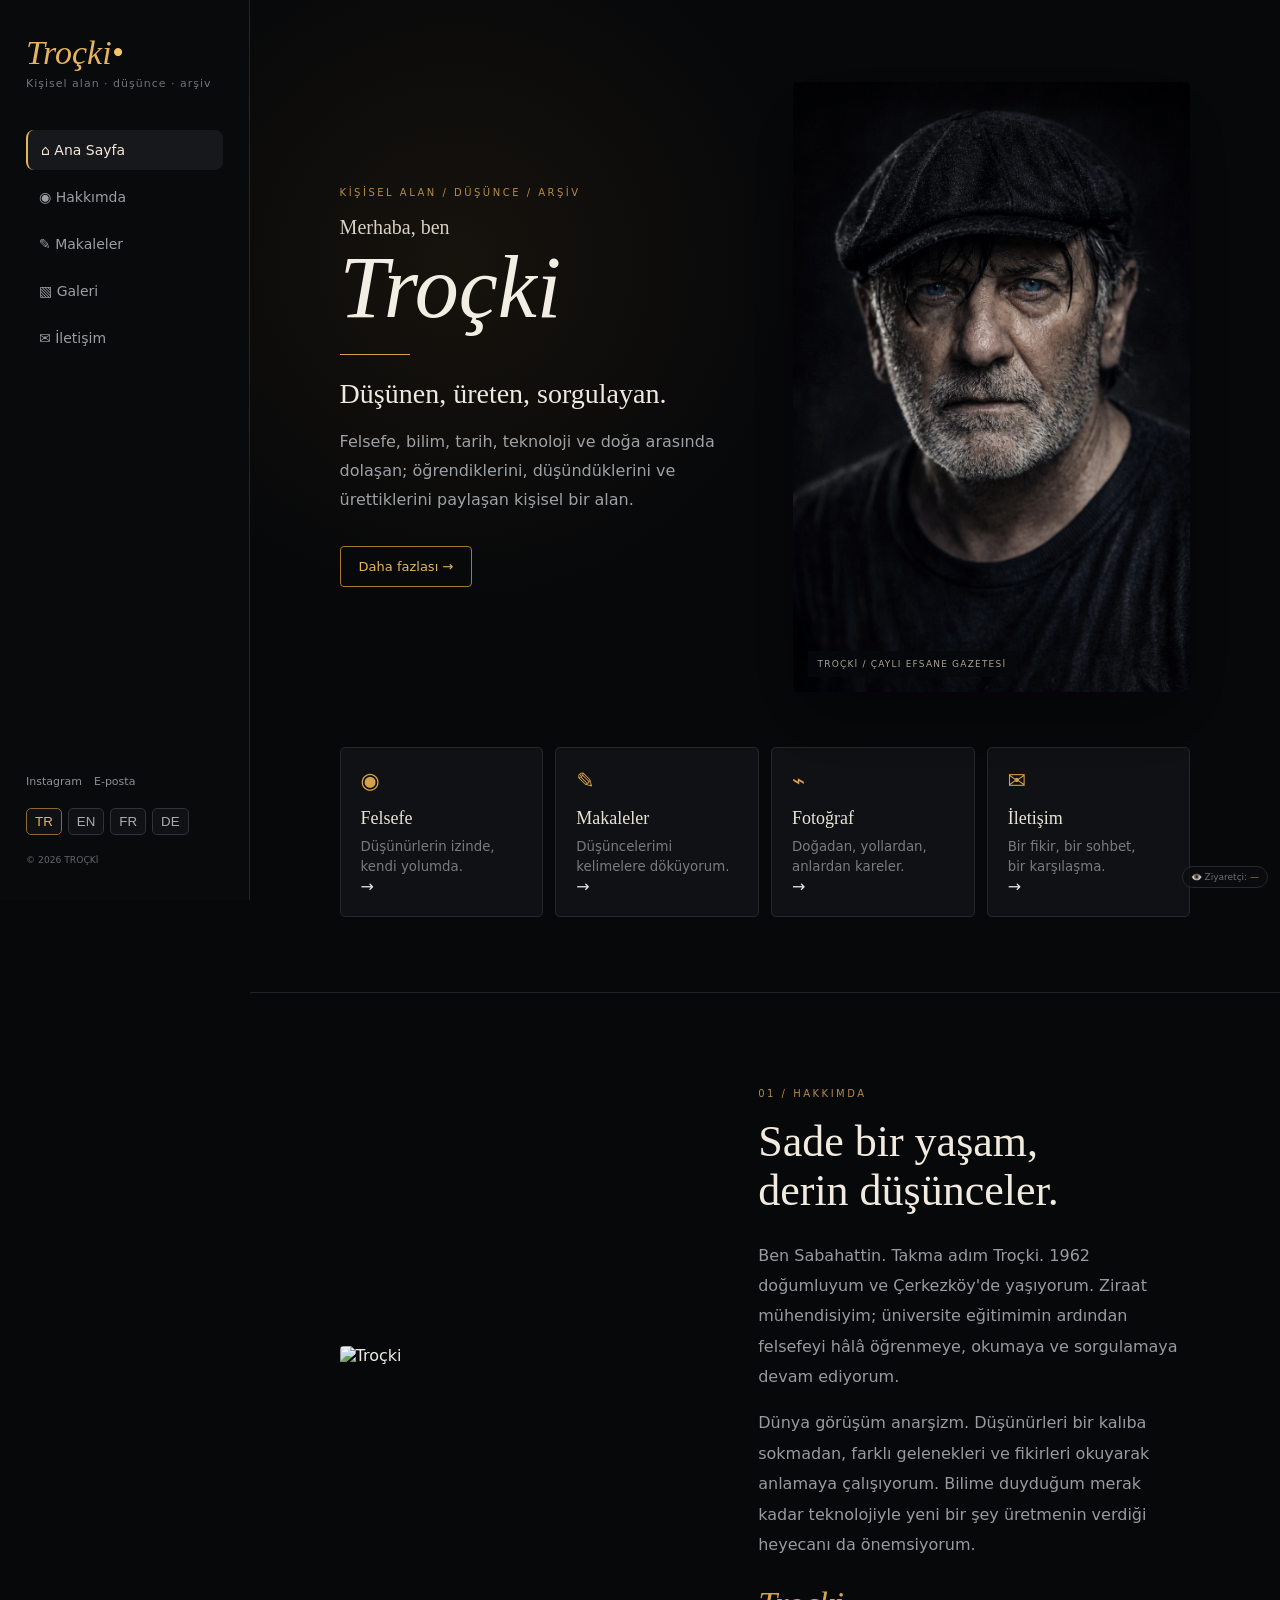
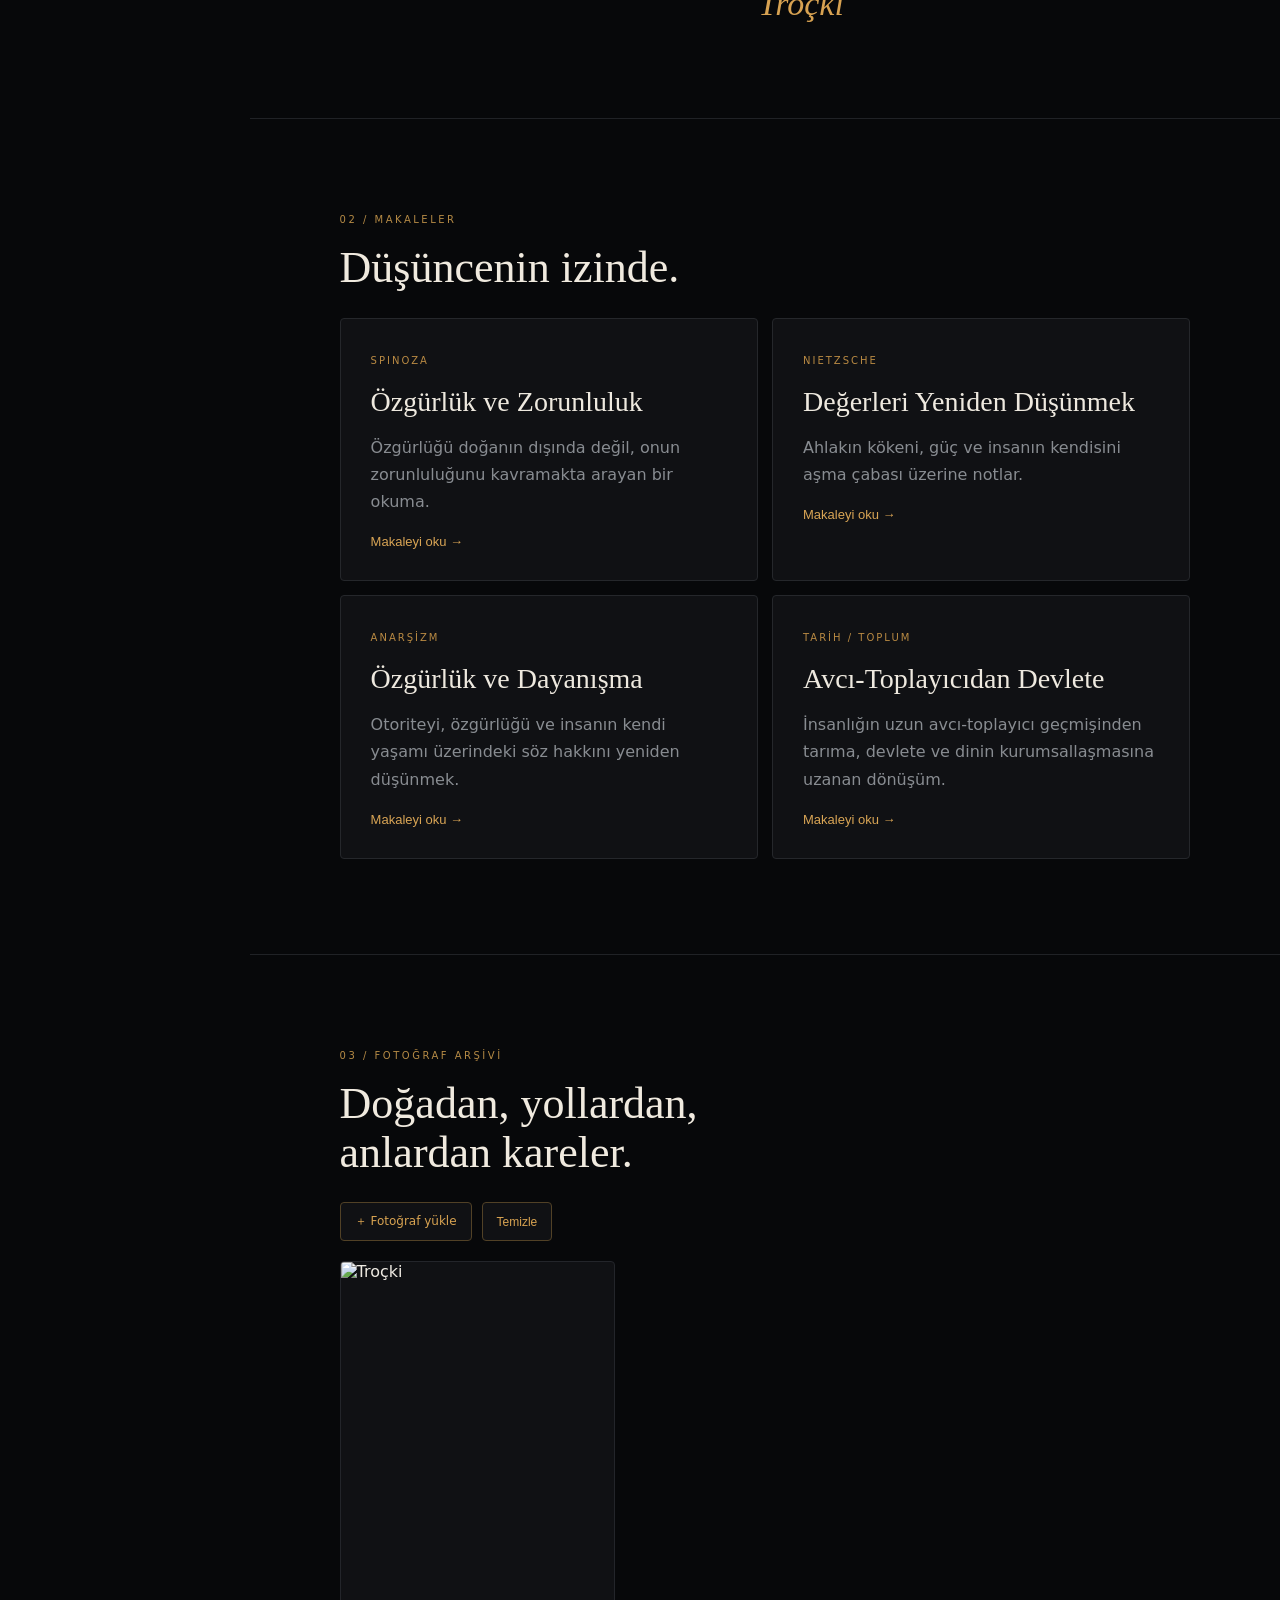
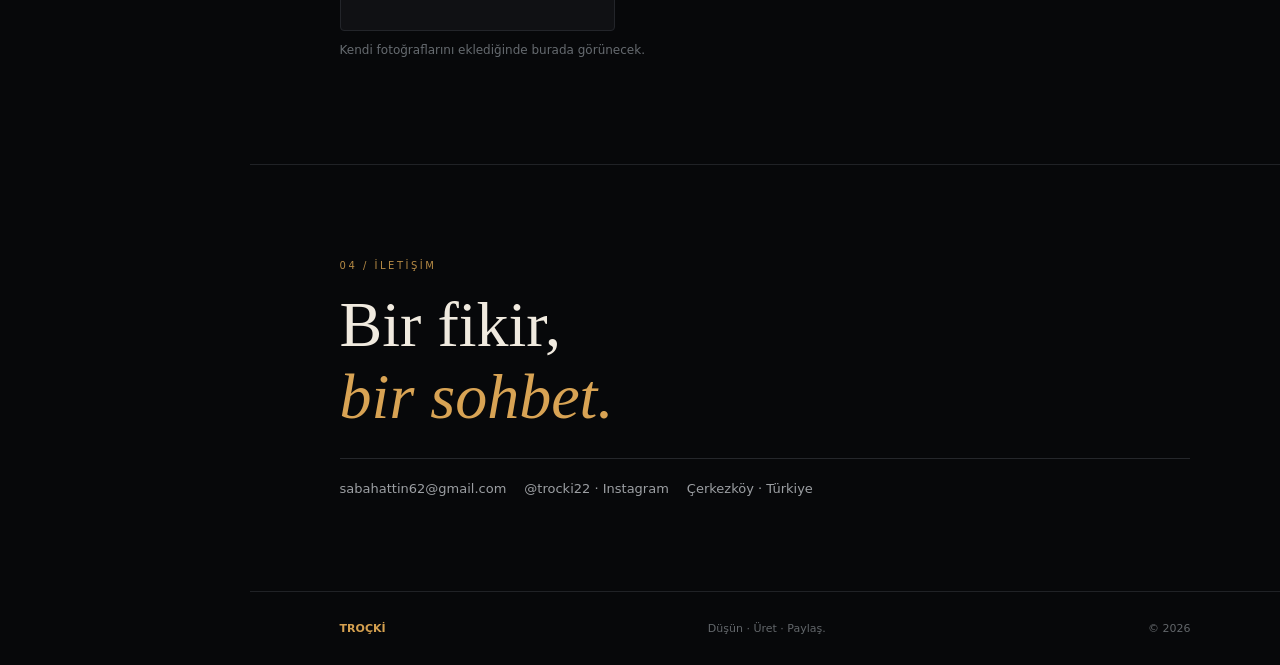
==== commit 1c91a097: "Add files via upload" ====
--- a/index.html
+++ b/index.html
@@ -50,7 +50,7 @@
         <a class="outline-btn" href="#hakkimda" data-t="more">Daha fazlası →</a>
       </div>
       <div class="hero-photo-wrap">
-        <img src="assets/kapak.jpg" alt="Troçki — büyük kapak fotoğrafı" class="hero-photo">
+        <img src="[data-uri]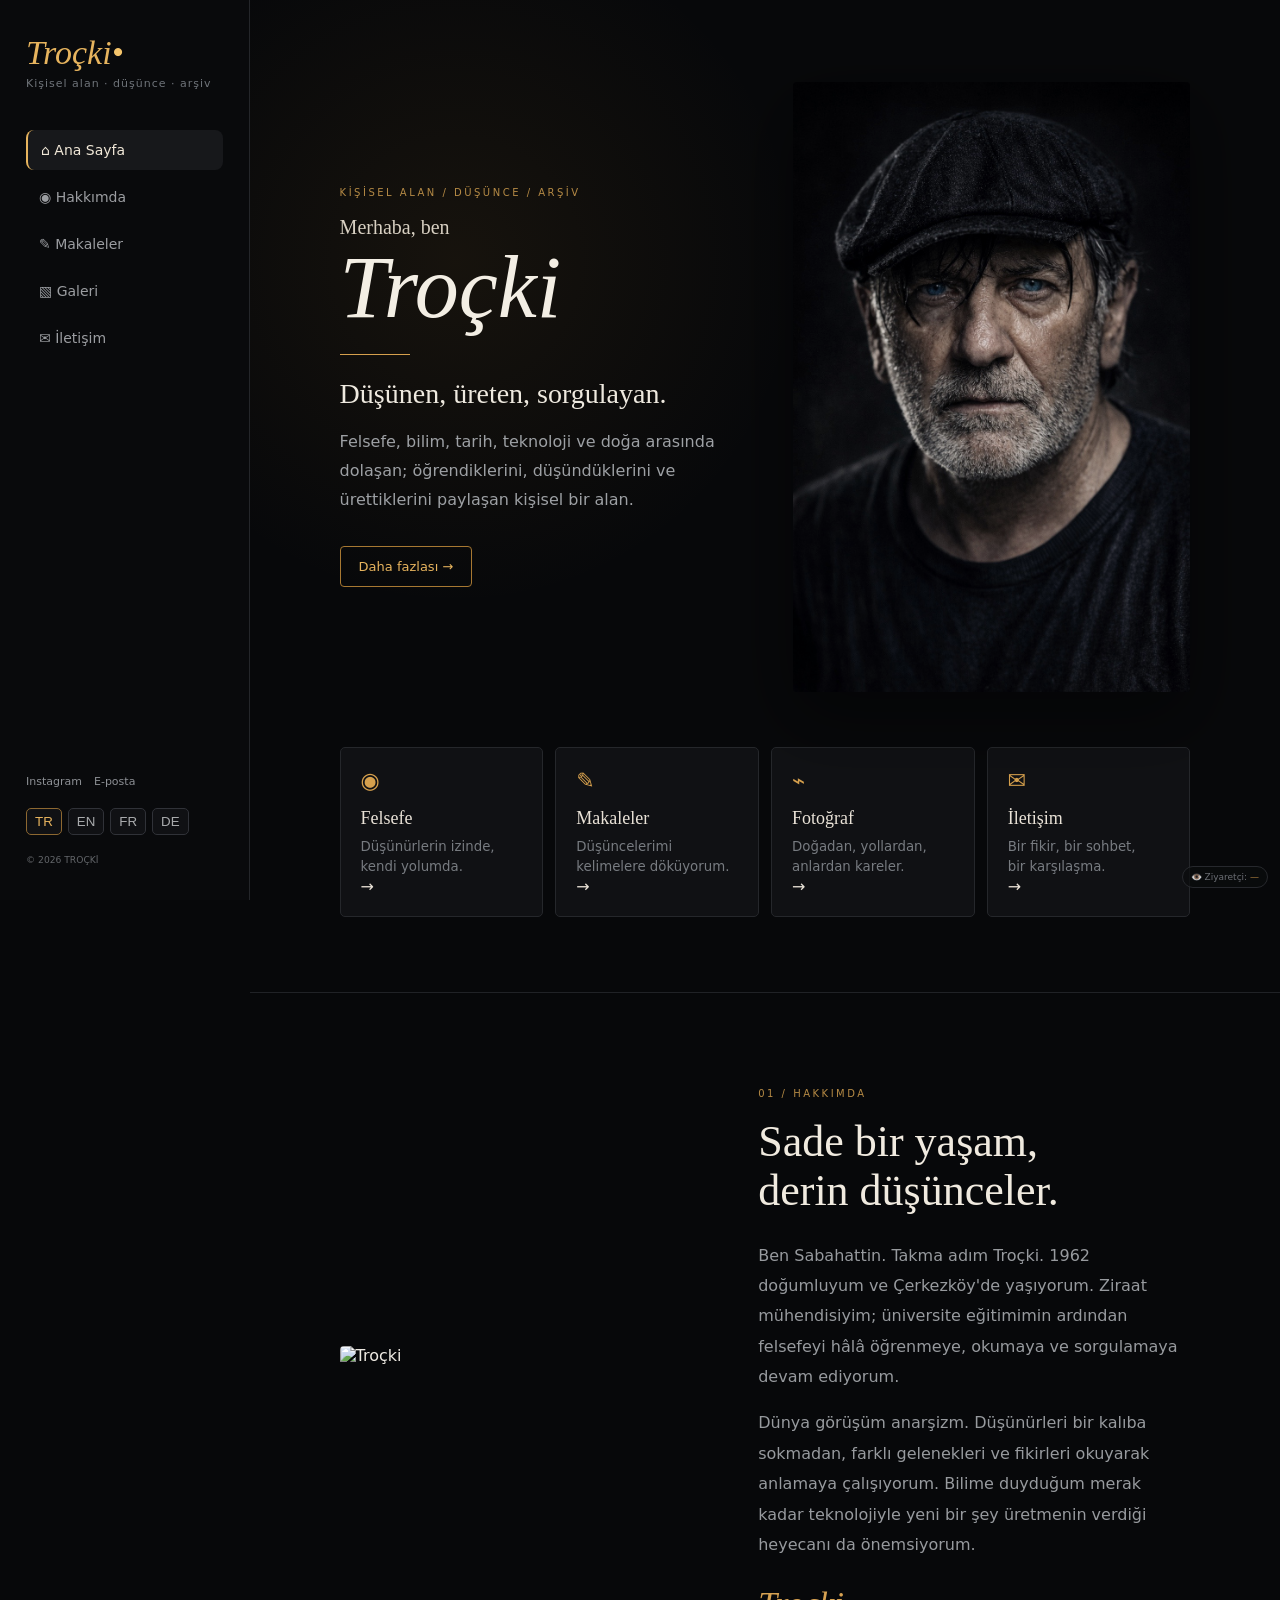
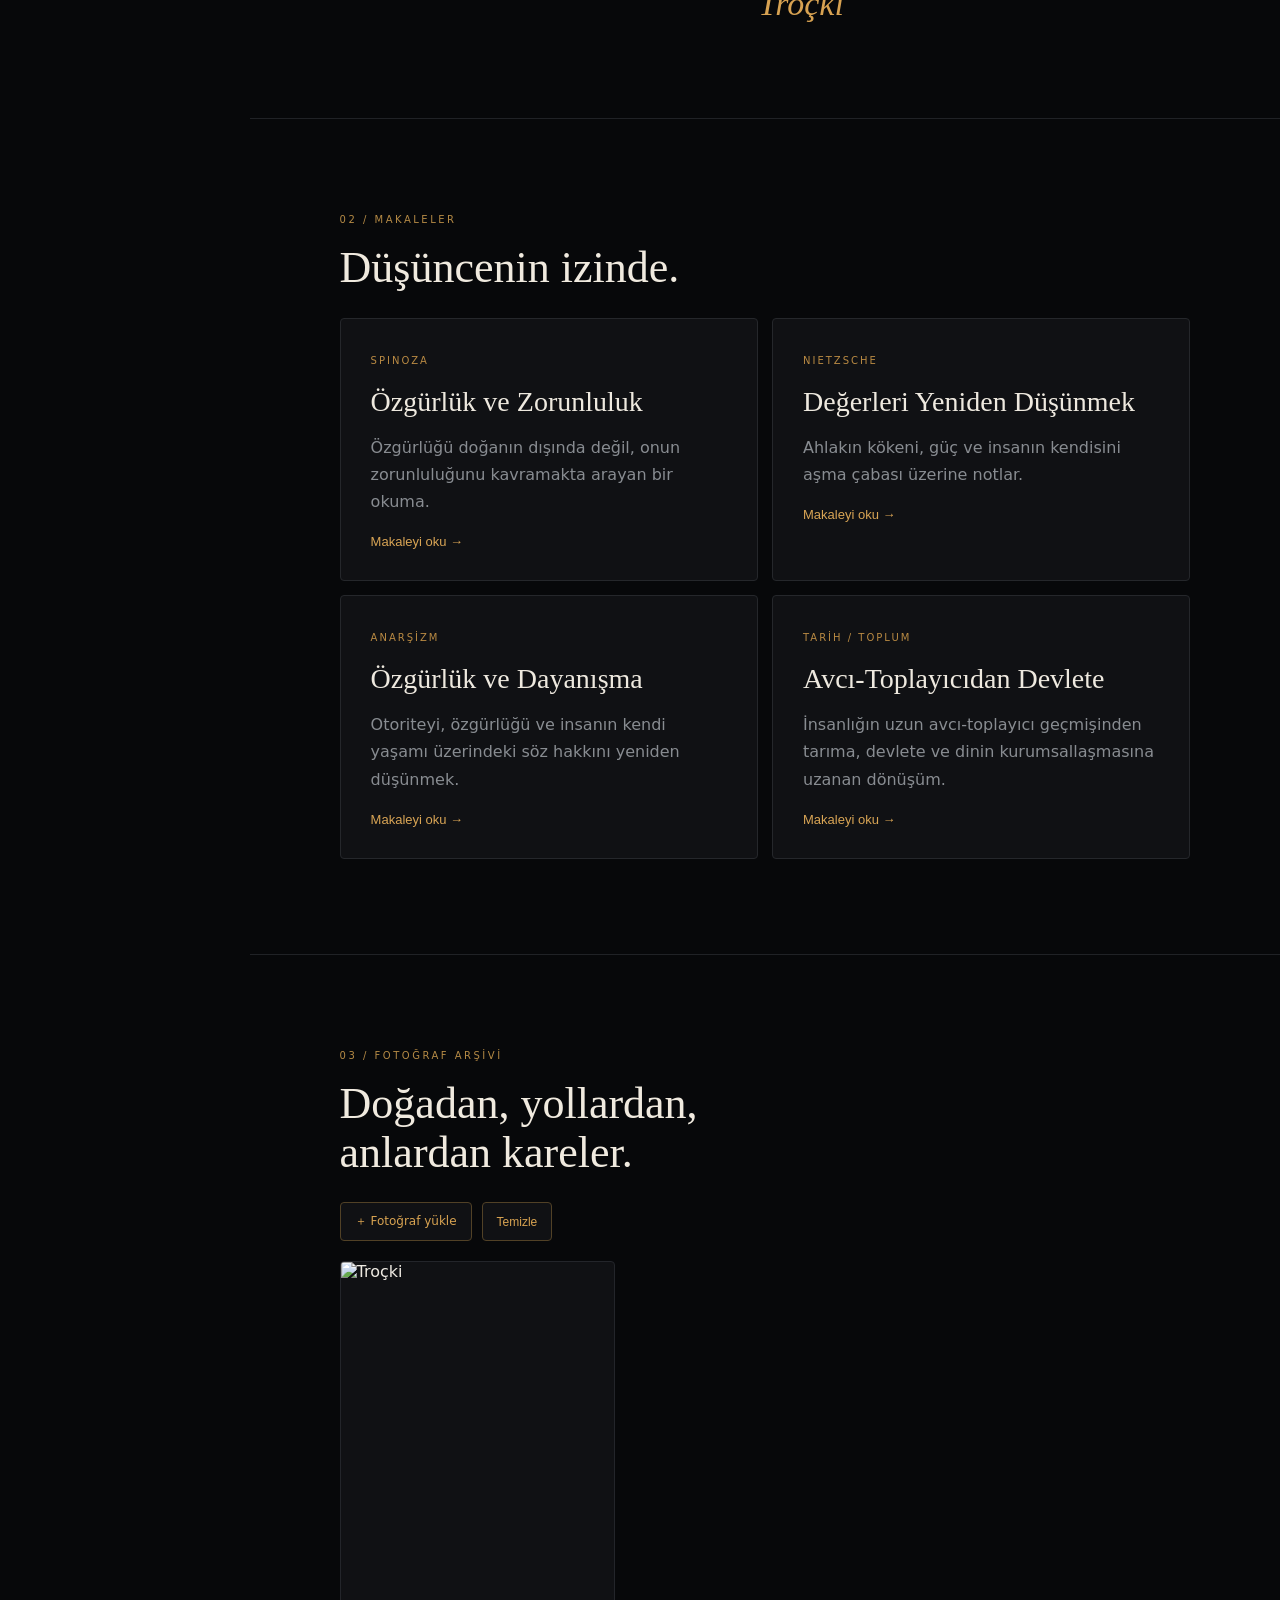
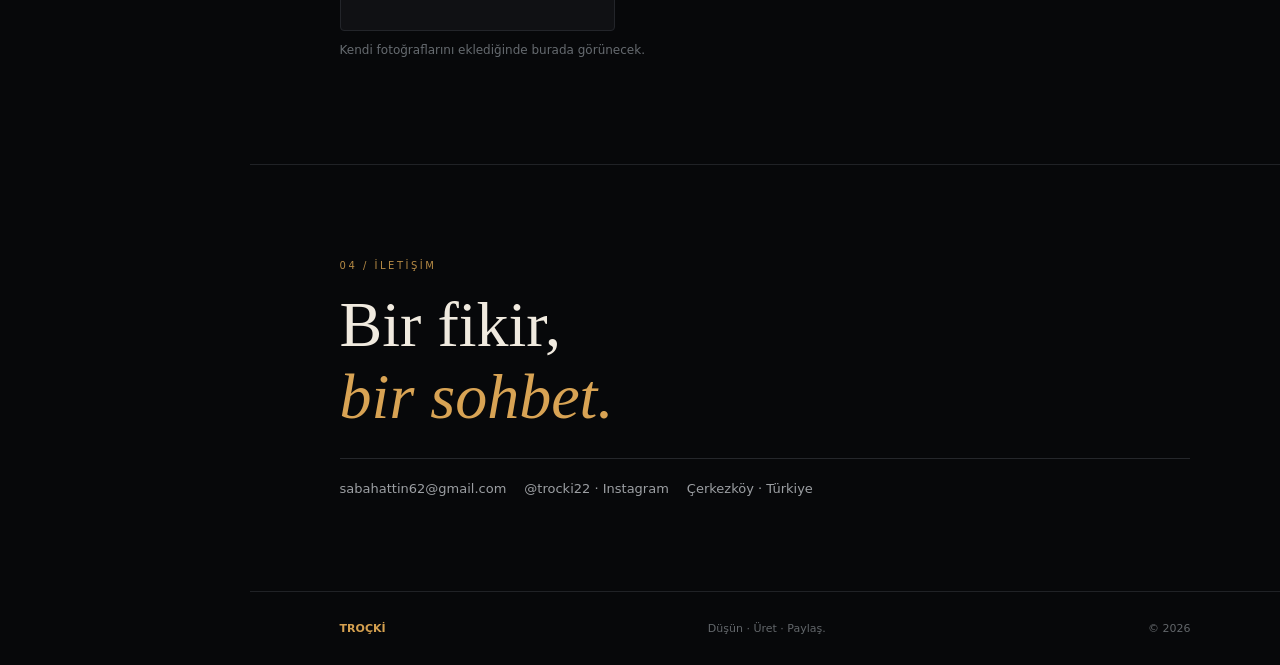
==== commit 69f584b0: "Add files via upload" ====
--- a/index.html
+++ b/index.html
@@ -51,7 +51,7 @@
       </div>
       <div class="hero-photo-wrap">
         <img src="[data-uri]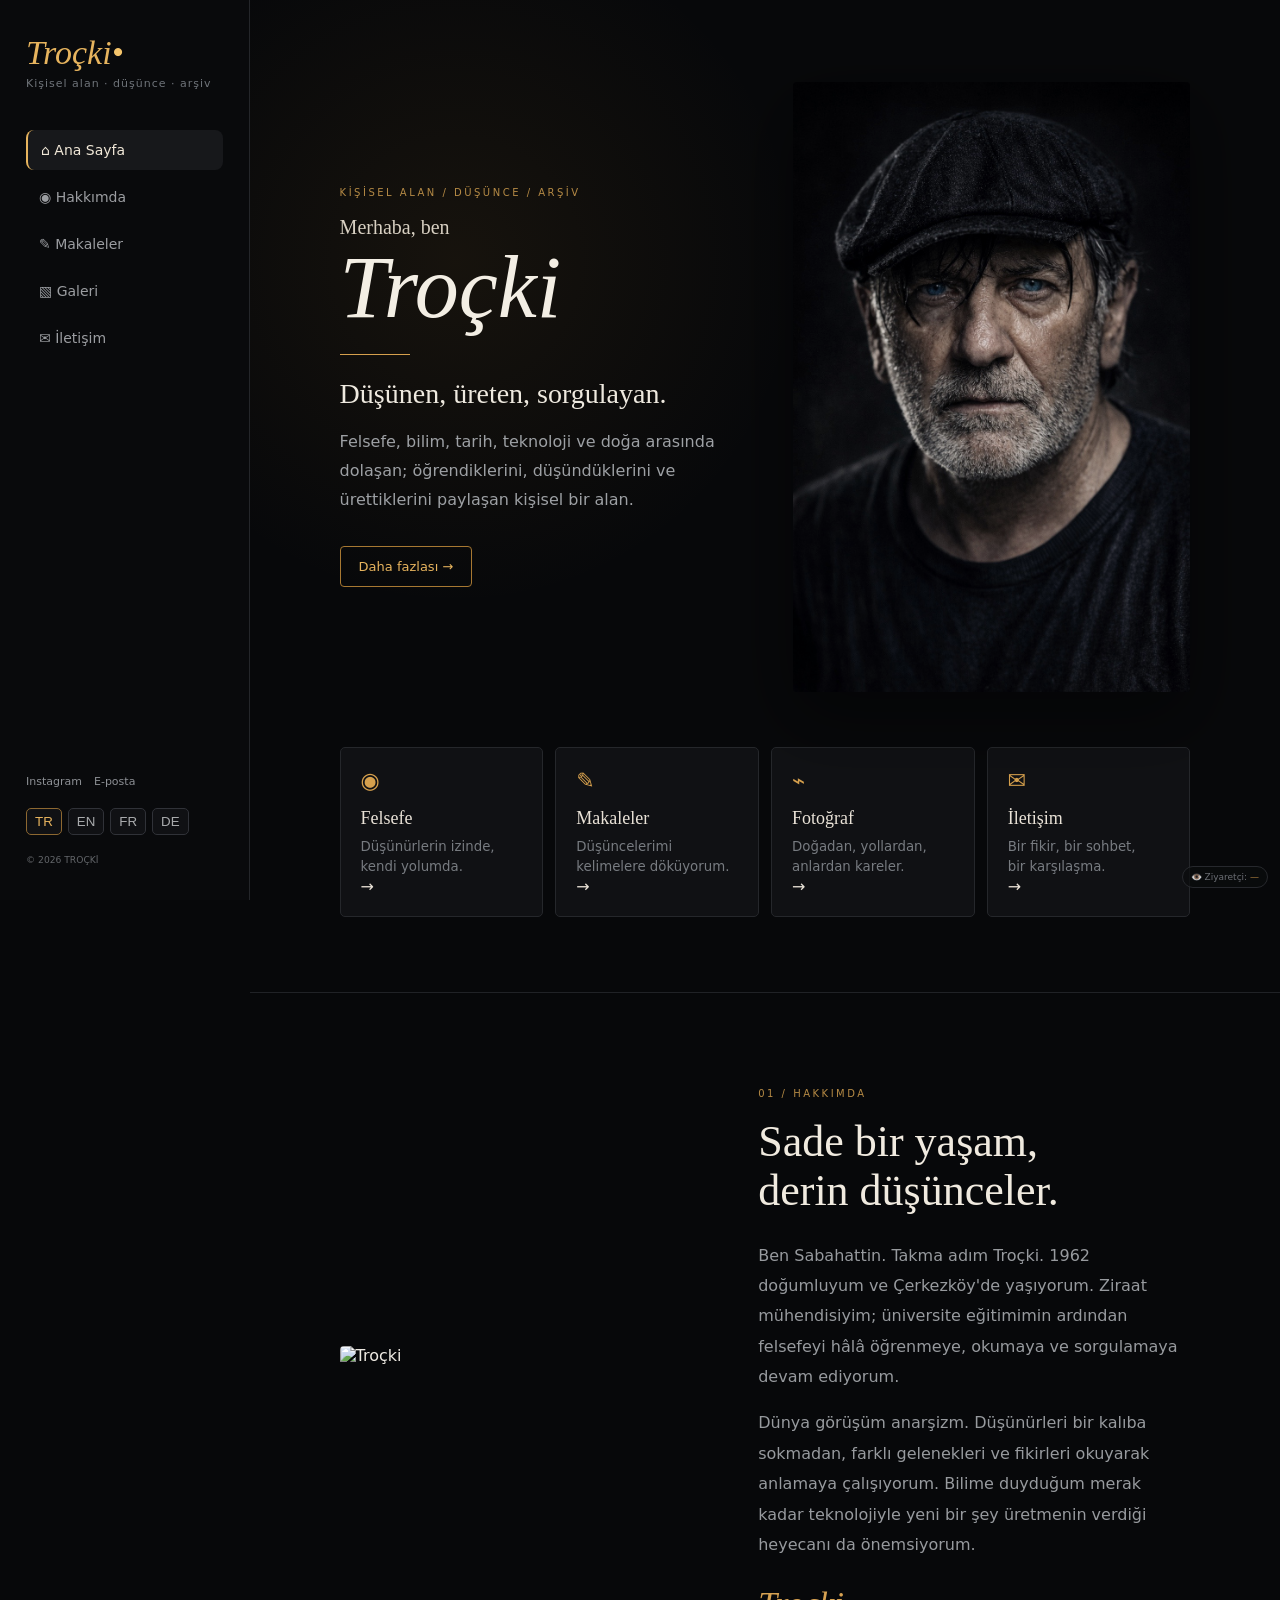
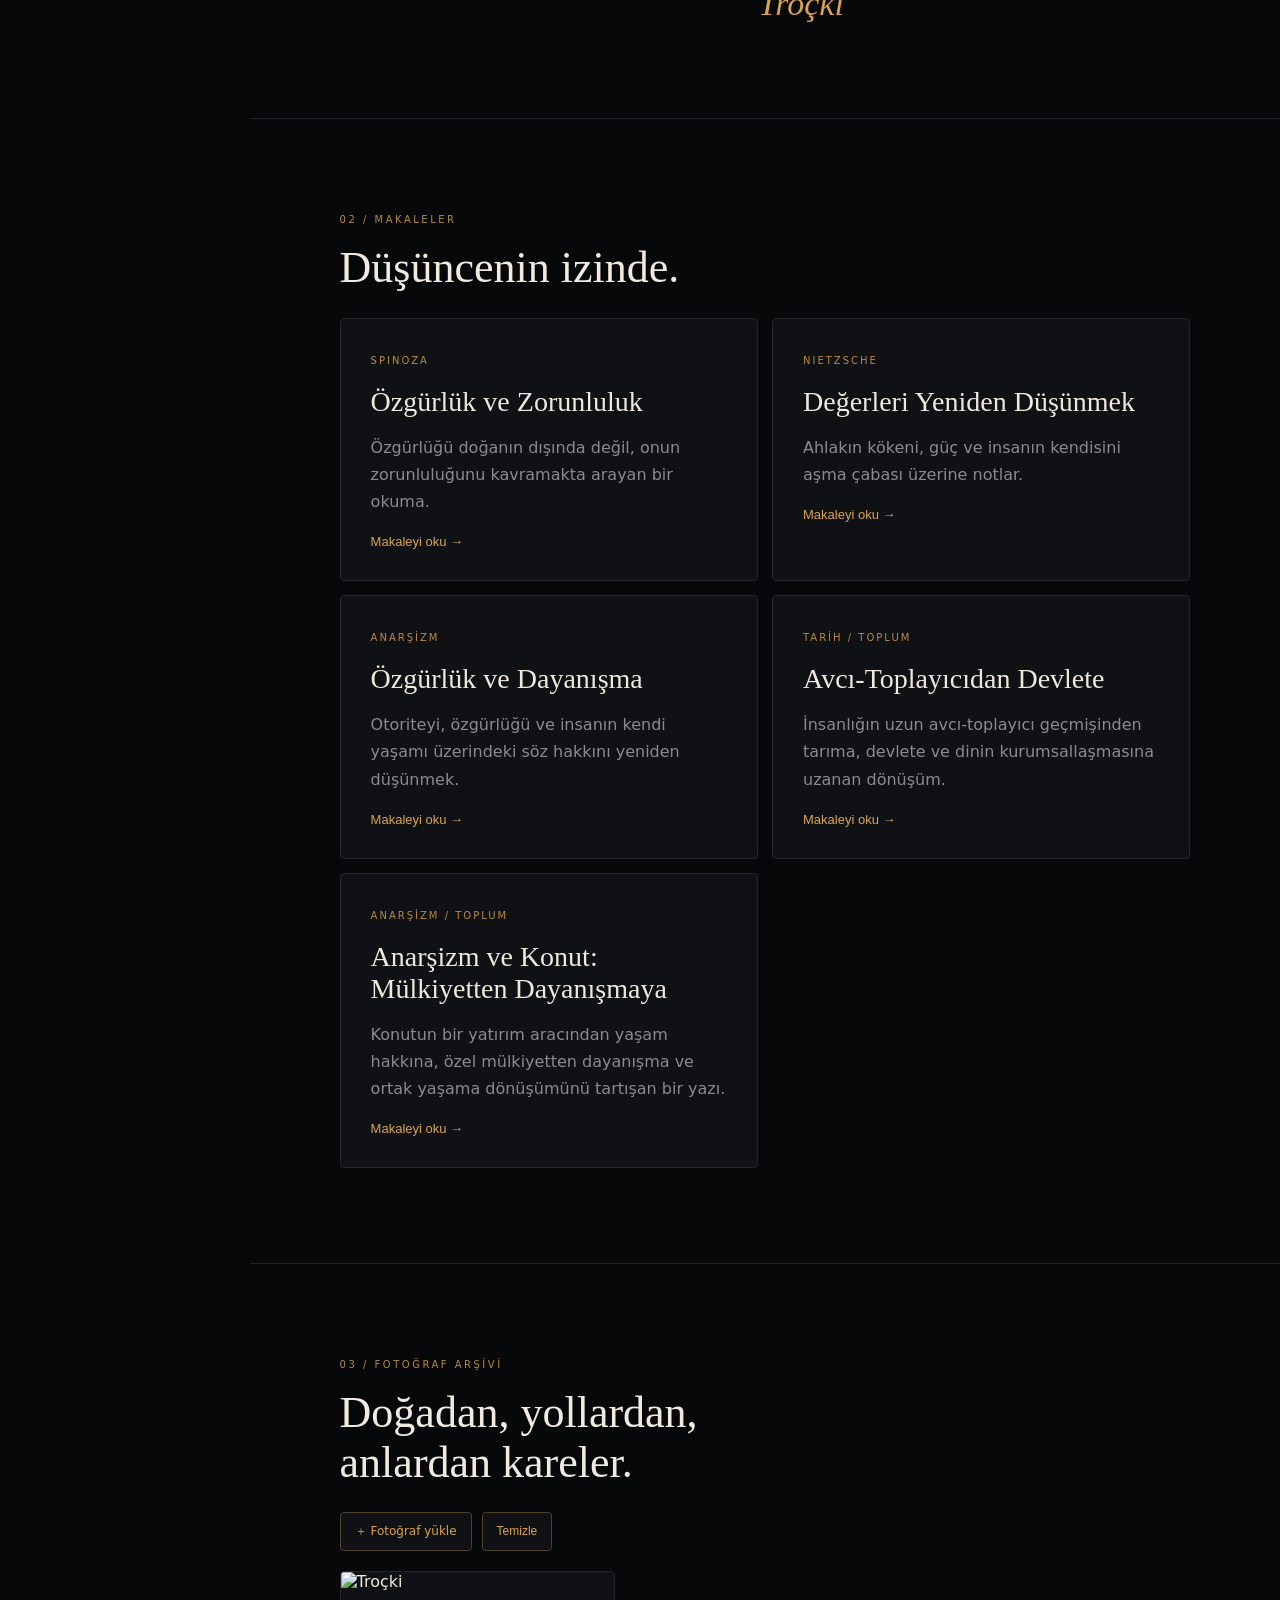
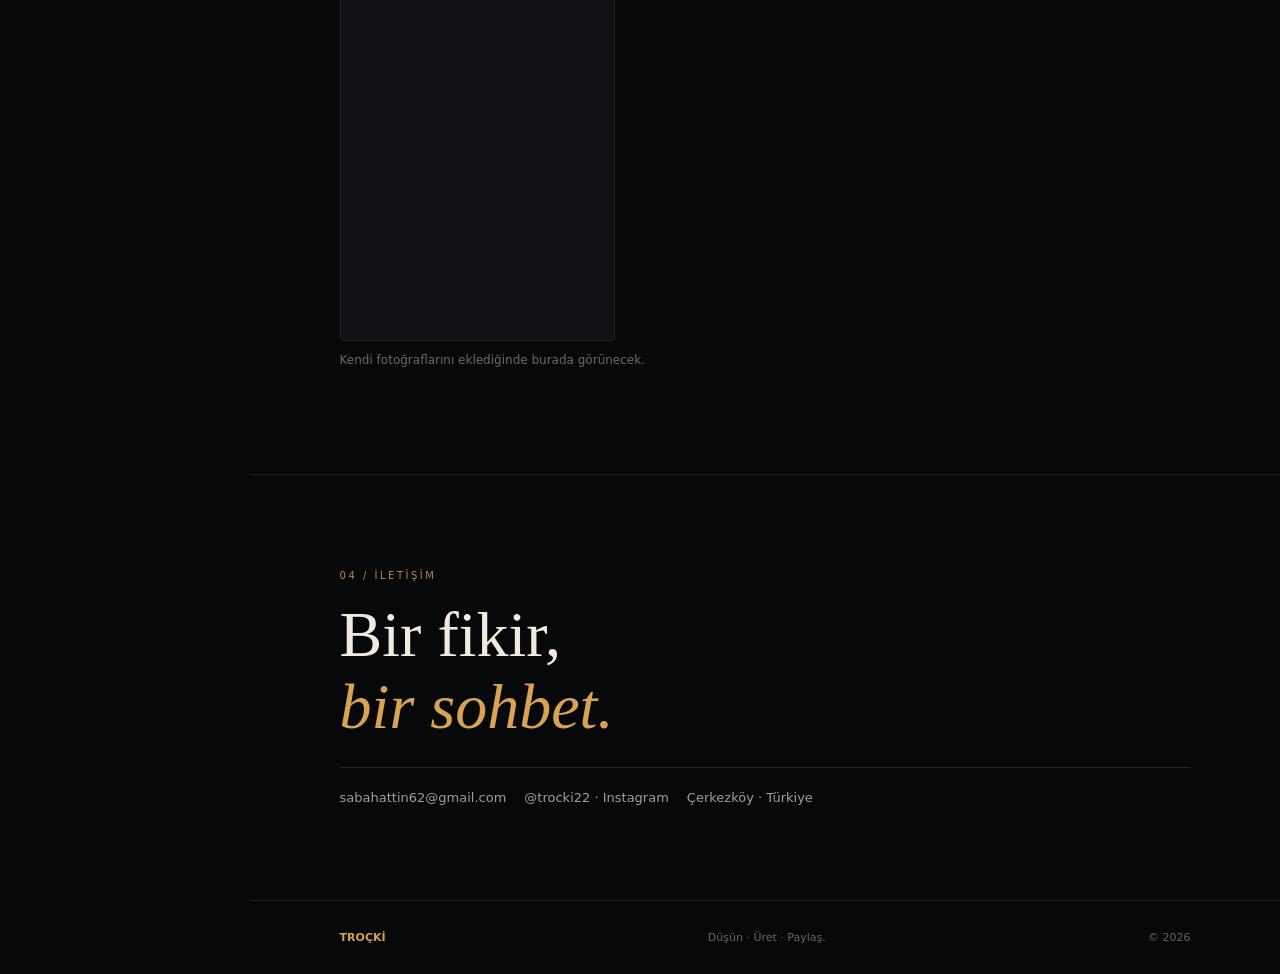
==== commit d7eaa8af: "Update index.html" ====
--- a/index.html
+++ b/index.html
@@ -80,6 +80,12 @@
         <article class="article-card"><span>NIETZSCHE</span><h3>Değerleri Yeniden Düşünmek</h3><p>Ahlakın kökeni, güç ve insanın kendisini aşma çabası üzerine notlar.</p><button data-article="nietzsche">Makaleyi oku →</button></article>
         <article class="article-card"><span>ANARŞİZM</span><h3>Özgürlük ve Dayanışma</h3><p>Otoriteyi, özgürlüğü ve insanın kendi yaşamı üzerindeki söz hakkını yeniden düşünmek.</p><button data-article="anarchism">Makaleyi oku →</button></article>
         <article class="article-card"><span>TARİH / TOPLUM</span><h3>Avcı-Toplayıcıdan Devlete</h3><p>İnsanlığın uzun avcı-toplayıcı geçmişinden tarıma, devlete ve dinin kurumsallaşmasına uzanan dönüşüm.</p><button data-article="history">Makaleyi oku →</button></article>
+<article class="article-card">
+  <span>ANARŞİZM / TOPLUM</span>
+  <h3>Anarşizm ve Konut: Mülkiyetten Dayanışmaya</h3>
+  <p>Konutun bir yatırım aracından yaşam hakkına, özel mülkiyetten dayanışma ve ortak yaşama dönüşümünü tartışan bir yazı.</p>
+  <button data-article="anarchism-housing">Makaleyi oku →</button>
+</article>
       </div>
     </section>
 
--- a/style.css
+++ b/style.css
@@ -5,3 +5,12 @@
 .article-full{line-height:1.85;color:#d9d4ca}
 .article-full h3{font-family:Georgia,serif;color:#f0e7d2;font-size:1.25rem;margin:28px 0 10px}
 .article-full p{margin:0 0 18px}
+/* v29 — mobile menu fix */
+@media (max-width:900px){
+  .sidebar{display:flex;position:fixed;left:0;top:65px;bottom:0;width:min(300px,82vw);transform:translateX(-105%);transition:transform .25s ease;z-index:60;box-shadow:18px 0 45px rgba(0,0,0,.45);overflow:auto}
+  .sidebar.open{transform:translateX(0)}
+  .mobile-top{z-index:70}
+  .mobile-top button{position:relative;z-index:71;cursor:pointer;padding:8px 10px;line-height:1}
+  body.menu-open{overflow:hidden}
+}
+@media (min-width:901px){.mobile-top{display:none!important}}
